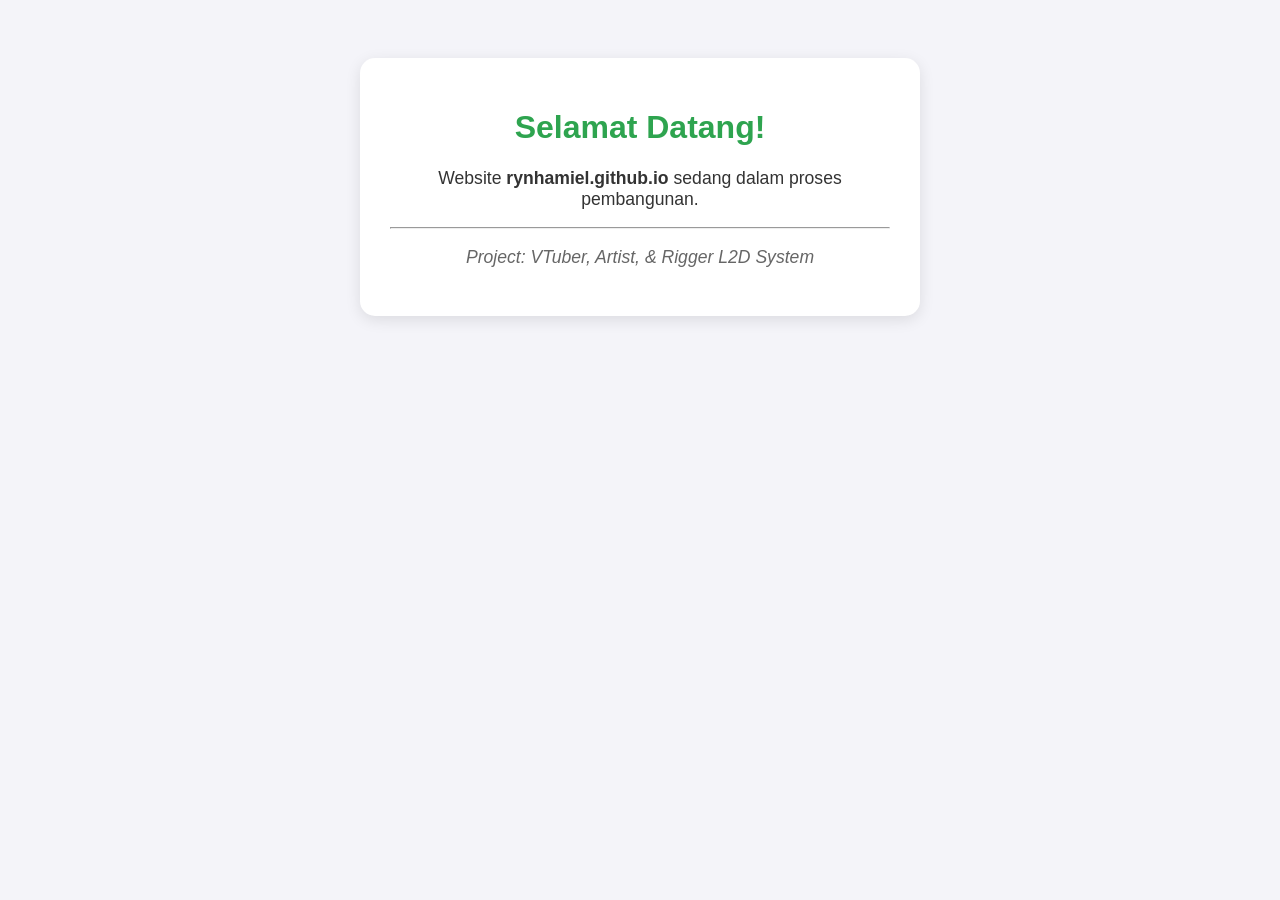
==== index.html @ 1bf8d1ae "Create index.html" ====
<!DOCTYPE html>
<html lang="id">
<head>
    <meta charset="UTF-8">
    <meta name="viewport" content="width=device-width, initial-scale=1.0">
    <title>rynhamiel | Home</title>
    <style>
        body { font-family: 'Segoe UI', Tahoma, Geneva, Verdana, sans-serif; background-color: #f4f4f9; color: #333; text-align: center; padding: 50px; }
        .container { background: white; padding: 30px; border-radius: 15px; box-shadow: 0 4px 15px rgba(0,0,0,0.1); display: inline-block; max-width: 500px; }
        h1 { color: #2ea44f; }
        p { font-size: 1.1em; }
        .status { color: #666; font-style: italic; }
    </style>
</head>
<body>
    <div class="container">
        <h1>Selamat Datang!</h1>
        <p>Website <strong>rynhamiel.github.io</strong> sedang dalam proses pembangunan.</p>
        <hr>
        <p class="status">Project: VTuber, Artist, & Rigger L2D System</p>
    </div>
</body>
</html>
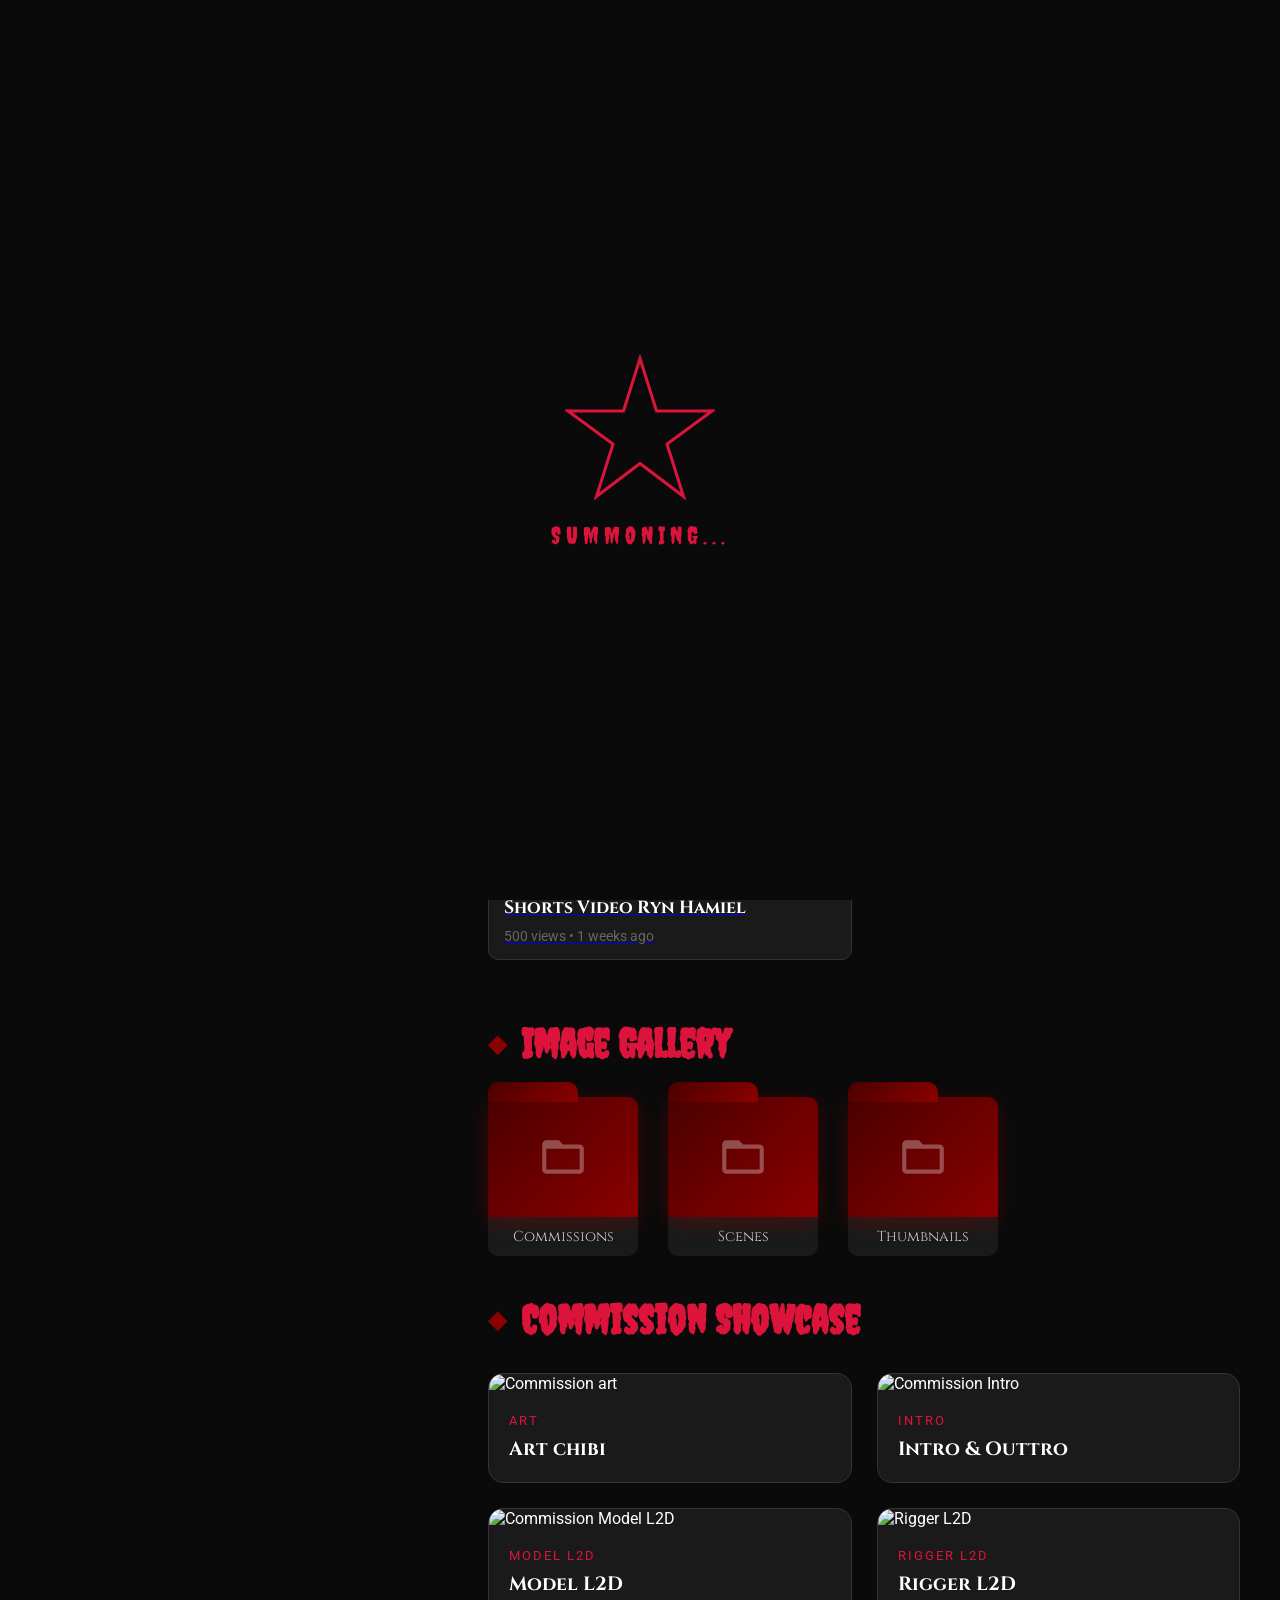
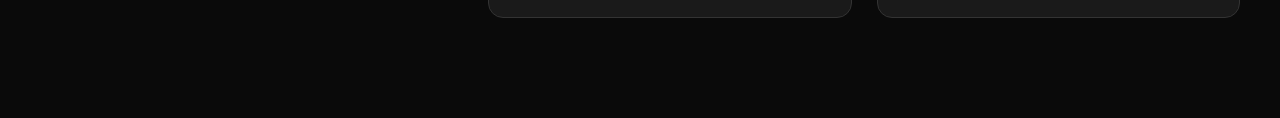
==== commit e9d33164: "Update index.html" ====
--- a/index.html
+++ b/index.html
@@ -1,23 +1,1249 @@
 <!DOCTYPE html>
-<html lang="id">
+<html lang="en">
 <head>
     <meta charset="UTF-8">
     <meta name="viewport" content="width=device-width, initial-scale=1.0">
-    <title>rynhamiel | Home</title>
+    <title>Crimson Exorcist | VTuber</title>
+    <link rel="preconnect" href="https://fonts.googleapis.com">
+    <link rel="preconnect" href="https://fonts.gstatic.com" crossorigin>
+    <link href="https://fonts.googleapis.com/css2?family=Cinzel:wght@400;600;800&family=Creepster&family=Roboto:wght@300;400;500;700&display=swap" rel="stylesheet">
     <style>
-        body { font-family: 'Segoe UI', Tahoma, Geneva, Verdana, sans-serif; background-color: #f4f4f9; color: #333; text-align: center; padding: 50px; }
-        .container { background: white; padding: 30px; border-radius: 15px; box-shadow: 0 4px 15px rgba(0,0,0,0.1); display: inline-block; max-width: 500px; }
-        h1 { color: #2ea44f; }
-        p { font-size: 1.1em; }
-        .status { color: #666; font-style: italic; }
+        * {
+            margin: 0;
+            padding: 0;
+            box-sizing: border-box;
+        }
+
+        :root {
+            --blood-red: #8B0000;
+            --crimson: #DC143C;
+            --dark-red: #4A0000;
+            --black: #0a0a0a;
+            --dark-gray: #1a1a1a;
+            --glow-red: 0 0 20px rgba(220, 20, 60, 0.6);
+        }
+
+        body {
+            font-family: 'Roboto', sans-serif;
+            background: var(--black);
+            color: #fff;
+            min-height: 100vh;
+            overflow-x: hidden;
+            cursor: url('images/cursor-voodoo.png') 16 16, auto;
+        }
+
+        /* Custom Scrollbar */
+        ::-webkit-scrollbar {
+            width: 8px;
+        }
+        ::-webkit-scrollbar-track {
+            background: var(--black);
+        }
+        ::-webkit-scrollbar-thumb {
+            background: var(--crimson);
+            border-radius: 4px;
+        }
+
+        /* Film Grain Overlay */
+        .grain-overlay {
+            position: fixed;
+            top: 0;
+            left: 0;
+            width: 100%;
+            height: 100%;
+            pointer-events: none;
+            z-index: 9999;
+            opacity: 0.04;
+            background-image: url("data:image/svg+xml,%3Csvg viewBox='0 0 200 200' xmlns='http://www.w3.org/2000/svg'%3E%3Cfilter id='noise'%3E%3CfeTurbulence type='fractalNoise' baseFrequency='0.9' numOctaves='4'/%3E%3C/filter%3E%3Crect width='100%25' height='100%25' filter='url(%23noise)'/%3E%3C/svg%3E");
+        }
+
+        /* Ember Particles */
+        .ember-container {
+            position: fixed;
+            top: 0;
+            left: 0;
+            width: 100%;
+            height: 100%;
+            pointer-events: none;
+            z-index: 1;
+            overflow: hidden;
+        }
+
+        .ember {
+            position: absolute;
+            width: 4px;
+            height: 4px;
+            background: radial-gradient(circle, var(--crimson) 0%, transparent 70%);
+            border-radius: 50%;
+            animation: float-up linear infinite;
+            box-shadow: 0 0 6px var(--crimson);
+        }
+
+        @keyframes float-up {
+            0% {
+                transform: translateY(100vh) scale(0);
+                opacity: 0;
+            }
+            10% { opacity: 1; }
+            90% { opacity: 0.6; }
+            100% {
+                transform: translateY(-100px) scale(1);
+                opacity: 0;
+            }
+        }
+
+        /* Main Layout */
+        .main-container {
+            display: flex;
+            min-height: 100vh;
+            position: relative;
+            z-index: 2;
+        }
+
+        /* Left Side - Character Display */
+        .character-sidebar {
+            width: 35%;
+            min-width: 300px;
+            max-width: 450px;
+            position: fixed;
+            left: 0;
+            top: 0;
+            height: 100vh;
+            background: linear-gradient(180deg, var(--dark-gray) 0%, var(--black) 100%);
+            border-right: 2px solid var(--blood-red);
+            display: flex;
+            flex-direction: column;
+            align-items: center;
+            padding: 20px;
+            z-index: 100;
+            overflow-y: auto;
+        }
+
+        .character-image-container {
+            position: relative;
+            width: 100%;
+            max-width: 350px;
+            margin-top: 20px;
+        }
+
+        .character-image {
+            width: 100%;
+            height: auto;
+            border-radius: 10px;
+            box-shadow: var(--glow-red);
+            animation: character-glow 3s ease-in-out infinite;
+        }
+
+        @keyframes character-glow {
+            0%, 100% { box-shadow: 0 0 20px rgba(220, 20, 60, 0.4); }
+            50% { box-shadow: 0 0 40px rgba(220, 20, 60, 0.8); }
+        }
+
+        .character-frame {
+            position: absolute;
+            top: -10px;
+            left: -10px;
+            right: -10px;
+            bottom: -10px;
+            border: 2px solid var(--crimson);
+            border-radius: 15px;
+            pointer-events: none;
+        }
+
+        .character-frame::before,
+        .character-frame::after {
+            content: '';
+            position: absolute;
+            width: 20px;
+            height: 20px;
+            border: 2px solid var(--crimson);
+        }
+
+        .character-frame::before {
+            top: -5px;
+            left: -5px;
+            border-right: none;
+            border-bottom: none;
+        }
+
+        .character-frame::after {
+            bottom: -5px;
+            right: -5px;
+            border-left: none;
+            border-top: none;
+        }
+
+        .vtuber-name {
+            font-family: 'Creepster', cursive;
+            font-size: 2.5rem;
+            color: var(--crimson);
+            text-align: center;
+            margin-top: 20px;
+            text-shadow: 0 0 20px rgba(220, 20, 60, 0.8);
+            letter-spacing: 3px;
+        }
+
+        .vtuber-title {
+            font-family: 'Cinzel', serif;
+            font-size: 1rem;
+            color: #888;
+            text-align: center;
+            margin-top: 5px;
+            letter-spacing: 5px;
+        }
+
+        .social-links {
+            display: flex;
+            gap: 15px;
+            margin-top: 30px;
+            flex-wrap: wrap;
+            justify-content: center;
+        }
+
+        .social-btn {
+            width: 45px;
+            height: 45px;
+            border: 2px solid var(--crimson);
+            background: transparent;
+            color: var(--crimson);
+            display: flex;
+            align-items: center;
+            justify-content: center;
+            transition: all 0.3s ease;
+            position: relative;
+            overflow: hidden;
+        }
+
+        .social-btn:hover {
+            background: var(--crimson);
+            color: var(--black);
+            box-shadow: var(--glow-red);
+            transform: scale(1.1);
+        }
+
+        .social-btn svg {
+            width: 20px;
+            height: 20px;
+            fill: currentColor;
+        }
+
+        /* Right Side - Content */
+        .content-area {
+            margin-left: 35%;
+            flex: 1;
+            padding: 40px;
+            min-height: 100vh;
+        }
+
+        /* Navigation */
+        .nav-menu {
+            display: flex;
+            gap: 30px;
+            margin-bottom: 40px;
+            flex-wrap: wrap;
+        }
+
+        .nav-item {
+            font-family: 'Cinzel', serif;
+            font-size: 1rem;
+            color: #888;
+            text-decoration: none;
+            position: relative;
+            padding: 5px 0;
+            transition: color 0.3s ease;
+            letter-spacing: 2px;
+        }
+
+        .nav-item:hover,
+        .nav-item.active {
+            color: var(--crimson);
+        }
+
+        .nav-item::after {
+            content: '';
+            position: absolute;
+            bottom: 0;
+            left: 0;
+            width: 0;
+            height: 2px;
+            background: var(--crimson);
+            transition: width 0.3s ease;
+        }
+
+        .nav-item:hover::after,
+        .nav-item.active::after {
+            width: 100%;
+        }
+
+        /* Section Styling */
+        .section {
+            margin-bottom: 60px;
+            opacity: 0;
+            transform: translateY(30px);
+            animation: fade-in-up 0.8s ease forwards;
+        }
+
+        @keyframes fade-in-up {
+            to {
+                opacity: 1;
+                transform: translateY(0);
+            }
+        }
+
+        .section-title {
+            font-family: 'Creepster', cursive;
+            font-size: 2.5rem;
+            color: var(--crimson);
+            margin-bottom: 30px;
+            display: flex;
+            align-items: center;
+            gap: 15px;
+        }
+
+        .section-title::before {
+            content: '◆';
+            color: var(--blood-red);
+            font-size: 1.5rem;
+        }
+
+        /* About Section */
+        .about-text {
+            font-size: 1.1rem;
+            line-height: 1.8;
+            color: #ccc;
+            max-width: 800px;
+        }
+
+        .about-text p {
+            margin-bottom: 20px;
+        }
+
+        .highlight {
+            color: var(--crimson);
+            font-weight: 500;
+        }
+
+        /* Stats */
+        .stats-container {
+            display: flex;
+            gap: 40px;
+            margin-top: 30px;
+            flex-wrap: wrap;
+        }
+
+        .stat-item {
+            text-align: center;
+        }
+
+        .stat-value {
+            font-family: 'Creepster', cursive;
+            font-size: 2.5rem;
+            color: var(--crimson);
+            text-shadow: var(--glow-red);
+        }
+
+        .stat-label {
+            font-size: 0.9rem;
+            color: #666;
+            text-transform: uppercase;
+            letter-spacing: 2px;
+        }
+
+        /* YouTube Section */
+        .youtube-grid {
+            display: grid;
+            grid-template-columns: repeat(auto-fit, minmax(300px, 1fr));
+            gap: 25px;
+        }
+
+        .youtube-card {
+            position: relative;
+            background: var(--dark-gray);
+            border: 1px solid #333;
+            border-radius: 10px;
+            overflow: hidden;
+            transition: all 0.3s ease;
+        }
+
+        .youtube-card:hover {
+            border-color: var(--crimson);
+            box-shadow: var(--glow-red);
+            transform: translateY(-5px);
+        }
+
+        .youtube-thumbnail {
+            width: 100%;
+            aspect-ratio: 16/9;
+            object-fit: cover;
+        }
+
+        .youtube-info {
+            padding: 15px;
+        }
+
+        .youtube-title {
+            font-family: 'Cinzel', serif;
+            font-size: 1.1rem;
+            color: #fff;
+            margin-bottom: 8px;
+        }
+
+        .youtube-meta {
+            font-size: 0.85rem;
+            color: #666;
+        }
+
+        .play-overlay {
+            position: absolute;
+            top: 0;
+            left: 0;
+            width: 100%;
+            height: 60%;
+            background: rgba(0,0,0,0.5);
+            display: flex;
+            align-items: center;
+            justify-content: center;
+            opacity: 0;
+            transition: opacity 0.3s ease;
+        }
+
+        .youtube-card:hover .play-overlay {
+            opacity: 1;
+        }
+
+        .play-btn {
+            width: 60px;
+            height: 60px;
+            background: var(--crimson);
+            border-radius: 50%;
+            display: flex;
+            align-items: center;
+            justify-content: center;
+            box-shadow: var(--glow-red);
+        }
+
+        .play-btn svg {
+            width: 25px;
+            height: 25px;
+            fill: white;
+            margin-left: 5px;
+        }
+
+        /* Folder Gallery System */
+        .folder-section {
+            margin-bottom: 40px;
+        }
+
+        .folder-container {
+            display: flex;
+            flex-wrap: wrap;
+            gap: 30px;
+            justify-content: flex-start;
+        }
+
+        .folder {
+            width: 150px;
+            cursor: pointer;
+            transition: all 0.3s ease;
+            position: relative;
+        }
+
+        .folder:hover {
+            transform: translateY(-10px) scale(1.05);
+        }
+
+        .folder-icon {
+            width: 100%;
+            height: 120px;
+            background: linear-gradient(135deg, var(--dark-red) 0%, var(--blood-red) 100%);
+            border-radius: 10px 10px 0 0;
+            position: relative;
+            display: flex;
+            align-items: center;
+            justify-content: center;
+            box-shadow: 0 5px 20px rgba(139, 0, 0, 0.4);
+        }
+
+        .folder-icon::before {
+            content: '';
+            position: absolute;
+            top: -15px;
+            left: 0;
+            width: 60%;
+            height: 20px;
+            background: linear-gradient(135deg, var(--dark-red) 0%, var(--blood-red) 100%);
+            border-radius: 10px 10px 0 0;
+        }
+
+        .folder-icon svg {
+            width: 50px;
+            height: 50px;
+            fill: rgba(255,255,255,0.3);
+        }
+
+        .folder-label {
+            text-align: center;
+            padding: 10px;
+            background: var(--dark-gray);
+            border-radius: 0 0 10px 10px;
+            font-family: 'Cinzel', serif;
+            font-size: 0.9rem;
+            color: #ccc;
+        }
+
+        .folder:hover .folder-icon {
+            box-shadow: 0 0 30px rgba(220, 20, 60, 0.6);
+        }
+
+        /* Folder Modal */
+        .folder-modal {
+            display: none;
+            position: fixed;
+            top: 0;
+            left: 0;
+            width: 100%;
+            height: 100%;
+            background: rgba(0,0,0,0.95);
+            z-index: 1000;
+            overflow-y: auto;
+            padding: 40px;
+        }
+
+        .folder-modal.active {
+            display: block;
+            animation: modal-appear 0.5s ease;
+        }
+
+        @keyframes modal-appear {
+            from {
+                opacity: 0;
+                transform: scale(0.9);
+            }
+            to {
+                opacity: 1;
+                transform: scale(1);
+            }
+        }
+
+        .modal-header {
+            display: flex;
+            justify-content: space-between;
+            align-items: center;
+            margin-bottom: 30px;
+            padding-bottom: 20px;
+            border-bottom: 2px solid var(--crimson);
+        }
+
+        .modal-title {
+            font-family: 'Creepster', cursive;
+            font-size: 2rem;
+            color: var(--crimson);
+        }
+
+        .modal-close {
+            width: 40px;
+            height: 40px;
+            background: transparent;
+            border: 2px solid var(--crimson);
+            color: var(--crimson);
+            font-size: 1.5rem;
+            cursor: pointer;
+            transition: all 0.3s ease;
+            display: flex;
+            align-items: center;
+            justify-content: center;
+        }
+
+        .modal-close:hover {
+            background: var(--crimson);
+            color: var(--black);
+        }
+
+        .gallery-grid {
+            display: grid;
+            grid-template-columns: repeat(auto-fill, minmax(250px, 1fr));
+            gap: 20px;
+        }
+
+        .gallery-item {
+            position: relative;
+            aspect-ratio: 1;
+            overflow: hidden;
+            border: 2px solid #333;
+            border-radius: 10px;
+            transition: all 0.3s ease;
+        }
+
+        .gallery-item:hover {
+            border-color: var(--crimson);
+            box-shadow: var(--glow-red);
+            transform: scale(1.03);
+        }
+
+        .gallery-item img {
+            width: 100%;
+            height: 100%;
+            object-fit: cover;
+            transition: transform 0.3s ease;
+        }
+
+        .gallery-item:hover img {
+            transform: scale(1.1);
+        }
+
+        .gallery-overlay {
+            position: absolute;
+            bottom: 0;
+            left: 0;
+            right: 0;
+            padding: 15px;
+            background: linear-gradient(transparent, rgba(0,0,0,0.9));
+            transform: translateY(100%);
+            transition: transform 0.3s ease;
+        }
+
+        .gallery-item:hover .gallery-overlay {
+            transform: translateY(0);
+        }
+
+        .gallery-title {
+            font-family: 'Cinzel', serif;
+            font-size: 1rem;
+            color: #fff;
+        }
+
+        /* Magic Circle Animation for Modal */
+        .magic-circle {
+            position: fixed;
+            top: 50%;
+            left: 50%;
+            transform: translate(-50%, -50%);
+            width: 500px;
+            height: 500px;
+            pointer-events: none;
+            opacity: 0;
+            z-index: 999;
+        }
+
+        .magic-circle.active {
+            animation: magic-appear 1s ease forwards;
+        }
+
+        @keyframes magic-appear {
+            0% {
+                opacity: 0;
+                transform: translate(-50%, -50%) scale(0) rotate(0deg);
+            }
+            50% {
+                opacity: 0.5;
+            }
+            100% {
+                opacity: 0;
+                transform: translate(-50%, -50%) scale(3) rotate(180deg);
+            }
+        }
+
+        .magic-circle svg {
+            width: 100%;
+            height: 100%;
+            fill: none;
+            stroke: var(--crimson);
+            stroke-width: 1;
+        }
+
+        /* Commission Section */
+        .commission-grid {
+            display: grid;
+            grid-template-columns: repeat(auto-fit, minmax(280px, 1fr));
+            gap: 25px;
+        }
+
+        .commission-card {
+            position: relative;
+            background: var(--dark-gray);
+            border-radius: 15px;
+            overflow: hidden;
+            border: 1px solid #333;
+            transition: all 0.4s ease;
+        }
+
+        .commission-card:hover {
+            border-color: var(--crimson);
+            box-shadow: 0 10px 40px rgba(220, 20, 60, 0.3);
+            transform: translateY(-10px);
+        }
+
+        .commission-image {
+            width: 100%;
+            aspect-ratio: 1;
+            object-fit: cover;
+        }
+
+        .commission-info {
+            padding: 20px;
+        }
+
+        .commission-type {
+            font-size: 0.8rem;
+            color: var(--crimson);
+            text-transform: uppercase;
+            letter-spacing: 2px;
+            margin-bottom: 8px;
+        }
+
+        .commission-title {
+            font-family: 'Cinzel', serif;
+            font-size: 1.2rem;
+            color: #fff;
+        }
+
+        /* Pentagram Decorations */
+        .pentagram {
+            position: absolute;
+            opacity: 0.1;
+            animation: spin 60s linear infinite;
+        }
+
+        @keyframes spin {
+            from { transform: rotate(0deg); }
+            to { transform: rotate(360deg); }
+        }
+
+        /* Audio Control */
+        .audio-control {
+            position: fixed;
+            bottom: 20px;
+            right: 20px;
+            width: 50px;
+            height: 50px;
+            background: var(--dark-gray);
+            border: 2px solid var(--crimson);
+            border-radius: 50%;
+            display: flex;
+            align-items: center;
+            justify-content: center;
+            cursor: pointer;
+            z-index: 1000;
+            transition: all 0.3s ease;
+        }
+
+        .audio-control:hover {
+            background: var(--crimson);
+            box-shadow: var(--glow-red);
+        }
+
+        .audio-control svg {
+            width: 24px;
+            height: 24px;
+            fill: var(--crimson);
+            transition: fill 0.3s ease;
+        }
+
+        .audio-control:hover svg {
+            fill: var(--black);
+        }
+
+        /* Responsive */
+        @media (max-width: 1024px) {
+            .character-sidebar {
+                width: 100%;
+                position: relative;
+                height: auto;
+                border-right: none;
+                border-bottom: 2px solid var(--blood-red);
+            }
+
+            .content-area {
+                margin-left: 0;
+            }
+
+            .main-container {
+                flex-direction: column;
+            }
+        }
+
+        @media (max-width: 768px) {
+            .vtuber-name {
+                font-size: 1.8rem;
+            }
+
+            .section-title {
+                font-size: 1.8rem;
+            }
+
+            .folder-container {
+                justify-content: center;
+            }
+
+            .nav-menu {
+                justify-content: center;
+            }
+        }
+
+        /* Loading Screen */
+        .loading-screen {
+            position: fixed;
+            top: 0;
+            left: 0;
+            width: 100%;
+            height: 100%;
+            background: var(--black);
+            display: flex;
+            flex-direction: column;
+            align-items: center;
+            justify-content: center;
+            z-index: 10000;
+            transition: opacity 0.5s ease, visibility 0.5s ease;
+        }
+
+        .loading-screen.hidden {
+            opacity: 0;
+            visibility: hidden;
+        }
+
+        .loading-pentagram {
+            width: 150px;
+            height: 150px;
+            animation: pulse 2s ease-in-out infinite;
+        }
+
+        @keyframes pulse {
+            0%, 100% { transform: scale(1); opacity: 0.5; }
+            50% { transform: scale(1.1); opacity: 1; }
+        }
+
+        .loading-text {
+            font-family: 'Creepster', cursive;
+            font-size: 1.5rem;
+            color: var(--crimson);
+            margin-top: 20px;
+            letter-spacing: 5px;
+        }
     </style>
 </head>
 <body>
-    <div class="container">
-        <h1>Selamat Datang!</h1>
-        <p>Website <strong>rynhamiel.github.io</strong> sedang dalam proses pembangunan.</p>
-        <hr>
-        <p class="status">Project: VTuber, Artist, & Rigger L2D System</p>
+    <!-- Loading Screen -->
+    <div class="loading-screen" id="loadingScreen">
+        <svg class="loading-pentagram" viewBox="0 0 100 100">
+            <polygon points="50,5 61,40 98,40 68,62 79,97 50,75 21,97 32,62 2,40 39,40" 
+                     fill="none" stroke="#DC143C" stroke-width="2"/>
+        </svg>
+        <div class="loading-text">SUMMONING...</div>
     </div>
+
+    <!-- Film Grain Overlay -->
+    <div class="grain-overlay"></div>
+
+    <!-- Ember Particles -->
+    <div class="ember-container" id="emberContainer"></div>
+
+    <!-- Magic Circle for Folder Effect -->
+    <div class="magic-circle" id="magicCircle">
+        <svg viewBox="0 0 200 200">
+            <circle cx="100" cy="100" r="95"/>
+            <circle cx="100" cy="100" r="75"/>
+            <circle cx="100" cy="100" r="55"/>
+            <polygon points="100,20 120,80 180,80 130,115 150,175 100,140 50,175 70,115 20,80 80,80"/>
+        </svg>
+    </div>
+
+    <!-- Entrance Audio -->
+    <audio id="entranceAudio" preload="auto">
+        <source src="audio/entrance.mp3" type="audio/mpeg">
+    </audio>
+
+    <!-- Folder Open Audio -->
+    <audio id="folderAudio" preload="auto">
+        <source src="audio/folder-open.mp3" type="audio/mpeg">
+    </audio>
+
+    <!-- Main Container -->
+    <div class="main-container">
+        <!-- Left Sidebar - Character Display -->
+        <aside class="character-sidebar">
+            <div class="character-image-container">
+                <div class="character-frame"></div>
+                <img src="images/card normal.jpg" alt="Crimson Exorcist" class="character-image">
+            </div>
+            
+            <h1 class="vtuber-name">Ryn Hamiel</h1>
+            <p class="vtuber-title">VTuber, Artists, & Riggers</p>
+            
+            <div class="social-links">
+                <a href="https://www.youtube.com/@RynHamiel" target="_blank" class="social-btn" title="YouTube">
+                    <svg viewBox="0 0 24 24"><path d="M23.498 6.186a3.016 3.016 0 0 0-2.122-2.136C19.505 3.545 12 3.545 12 3.545s-7.505 0-9.377.505A3.017 3.017 0 0 0 .502 6.186C0 8.07 0 12 0 12s0 3.93.502 5.814a3.016 3.016 0 0 0 2.122 2.136c1.871.505 9.376.505 9.376.505s7.505 0 9.377-.505a3.015 3.015 0 0 0 2.122-2.136C24 15.93 24 12 24 12s0-3.93-.502-5.814zM9.545 15.568V8.432L15.818 12l-6.273 3.568z"/></svg>
+                </a>
+                <a href="https://x.com/RynHamiel" target="_blank" class="social-btn" title="Twitter">
+                    <svg viewBox="0 0 24 24"><path d="M18.244 2.25h3.308l-7.227 8.26 8.502 11.24H16.17l-5.214-6.817L4.99 21.75H1.68l7.73-8.835L1.254 2.25H8.08l4.713 6.231zm-1.161 17.52h1.833L7.084 4.126H5.117z"/></svg>
+                </a>
+                <a href="https://twitch.tv" target="_blank" class="social-btn" title="Twitch">
+                    <svg viewBox="0 0 24 24"><path d="M11.571 4.714h1.715v5.143H11.57zm4.715 0H18v5.143h-1.714zM6 0L1.714 4.286v15.428h5.143V24l4.286-4.286h3.428L22.286 12V0zm14.571 11.143l-3.428 3.428h-3.429l-3 3v-3H6.857V1.714h13.714Z"/></svg>
+                </a>
+                <a href="https://instagram.com" target="_blank" class="social-btn" title="Instagram">
+                    <svg viewBox="0 0 24 24"><path d="M12 2.163c3.204 0 3.584.012 4.85.07 3.252.148 4.771 1.691 4.919 4.919.058 1.265.069 1.645.069 4.849 0 3.205-.012 3.584-.069 4.849-.149 3.225-1.664 4.771-4.919 4.919-1.266.058-1.644.07-4.85.07-3.204 0-3.584-.012-4.849-.07-3.26-.149-4.771-1.699-4.919-4.92-.058-1.265-.07-1.644-.07-4.849 0-3.204.013-3.583.07-4.849.149-3.227 1.664-4.771 4.919-4.919 1.266-.057 1.645-.069 4.849-.069zM12 0C8.741 0 8.333.014 7.053.072 2.695.272.273 2.69.073 7.052.014 8.333 0 8.741 0 12c0 3.259.014 3.668.072 4.948.2 4.358 2.618 6.78 6.98 6.98C8.333 23.986 8.741 24 12 24c3.259 0 3.668-.014 4.948-.072 4.354-.2 6.782-2.618 6.979-6.98.059-1.28.073-1.689.073-4.948 0-3.259-.014-3.667-.072-4.947-.196-4.354-2.617-6.78-6.979-6.98C15.668.014 15.259 0 12 0zm0 5.838a6.162 6.162 0 1 0 0 12.324 6.162 6.162 0 0 0 0-12.324zM12 16a4 4 0 1 1 0-8 4 4 0 0 1 0 8zm6.406-11.845a1.44 1.44 0 1 0 0 2.881 1.44 1.44 0 0 0 0-2.881z"/></svg>
+                </a>
+            </div>
+
+            <!-- Pentagram Decoration -->
+            <svg class="pentagram" style="bottom: 20px; right: 20px; width: 80px;" viewBox="0 0 100 100">
+                <polygon points="50,5 61,40 98,40 68,62 79,97 50,75 21,97 32,62 2,40 39,40" 
+                         fill="none" stroke="#DC143C" stroke-width="1"/>
+            </svg>
+        </aside>
+
+        <!-- Right Content Area -->
+        <main class="content-area">
+            <!-- Navigation -->
+            <nav class="nav-menu">
+                <a href="#about" class="nav-item active">About</a>
+                <a href="#youtube" class="nav-item">YouTube</a>
+                <a href="#gallery" class="nav-item">Gallery</a>
+                <a href="#commissions" class="nav-item">Commissions</a>
+            </nav>
+
+            <!-- About Section -->
+            <section class="section" id="about" style="animation-delay: 0.2s;">
+                <h2 class="section-title">About Me</h2>
+                <div class="about-text">
+                    <p>
+                        Welcome to the <span class="highlight">the world of exorcism</span>. I'm <span class="highlight">Ryn Hamiel</span>, 
+                        a fallen angel who has now entered the world of VTuber and will explore the darkest corners of the gaming 
+                        and supernatural worlds. Get ready, lost souls, I'm here to catch you.
+                    </p>
+                    <p>
+                        My streams feature <span class="highlight">horror games</span>, dark fantasy RPGs, and 
+                        occult-themed content. Whether I'm battling demons in-game or sharing spooky stories, 
+                        every stream is an adventure into the unknown.
+                    </p>
+                    <p>
+                        Join my covenant of followers and become part of something extraordinary. 
+                        Together, we'll explore the mysteries that lurk in the darkness.
+                    </p>
+                </div>
+                
+                <div class="stats-container">
+                    <div class="stat-item">
+                        <div class="stat-value">1K+</div>
+                        <div class="stat-label">Subscribers</div>
+                    </div>
+                    <div class="stat-item">
+                        <div class="stat-value">200+</div>
+                        <div class="stat-label">Videos</div>
+                    </div>
+                    <div class="stat-item">
+                        <div class="stat-value">2k+</div>
+                        <div class="stat-label">Views</div>
+                    </div>
+                </div>
+            </section>
+
+            <!-- YouTube Section -->
+            <section class="section" id="youtube" style="animation-delay: 0.4s;">
+                <h2 class="section-title">Latest Videos</h2>
+                <div class="youtube-grid">
+                    <a href="https://www.youtube.com/watch?v=mo8cuSk85H4" target="_blank" class="youtube-card">
+                        <img src="images/youtube-1.jpg" alt="Video 1" class="youtube-thumbnail">
+                        <div class="play-overlay">
+                            <div class="play-btn">
+                                <svg viewBox="0 0 24 24"><path d="M8 5v14l11-7z"/></svg>
+                            </div>
+                        </div>
+                        <div class="youtube-info">
+                            <h3 class="youtube-title">Ryn Hamiel 2.0 Vtuber Debut Trailer!</h3>
+                            <p class="youtube-meta">100 views • 3 weeks ago</p>
+                        </div>
+                    </a>
+                    
+                    <a href="https://www.youtube.com/live/VcL5Ked0Wj8?si=hwD5vqOYyKxBG2f0" target="_blank" class="youtube-card">
+                        <img src="images/youtube-2.jpg" alt="Video 2" class="youtube-thumbnail">
+                        <div class="play-overlay">
+                            <div class="play-btn">
+                                <svg viewBox="0 0 24 24"><path d="M8 5v14l11-7z"/></svg>
+                            </div>
+                        </div>
+                        <div class="youtube-info">
+                            <h3 class="youtube-title">🔴[Arknights: Endfield] Sini sini biarkan malaikat ini memasak!</h3>
+                            <p class="youtube-meta">150 views • 3 weeks ago</p>
+                        </div>
+                    </a>
+                    
+                    <a href="https://youtube.com/shorts/CqdsHw9TbxM?si=WkQMebujChsFwlTq" target="_blank" class="youtube-card">
+                        <img src="images/youtube-3.jpg" alt="Video 3" class="youtube-thumbnail">
+                        <div class="play-overlay">
+                            <div class="play-btn">
+                                <svg viewBox="0 0 24 24"><path d="M8 5v14l11-7z"/></svg>
+                            </div>
+                        </div>
+                        <div class="youtube-info">
+                            <h3 class="youtube-title">Shorts Video Ryn Hamiel</h3>
+                            <p class="youtube-meta">500 views • 1 weeks ago</p>
+                        </div>
+                    </a>
+                </div>
+            </section>
+
+            <!-- Gallery Folder Section -->
+            <section class="section folder-section" id="gallery" style="animation-delay: 0.6s;">
+                <h2 class="section-title">Image Gallery</h2>
+                <div class="folder-container">
+                    <div class="folder" onclick="openFolder('commissions', 'Commission Artworks')">
+                        <div class="folder-icon">
+                            <svg viewBox="0 0 24 24"><path d="M20 6h-8l-2-2H4c-1.1 0-1.99.9-1.99 2L2 18c0 1.1.9 2 2 2h16c1.1 0 2-.9 2-2V8c0-1.1-.9-2-2-2zm0 12H4V8h16v10z"/></svg>
+                        </div>
+                        <div class="folder-label">Commissions</div>
+                    </div>
+                    
+                    <div class="folder" onclick="openFolder('scenes', 'Scene Artworks')">
+                        <div class="folder-icon">
+                            <svg viewBox="0 0 24 24"><path d="M20 6h-8l-2-2H4c-1.1 0-1.99.9-1.99 2L2 18c0 1.1.9 2 2 2h16c1.1 0 2-.9 2-2V8c0-1.1-.9-2-2-2zm0 12H4V8h16v10z"/></svg>
+                        </div>
+                        <div class="folder-label">Scenes</div>
+                    </div>
+                    
+                    <div class="folder" onclick="openFolder('thumbnails', 'YouTube Thumbnails')">
+                        <div class="folder-icon">
+                            <svg viewBox="0 0 24 24"><path d="M20 6h-8l-2-2H4c-1.1 0-1.99.9-1.99 2L2 18c0 1.1.9 2 2 2h16c1.1 0 2-.9 2-2V8c0-1.1-.9-2-2-2zm0 12H4V8h16v10z"/></svg>
+                        </div>
+                        <div class="folder-label">Thumbnails</div>
+                    </div>
+                </div>
+            </section>
+
+            <!-- Commissions Section -->
+            <section class="section" id="commissions" style="animation-delay: 0.8s;">
+                <h2 class="section-title">Commission Showcase</h2>
+                <div class="commission-grid">
+                    <div class="commission-card">
+                        <img src="images/comm-1.jpg" alt="Commission art" class="commission-image">
+                        <div class="commission-info">
+                            <div class="commission-type">Art</div>
+                            <h3 class="commission-title">Art chibi</h3>
+                        </div>
+                    </div>
+                    
+                    <div class="commission-card">
+                        <img src="images/comm-3.jpg" alt="Commission Intro" class="commission-image">
+                        <div class="commission-info">
+                            <div class="commission-type">Intro</div>
+                            <h3 class="commission-title">Intro & Outtro</h3>
+                        </div>
+                    </div>
+                    
+                    <div class="commission-card">
+                        <img src="images/comm-3.jpg" alt="Commission Model L2D" class="commission-image">
+                        <div class="commission-info">
+                            <div class="commission-type">Model L2D</div>
+                            <h3 class="commission-title">Model L2D</h3>
+                        </div>
+                    </div>
+                    
+                    <div class="commission-card">
+                        <img src="images/comm-4.jpg" alt="Rigger L2D" class="commission-image">
+                        <div class="commission-info">
+                            <div class="commission-type">Rigger L2D</div>
+                            <h3 class="commission-title">Rigger L2D</h3>
+                        </div>
+                    </div>
+                </div>
+            </section>
+        </main>
+    </div>
+
+    <!-- Folder Modal -->
+    <div class="folder-modal" id="folderModal">
+        <div class="modal-header">
+            <h2 class="modal-title" id="modalTitle">Folder</h2>
+            <button class="modal-close" onclick="closeFolder()">✕</button>
+        </div>
+        <div class="gallery-grid" id="galleryGrid">
+            <!-- Images will be loaded here -->
+        </div>
+    </div>
+
+    <!-- Audio Control -->
+    <div class="audio-control" id="audioControl" onclick="toggleAudio()">
+        <svg viewBox="0 0 24 24" id="audioIcon">
+            <path d="M3 9v6h4l5 5V4L7 9H3zm13.5 3c0-1.77-1.02-3.29-2.5-4.03v8.05c1.48-.73 2.5-2.25 2.5-4.02zM14 3.23v2.06c2.89.86 5 3.54 5 6.71s-2.11 5.85-5 6.71v2.06c4.01-.91 7-4.49 7-8.77s-2.99-7.86-7-8.77z"/>
+        </svg>
+    </div>
+
+    <script>
+        // Generate Ember Particles
+        function createEmbers() {
+            const container = document.getElementById('emberContainer');
+            const particleCount = 25;
+            
+            for (let i = 0; i < particleCount; i++) {
+                const ember = document.createElement('div');
+                ember.className = 'ember';
+                ember.style.left = Math.random() * 100 + '%';
+                ember.style.animationDelay = Math.random() * 8 + 's';
+                ember.style.animationDuration = (6 + Math.random() * 6) + 's';
+                ember.style.width = (2 + Math.random() * 4) + 'px';
+                ember.style.height = ember.style.width;
+                container.appendChild(ember);
+            }
+        }
+
+        // Loading Screen & Entrance Sound
+        window.addEventListener('load', function() {
+            createEmbers();
+            
+            // Play entrance sound
+            const entranceAudio = document.getElementById('entranceAudio');
+            entranceAudio.volume = 0.5;
+            
+            // Try to play (may be blocked by browser autoplay policy)
+            const playPromise = entranceAudio.play();
+            if (playPromise !== undefined) {
+                playPromise.catch(() => {
+                    console.log('Autoplay blocked - user interaction needed');
+                });
+            }
+            
+            // Hide loading screen
+            setTimeout(() => {
+                document.getElementById('loadingScreen').classList.add('hidden');
+            }, 2000);
+        });
+
+        // Audio Control
+        let isMuted = false;
+        function toggleAudio() {
+            const entranceAudio = document.getElementById('entranceAudio');
+            const folderAudio = document.getElementById('folderAudio');
+            const audioIcon = document.getElementById('audioIcon');
+            
+            isMuted = !isMuted;
+            entranceAudio.muted = isMuted;
+            folderAudio.muted = isMuted;
+            
+            if (isMuted) {
+                audioIcon.innerHTML = '<path d="M16.5 12c0-1.77-1.02-3.29-2.5-4.03v2.21l2.45 2.45c.03-.2.05-.41.05-.63zm2.5 0c0 .94-.2 1.82-.54 2.64l1.51 1.51C20.63 14.91 21 13.5 21 12c0-4.28-2.99-7.86-7-8.77v2.06c2.89.86 5 3.54 5 6.71zM4.27 3L3 4.27 7.73 9H3v6h4l5 5v-6.73l4.25 4.25c-.67.52-1.42.93-2.25 1.18v2.06c1.38-.31 2.63-.95 3.69-1.81L19.73 21 21 19.73 4.27 3zM12 4L9.91 6.09 12 8.18V4z"/>';
+            } else {
+                audioIcon.innerHTML = '<path d="M3 9v6h4l5 5V4L7 9H3zm13.5 3c0-1.77-1.02-3.29-2.5-4.03v8.05c1.48-.73 2.5-2.25 2.5-4.02zM14 3.23v2.06c2.89.86 5 3.54 5 6.71s-2.11 5.85-5 6.71v2.06c4.01-.91 7-4.49 7-8.77s-2.99-7.86-7-8.77z"/>';
+            }
+        }
+
+        // Folder Gallery System
+        const folderData = {
+            commissions: [
+                { src: 'images/comm-1.jpg', title: 'Dark Ritual' },
+                { src: 'images/comm-2.jpg', title: 'Demon Battle' },
+                { src: 'images/comm-3.jpg', title: 'Throne of Roses' },
+                { src: 'images/comm-4.jpg', title: 'Gaming Setup' },
+                { src: 'images/comm-5.jpg', title: 'Masquerade' },
+                { src: 'images/comm-6.jpg', title: 'Library Study' }
+            ],
+            scenes: [
+                { src: 'images/character-main.png', title: 'Character Design' },
+                { src: 'images/character-portrait.jpg', title: 'Portrait' },
+                { src: 'images/comm-1.jpg', title: 'Temple Ritual' },
+                { src: 'images/comm-3.jpg', title: 'Dark Throne' }
+            ],
+            thumbnails: [
+                { src: 'images/youtube-1.jpg', title: 'Nightmare Stream' },
+                { src: 'images/youtube-2.jpg', title: 'Boss Fight' },
+                { src: 'images/youtube-3.jpg', title: 'Dark Ritual' }
+            ]
+        };
+
+        function openFolder(folderName, title) {
+            // Play folder open sound
+            const folderAudio = document.getElementById('folderAudio');
+            folderAudio.volume = 0.4;
+            folderAudio.currentTime = 0;
+            folderAudio.play().catch(() => {});
+            
+            // Show magic circle animation
+            const magicCircle = document.getElementById('magicCircle');
+            magicCircle.classList.add('active');
+            setTimeout(() => magicCircle.classList.remove('active'), 1000);
+            
+            // Load images
+            const modal = document.getElementById('folderModal');
+            const modalTitle = document.getElementById('modalTitle');
+            const galleryGrid = document.getElementById('galleryGrid');
+            
+            modalTitle.textContent = title;
+            galleryGrid.innerHTML = '';
+            
+            const images = folderData[folderName] || [];
+            images.forEach((img, index) => {
+                const item = document.createElement('div');
+                item.className = 'gallery-item';
+                item.style.animationDelay = (index * 0.1) + 's';
+                item.innerHTML = `
+                    <img src="${img.src}" alt="${img.title}" loading="lazy">
+                    <div class="gallery-overlay">
+                        <div class="gallery-title">${img.title}</div>
+                    </div>
+                `;
+                galleryGrid.appendChild(item);
+            });
+            
+            // Show modal
+            setTimeout(() => {
+                modal.classList.add('active');
+            }, 300);
+        }
+
+        function closeFolder() {
+            document.getElementById('folderModal').classList.remove('active');
+        }
+
+        // Close modal on escape key
+        document.addEventListener('keydown', (e) => {
+            if (e.key === 'Escape') {
+                closeFolder();
+            }
+        });
+
+        // Close modal on background click
+        document.getElementById('folderModal').addEventListener('click', (e) => {
+            if (e.target === e.currentTarget) {
+                closeFolder();
+            }
+        });
+
+        // Smooth Scroll Navigation
+        document.querySelectorAll('.nav-item').forEach(link => {
+            link.addEventListener('click', function(e) {
+                e.preventDefault();
+                const targetId = this.getAttribute('href');
+                const targetSection = document.querySelector(targetId);
+                
+                // Update active state
+                document.querySelectorAll('.nav-item').forEach(item => item.classList.remove('active'));
+                this.classList.add('active');
+                
+                // Scroll to section
+                if (targetSection) {
+                    targetSection.scrollIntoView({ behavior: 'smooth', block: 'start' });
+                }
+            });
+        });
+
+        // Update active nav on scroll
+        window.addEventListener('scroll', () => {
+            const sections = document.querySelectorAll('.section');
+            const navItems = document.querySelectorAll('.nav-item');
+            
+            let current = '';
+            sections.forEach(section => {
+                const sectionTop = section.offsetTop;
+                if (scrollY >= sectionTop - 200) {
+                    current = section.getAttribute('id');
+                }
+            });
+            
+            navItems.forEach(item => {
+                item.classList.remove('active');
+                if (item.getAttribute('href') === '#' + current) {
+                    item.classList.add('active');
+                }
+            });
+        });
+    </script>
 </body>
 </html>
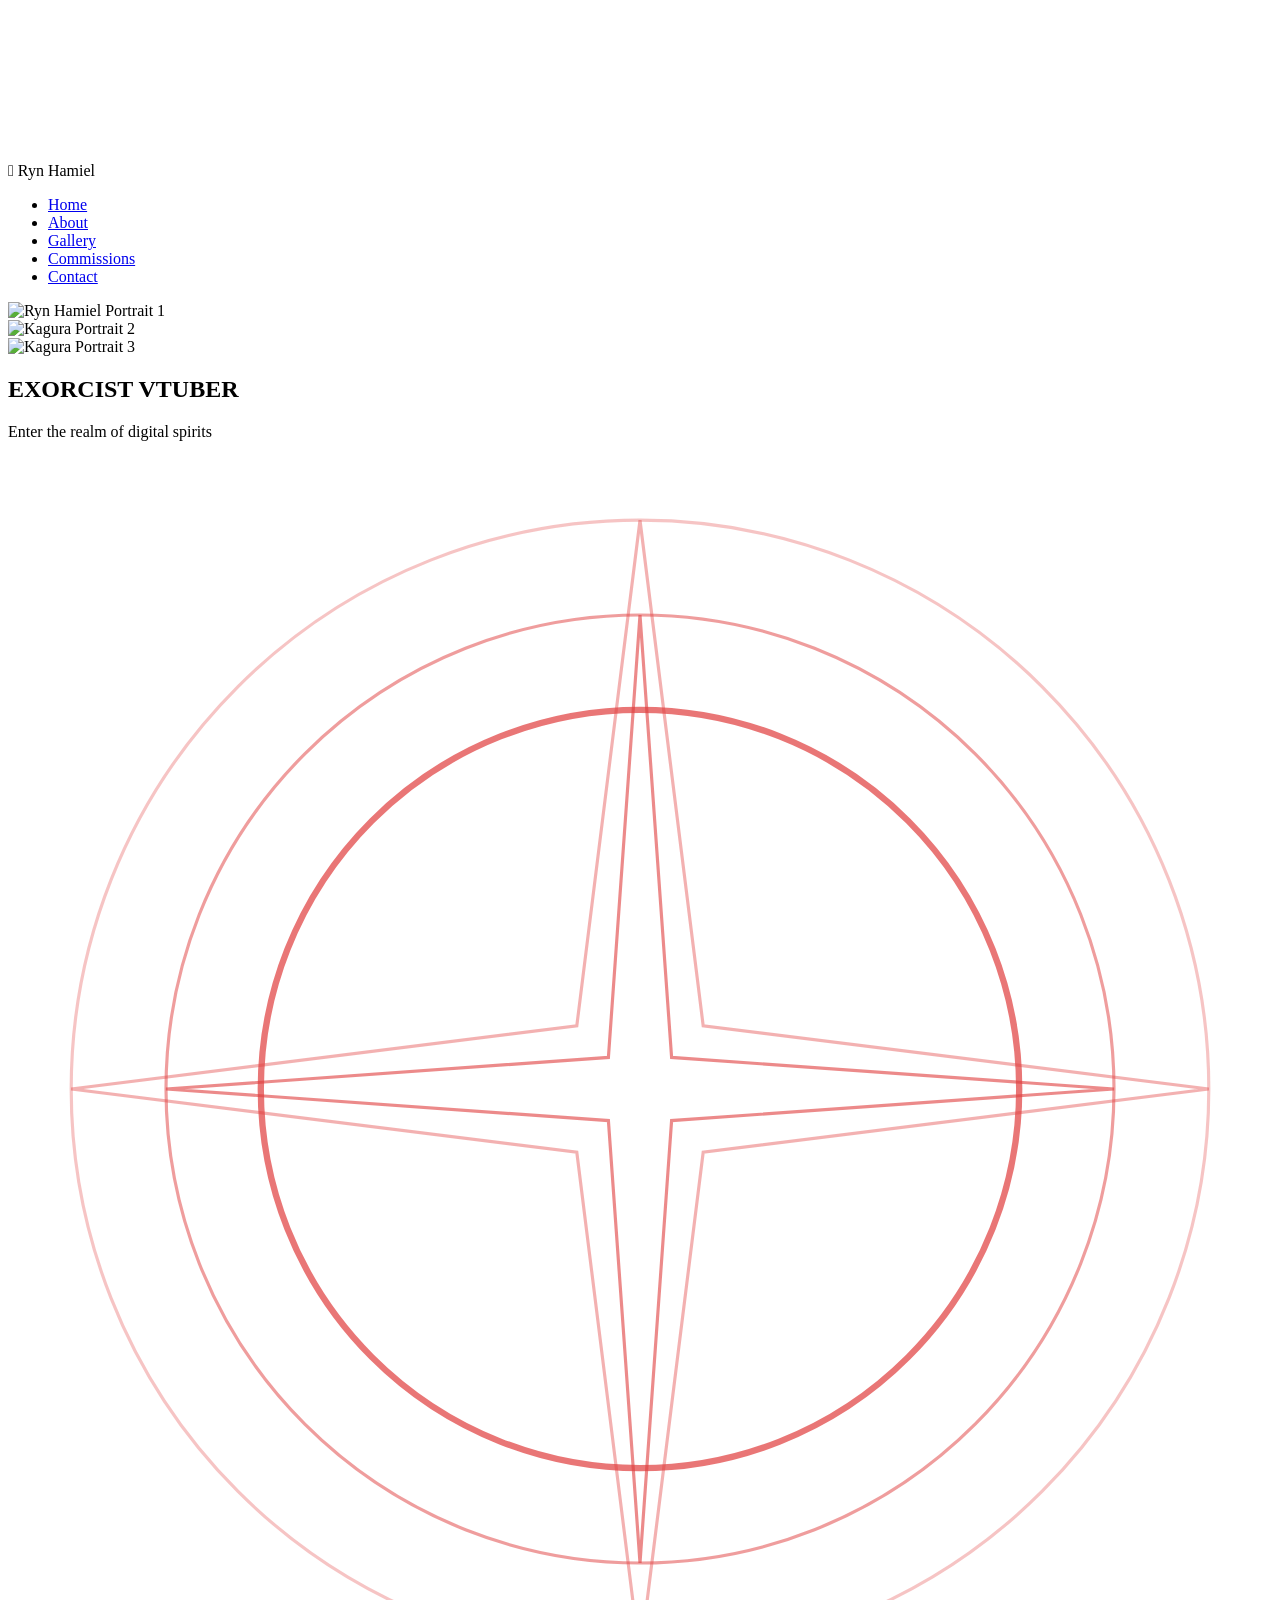
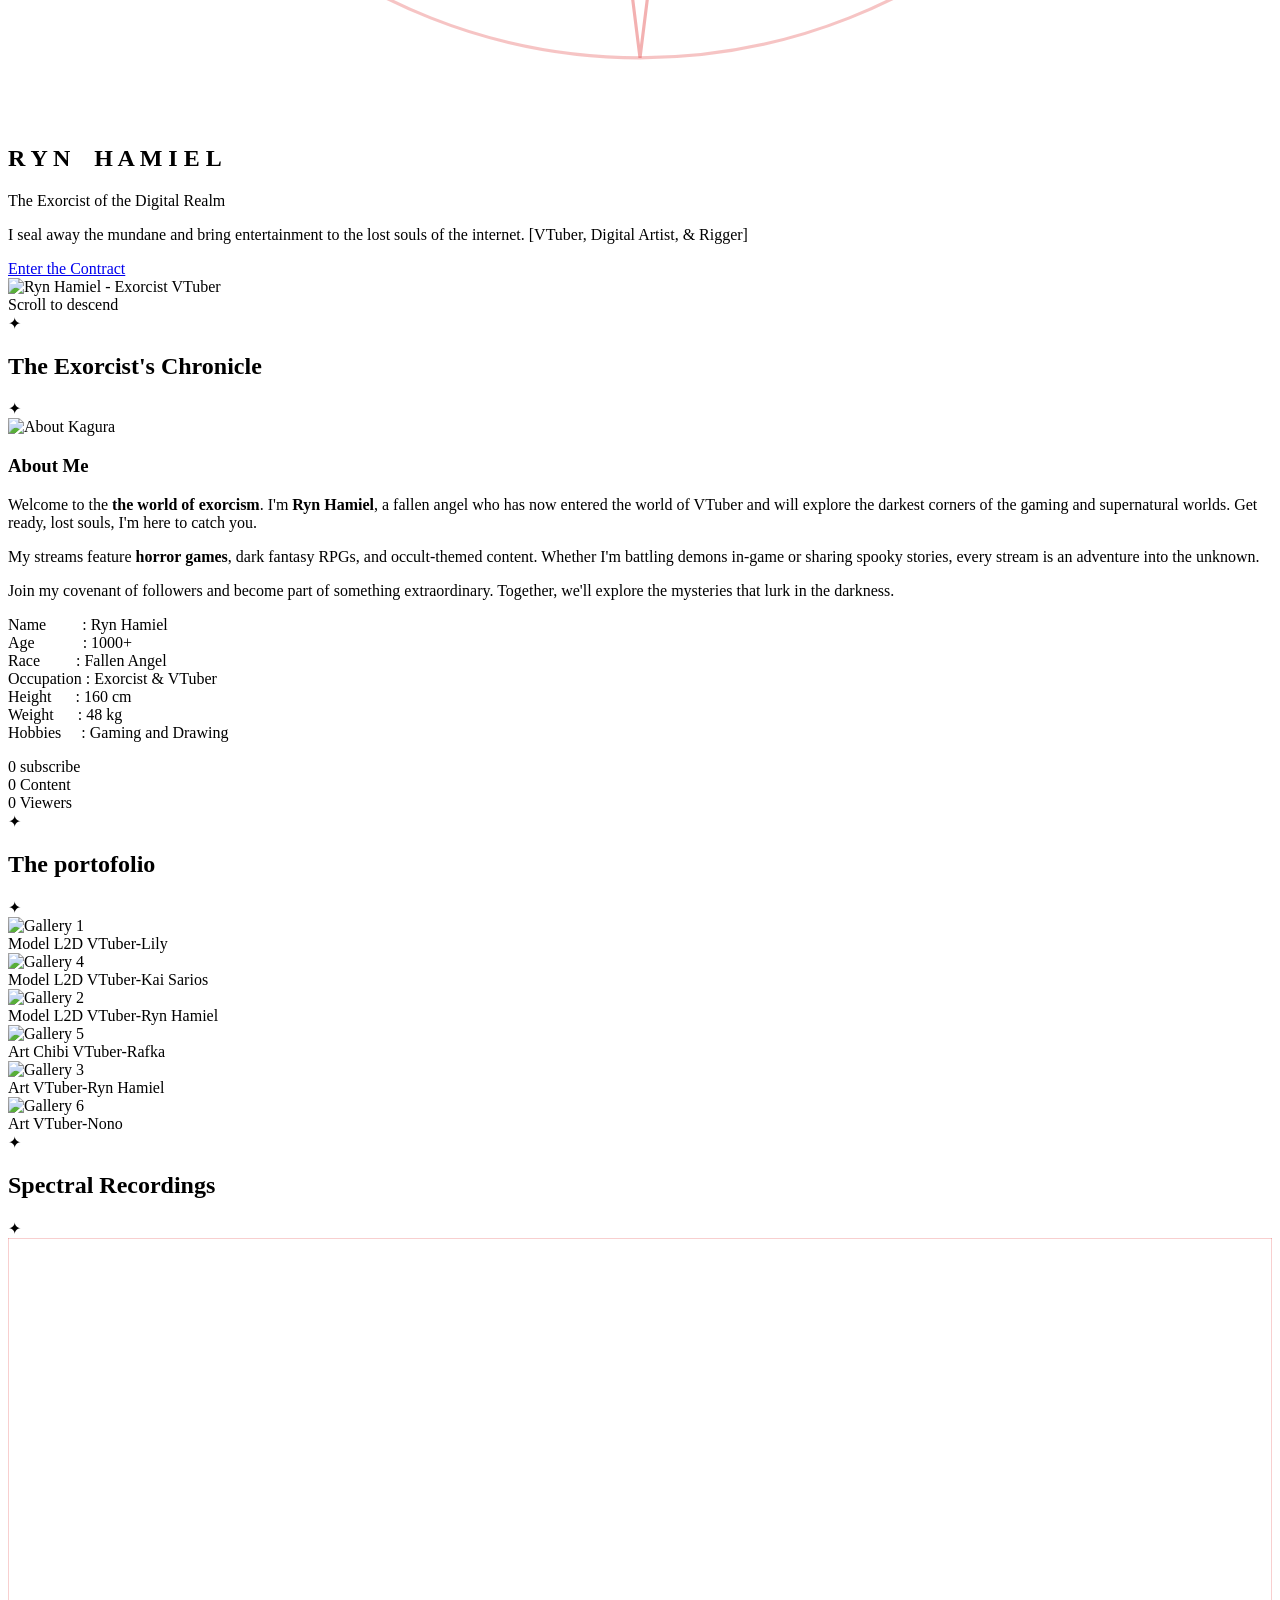
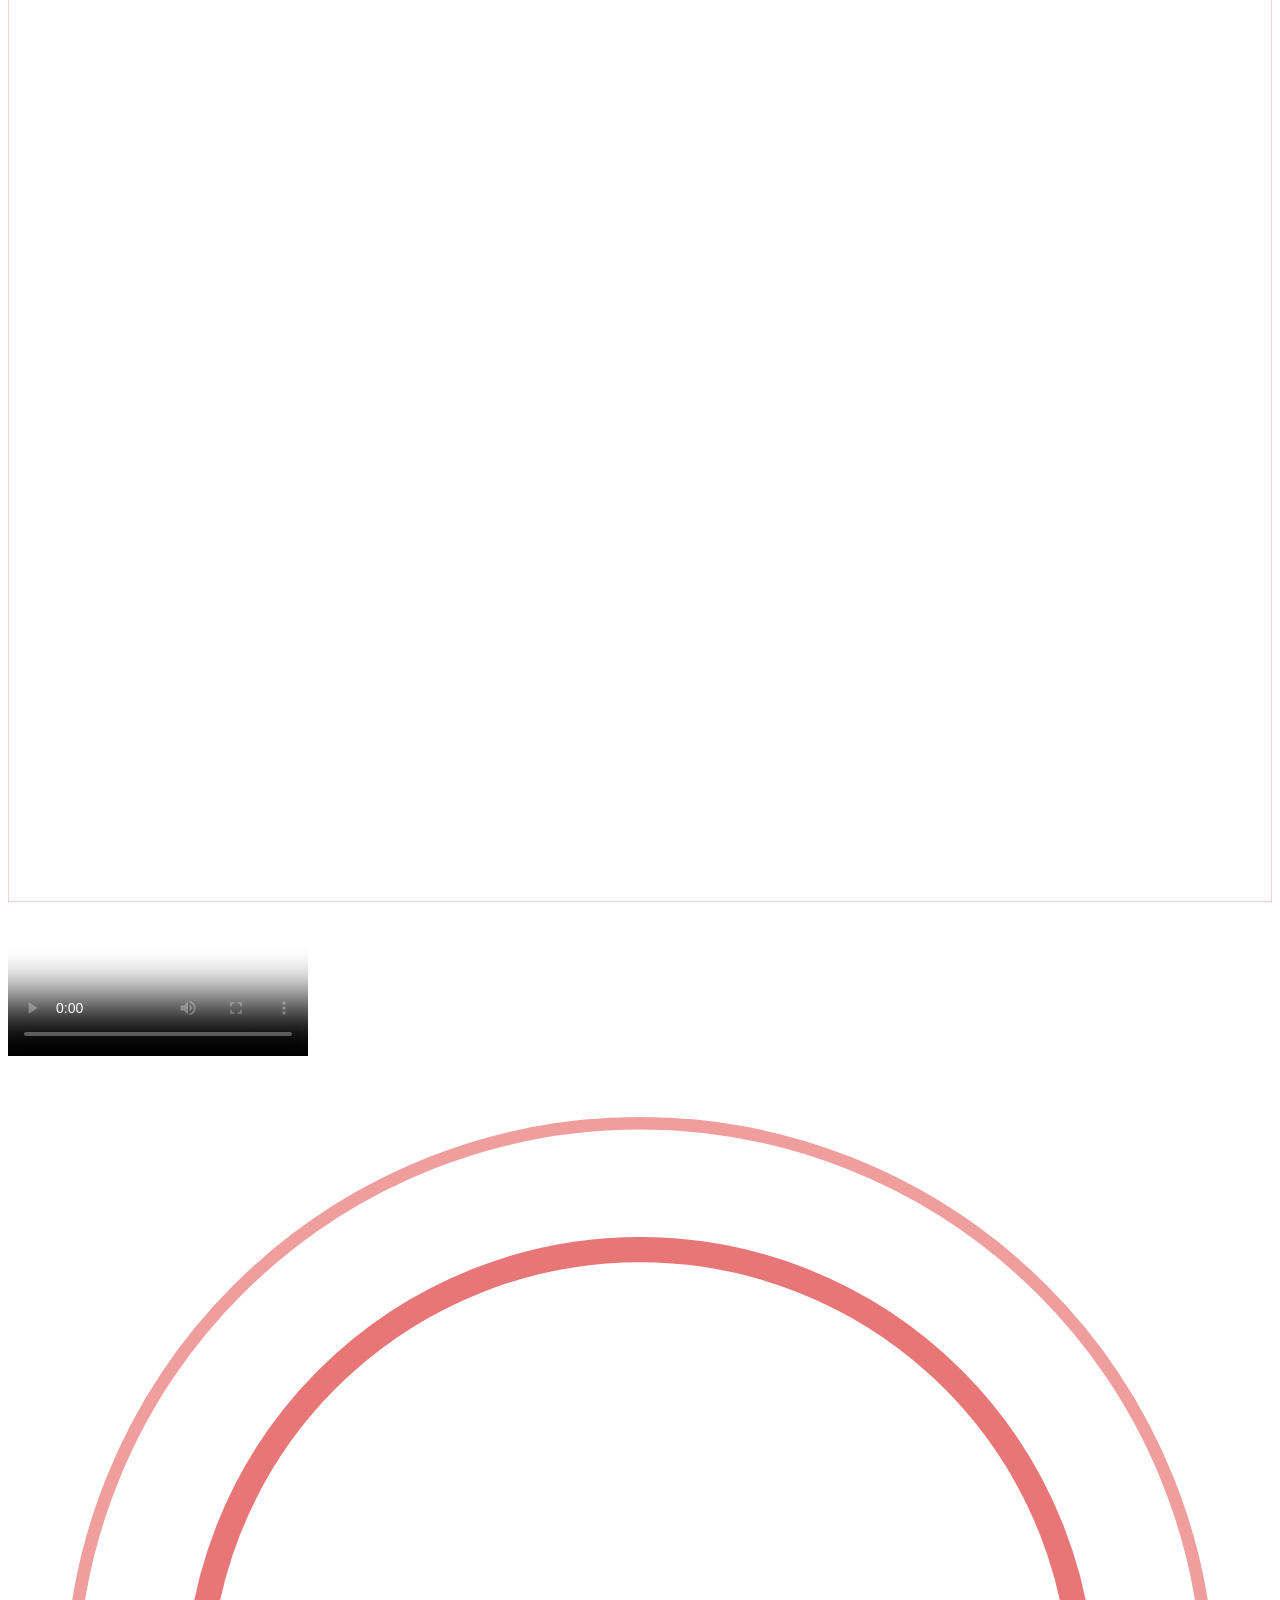
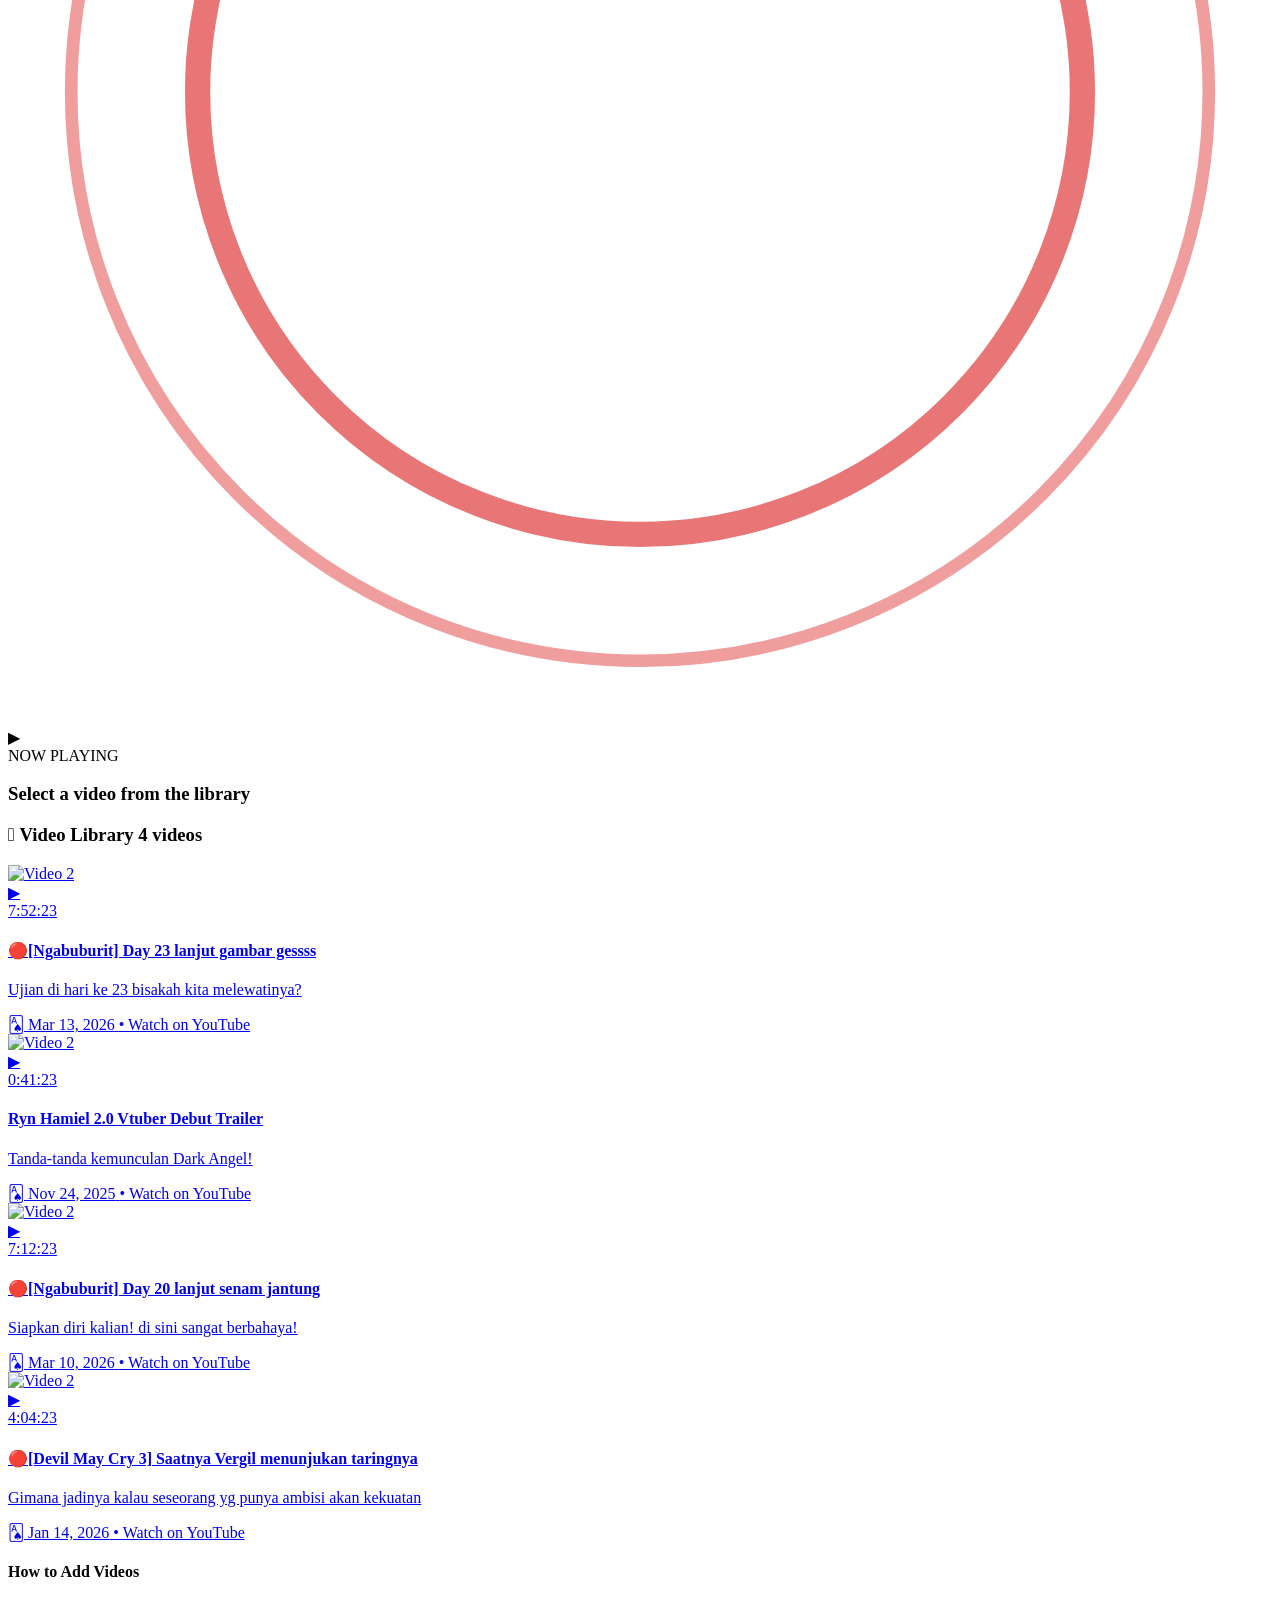
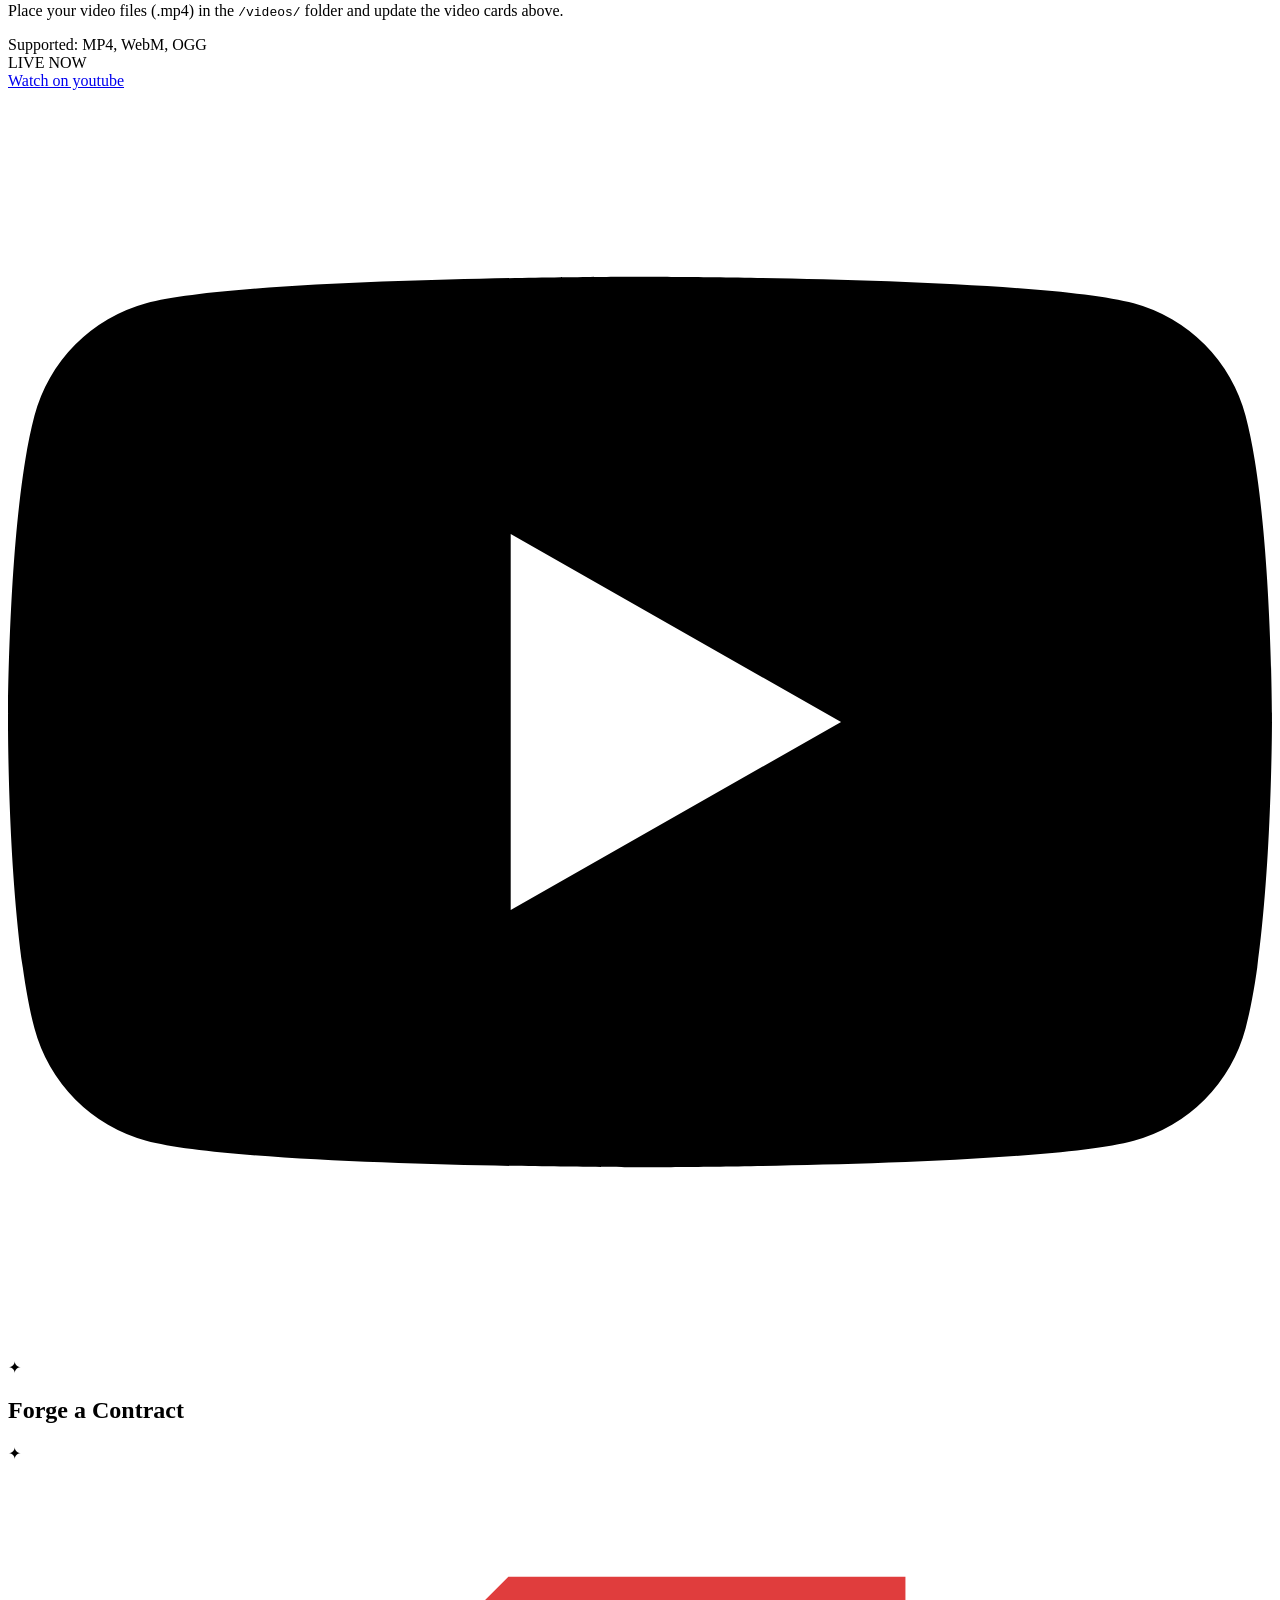
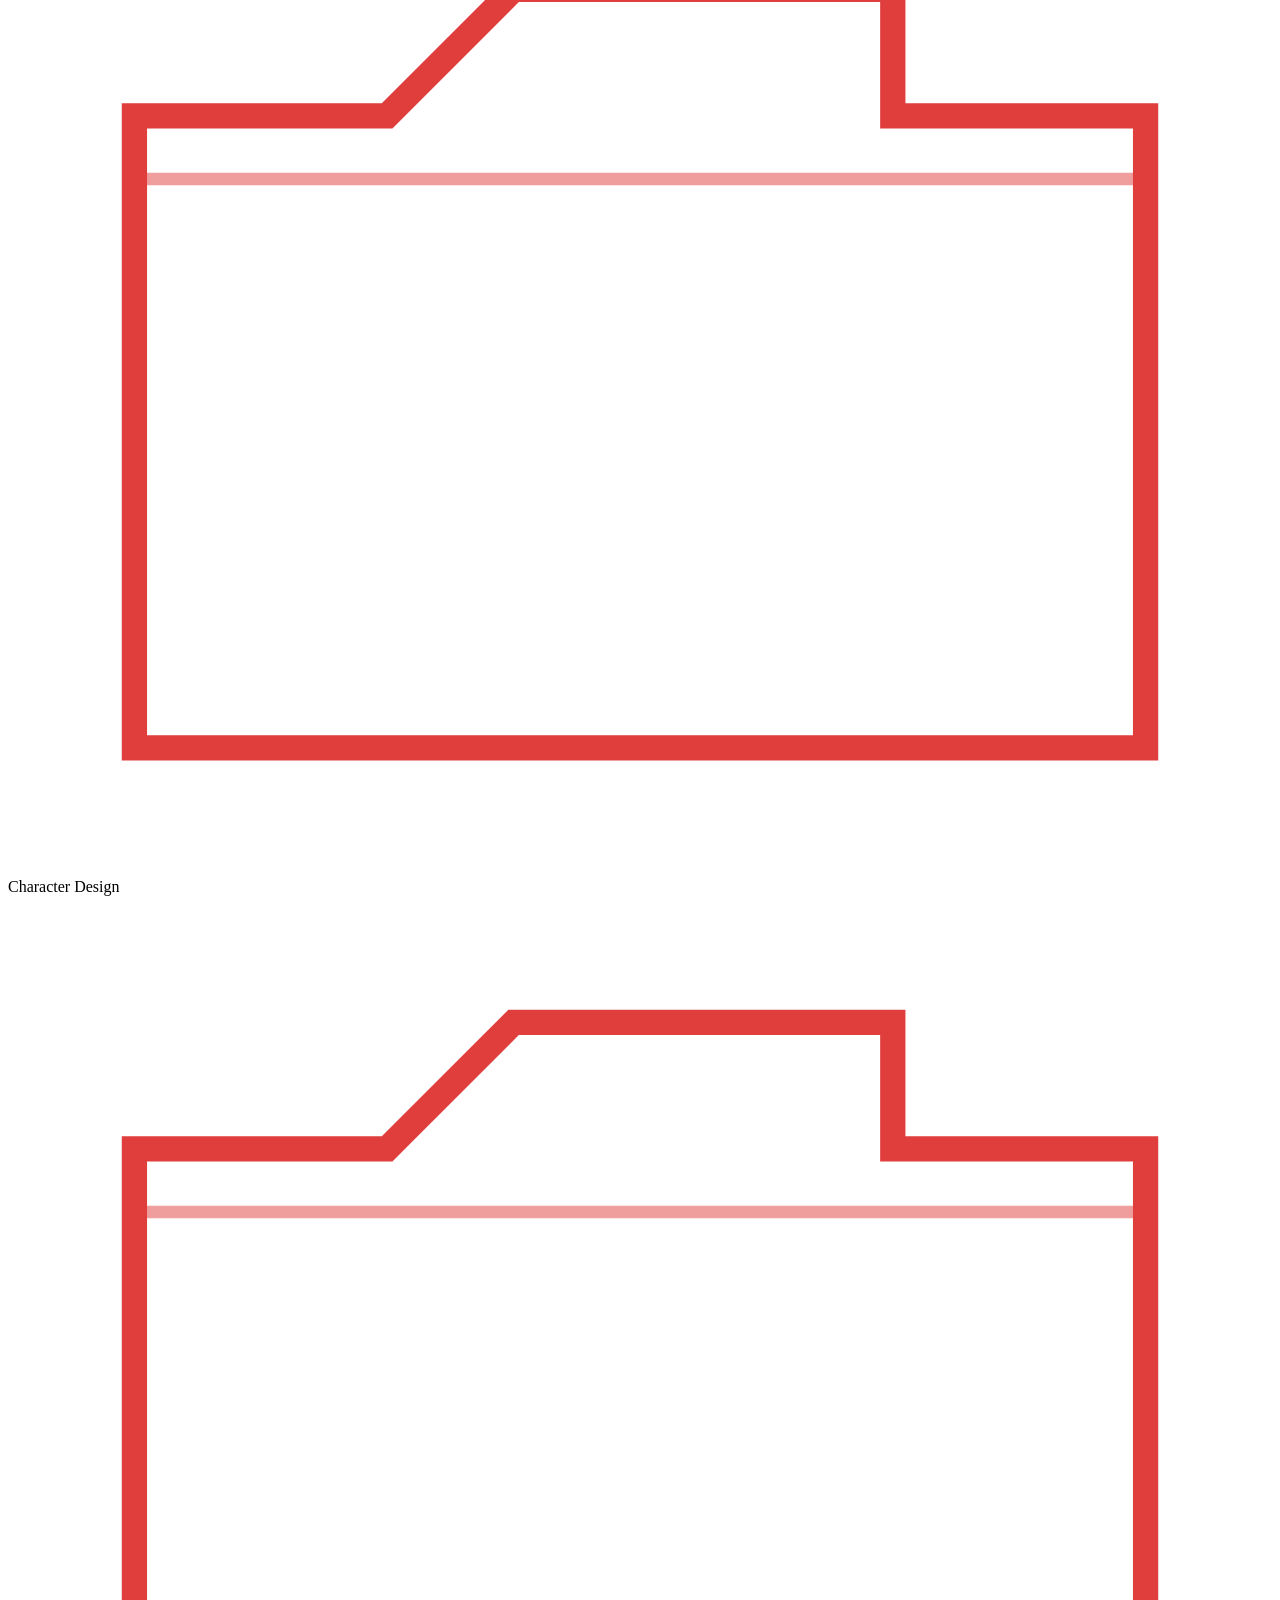
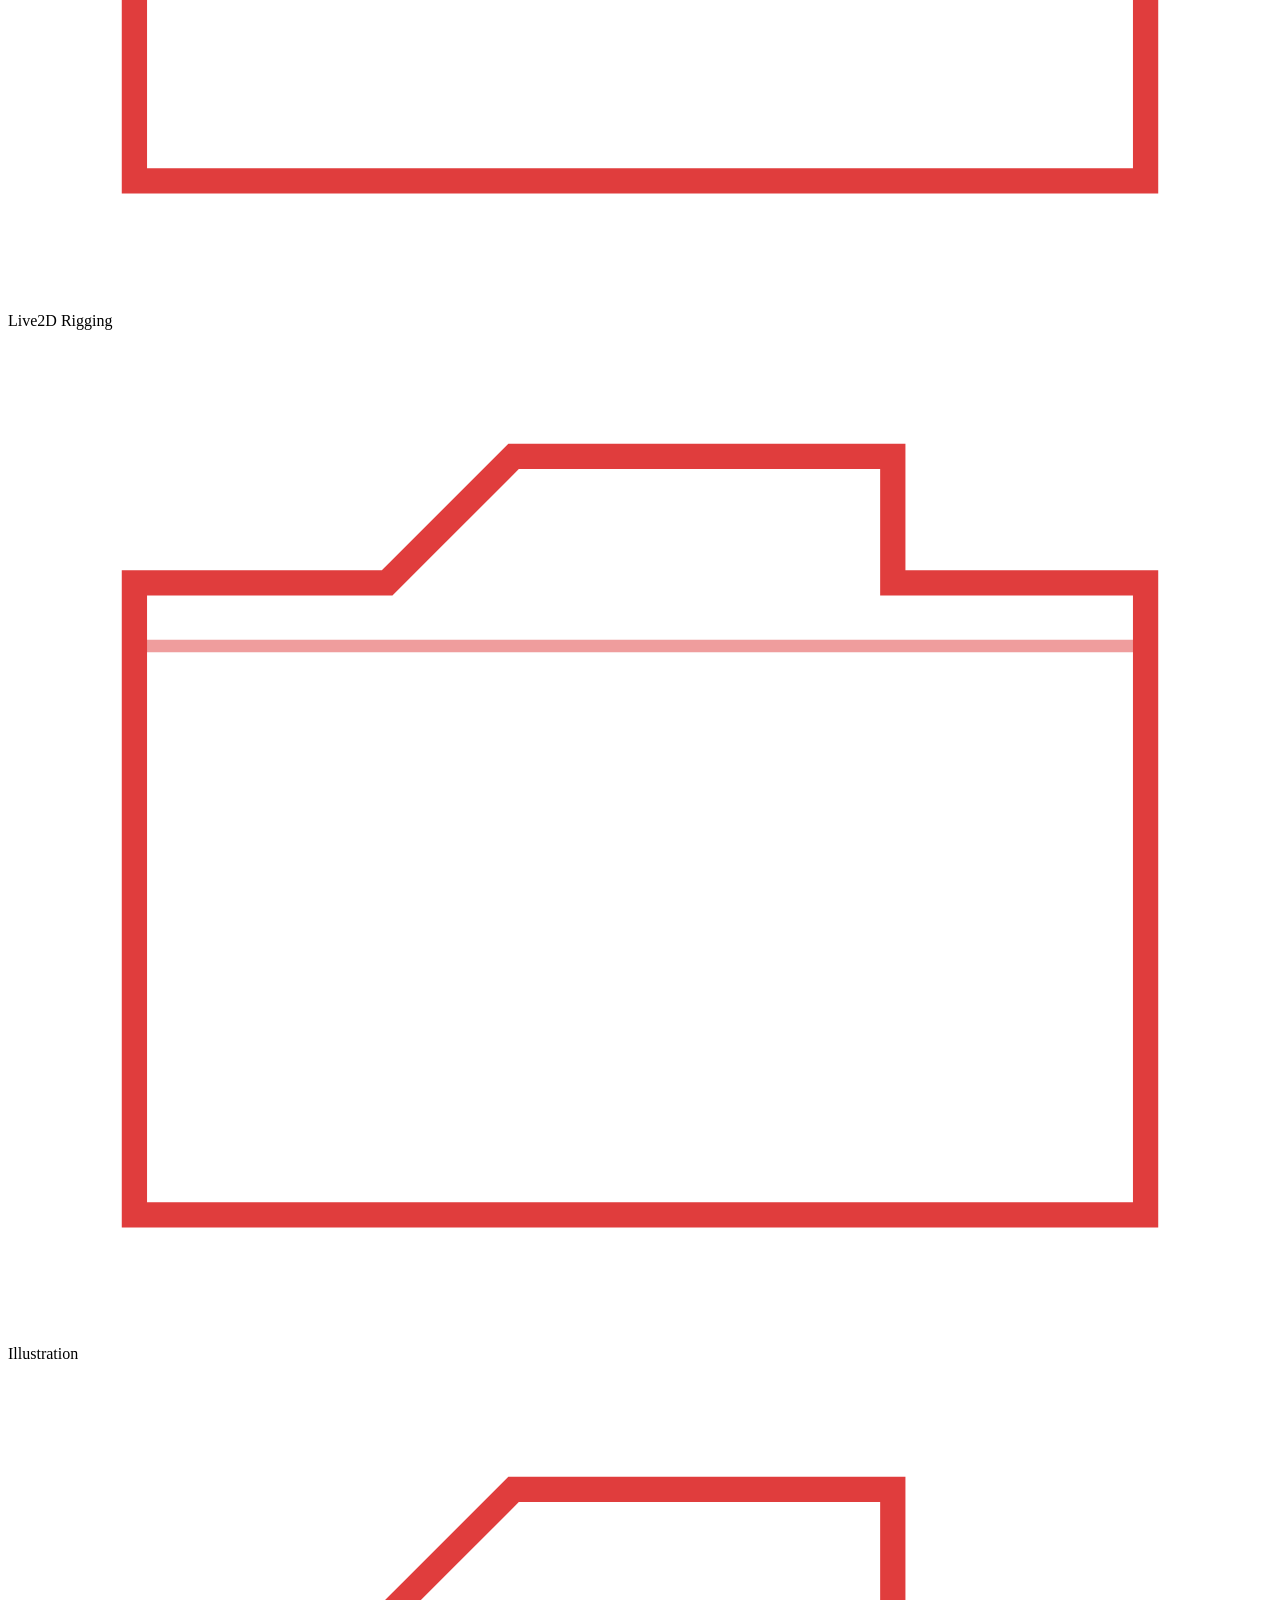
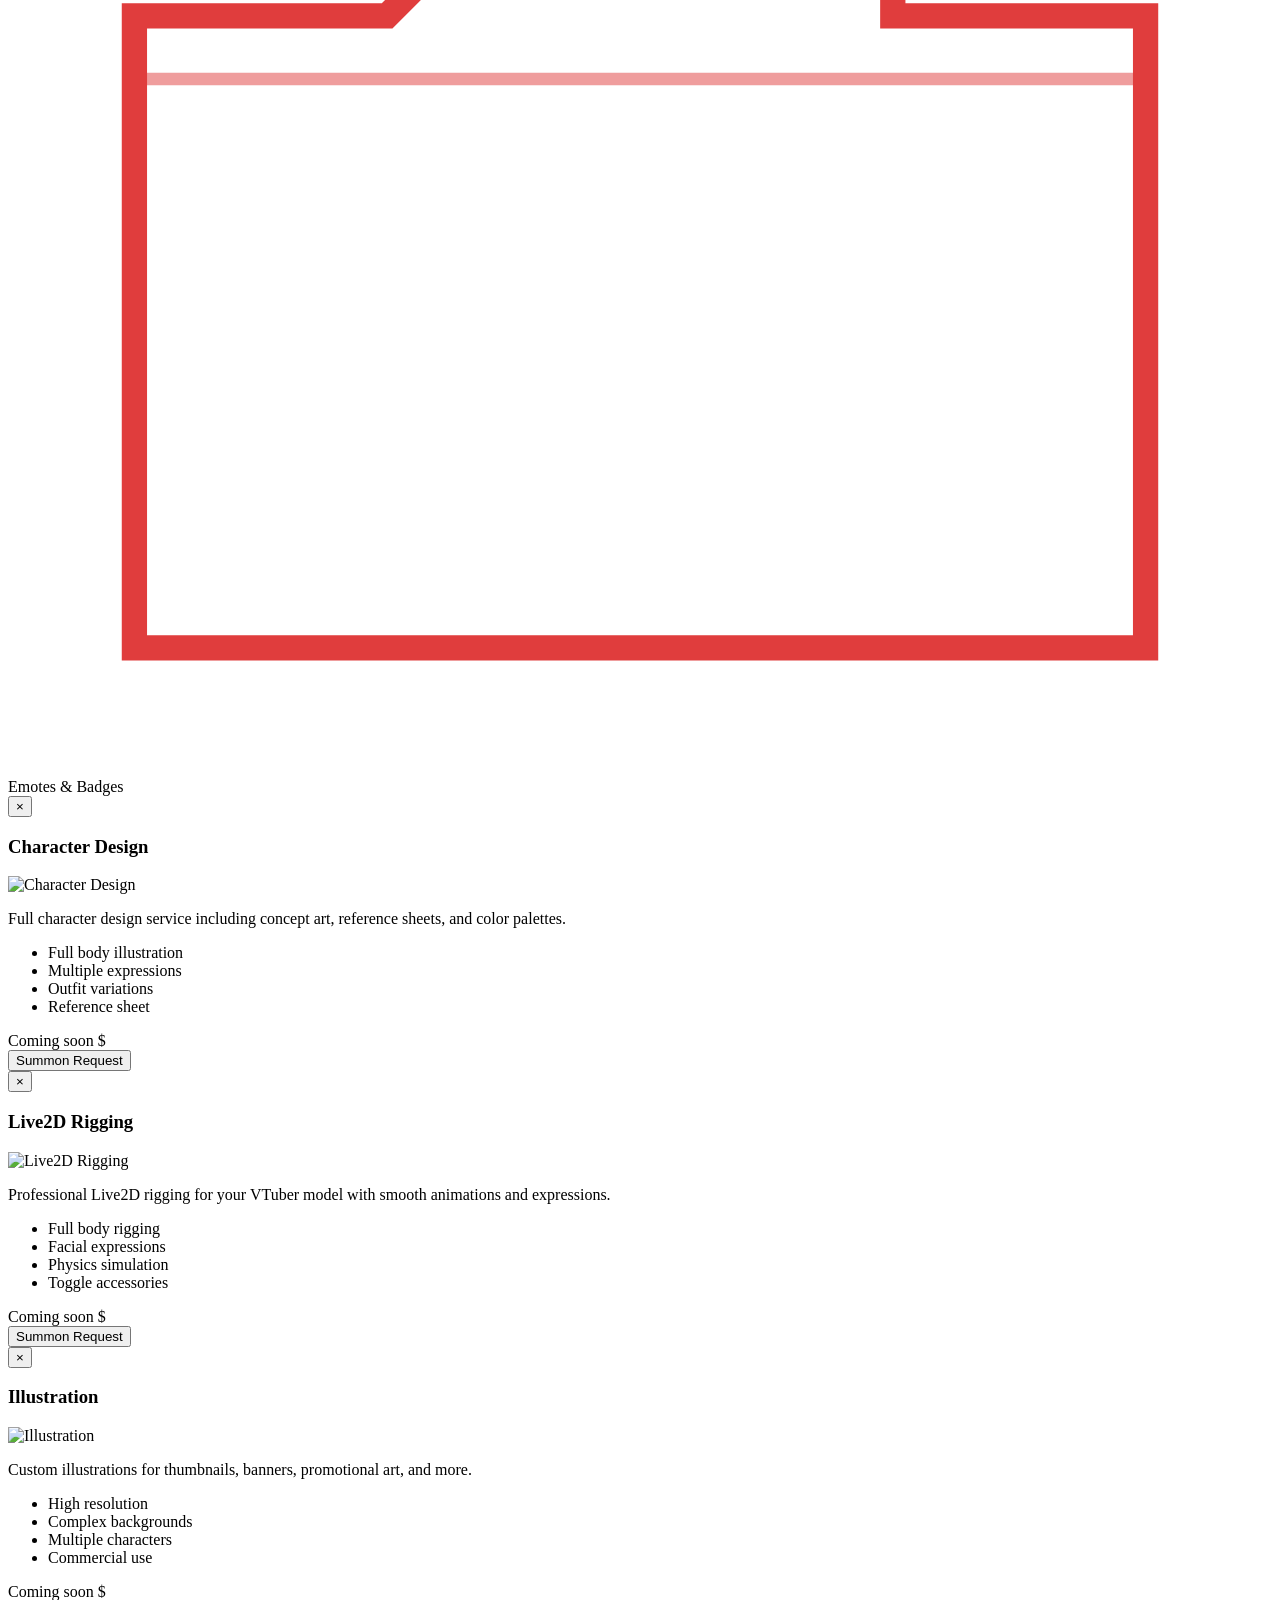
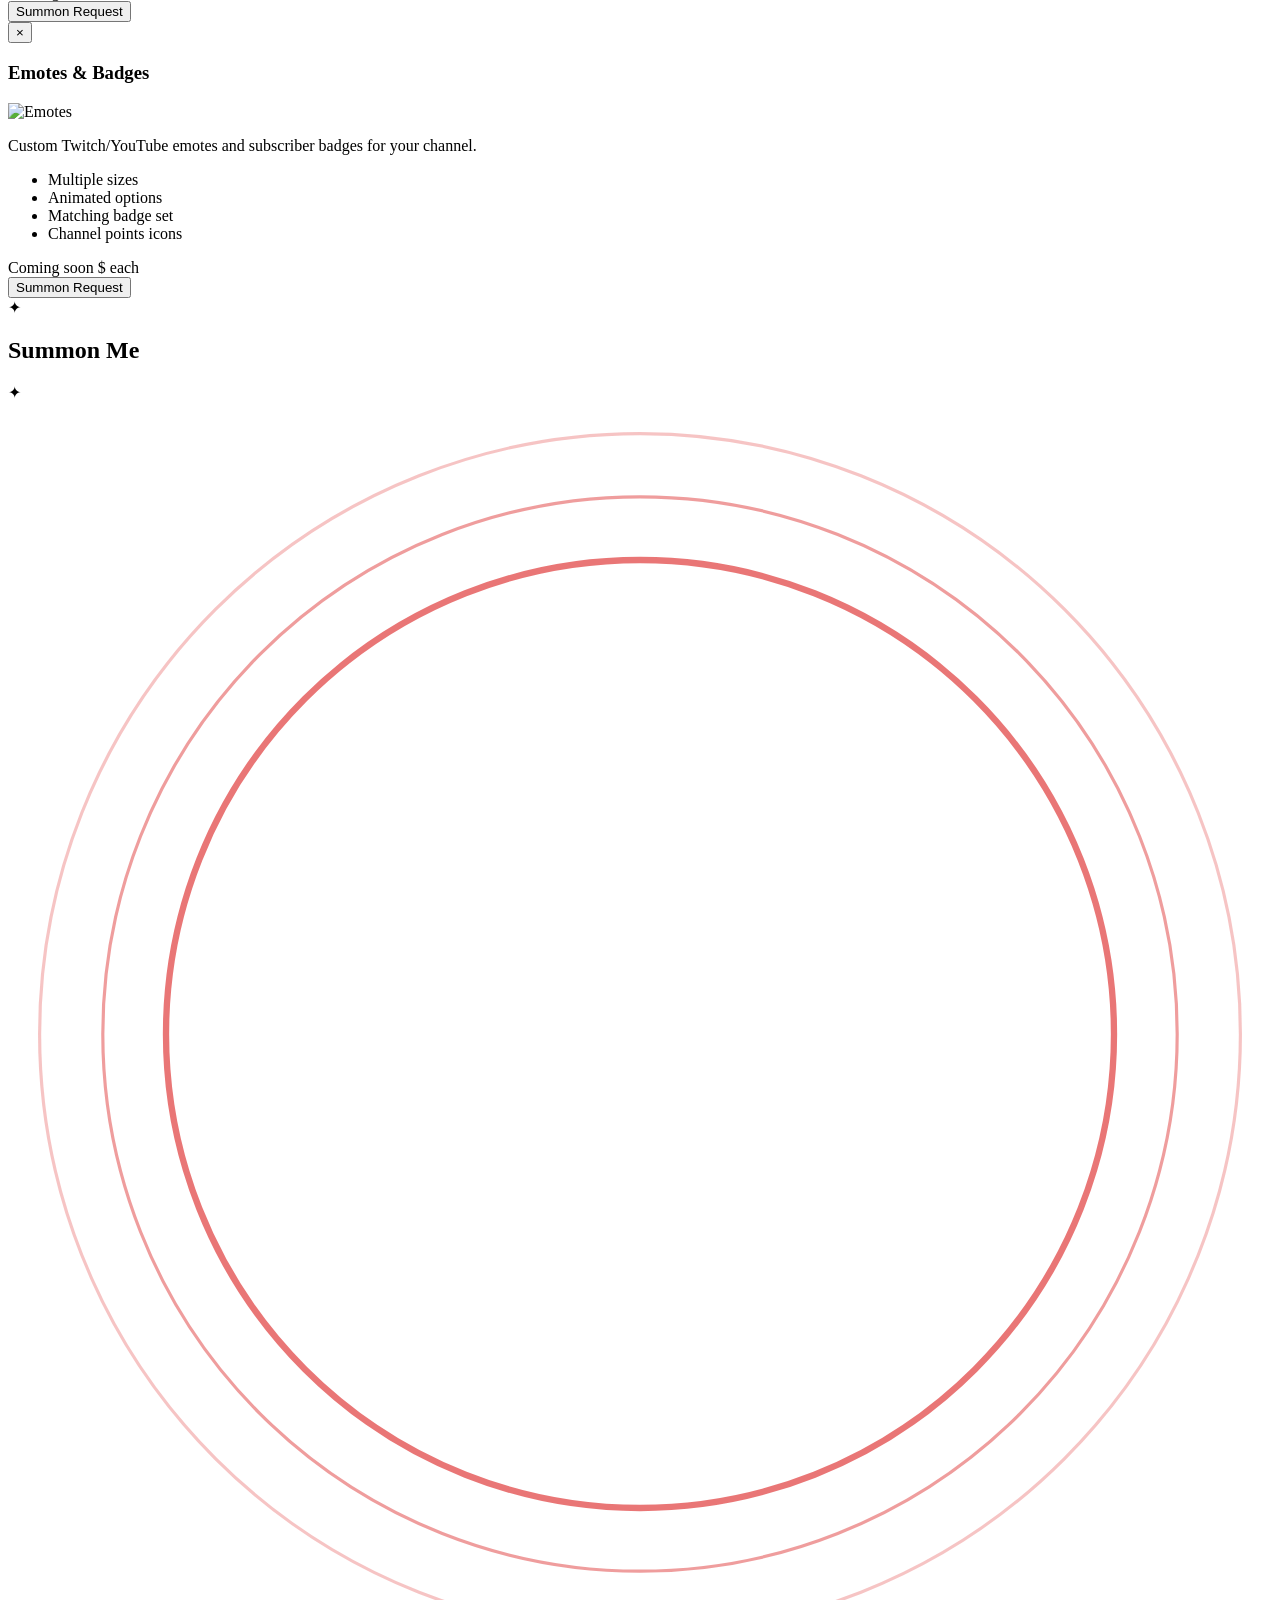
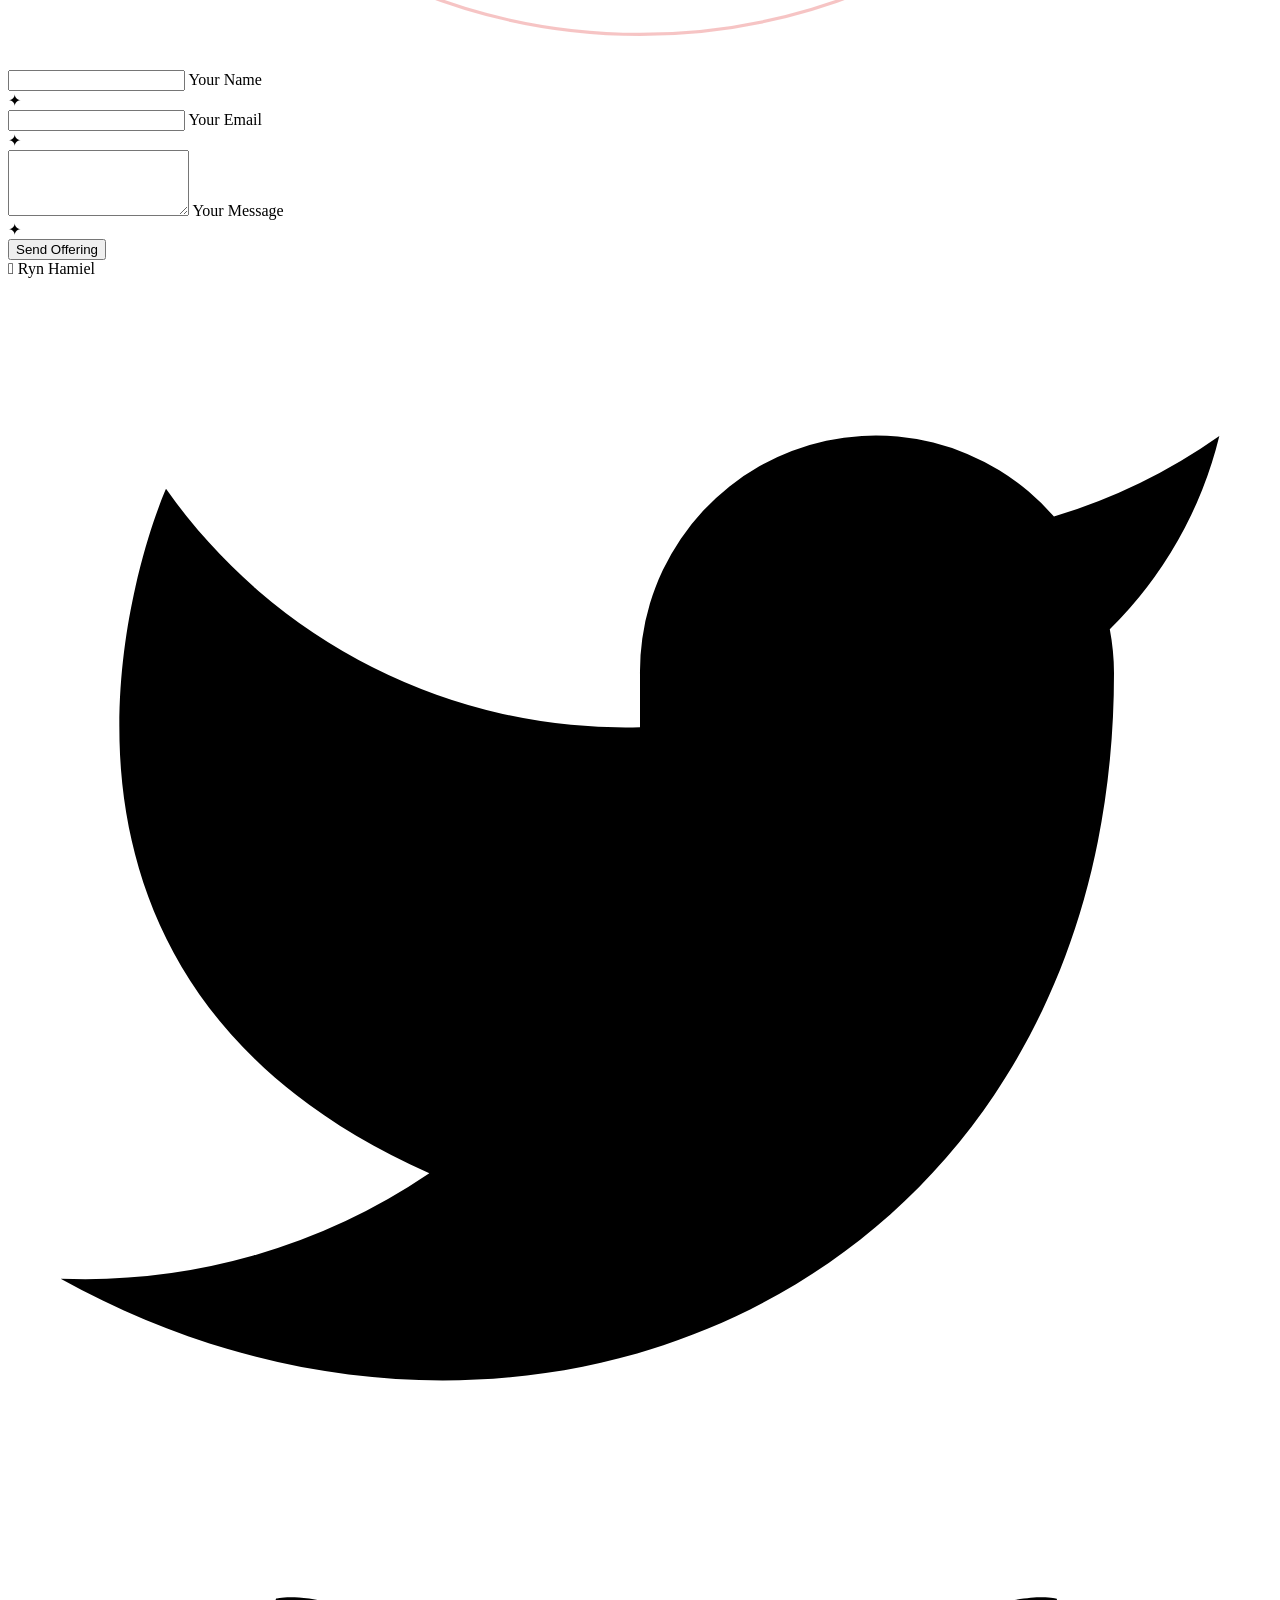
==== commit be171f52: "Add files via upload" ====
--- a/index.html
+++ b/index.html
@@ -3,915 +3,129 @@
 <head>
     <meta charset="UTF-8">
     <meta name="viewport" content="width=device-width, initial-scale=1.0">
-    <title>Crimson Exorcist | VTuber</title>
+    <title>Ryn Hamiel | Exorcist VTuber</title>
     <link rel="preconnect" href="https://fonts.googleapis.com">
     <link rel="preconnect" href="https://fonts.gstatic.com" crossorigin>
-    <link href="https://fonts.googleapis.com/css2?family=Cinzel:wght@400;600;800&family=Creepster&family=Roboto:wght@300;400;500;700&display=swap" rel="stylesheet">
-    <style>
-        * {
-            margin: 0;
-            padding: 0;
-            box-sizing: border-box;
-        }
-
-        :root {
-            --blood-red: #8B0000;
-            --crimson: #DC143C;
-            --dark-red: #4A0000;
-            --black: #0a0a0a;
-            --dark-gray: #1a1a1a;
-            --glow-red: 0 0 20px rgba(220, 20, 60, 0.6);
-        }
-
-        body {
-            font-family: 'Roboto', sans-serif;
-            background: var(--black);
-            color: #fff;
-            min-height: 100vh;
-            overflow-x: hidden;
-            cursor: url('images/cursor-voodoo.png') 16 16, auto;
-        }
-
-        /* Custom Scrollbar */
-        ::-webkit-scrollbar {
-            width: 8px;
-        }
-        ::-webkit-scrollbar-track {
-            background: var(--black);
-        }
-        ::-webkit-scrollbar-thumb {
-            background: var(--crimson);
-            border-radius: 4px;
-        }
-
-        /* Film Grain Overlay */
-        .grain-overlay {
-            position: fixed;
-            top: 0;
-            left: 0;
-            width: 100%;
-            height: 100%;
-            pointer-events: none;
-            z-index: 9999;
-            opacity: 0.04;
-            background-image: url("data:image/svg+xml,%3Csvg viewBox='0 0 200 200' xmlns='http://www.w3.org/2000/svg'%3E%3Cfilter id='noise'%3E%3CfeTurbulence type='fractalNoise' baseFrequency='0.9' numOctaves='4'/%3E%3C/filter%3E%3Crect width='100%25' height='100%25' filter='url(%23noise)'/%3E%3C/svg%3E");
-        }
-
-        /* Ember Particles */
-        .ember-container {
-            position: fixed;
-            top: 0;
-            left: 0;
-            width: 100%;
-            height: 100%;
-            pointer-events: none;
-            z-index: 1;
-            overflow: hidden;
-        }
-
-        .ember {
-            position: absolute;
-            width: 4px;
-            height: 4px;
-            background: radial-gradient(circle, var(--crimson) 0%, transparent 70%);
-            border-radius: 50%;
-            animation: float-up linear infinite;
-            box-shadow: 0 0 6px var(--crimson);
-        }
-
-        @keyframes float-up {
-            0% {
-                transform: translateY(100vh) scale(0);
-                opacity: 0;
-            }
-            10% { opacity: 1; }
-            90% { opacity: 0.6; }
-            100% {
-                transform: translateY(-100px) scale(1);
-                opacity: 0;
-            }
-        }
-
-        /* Main Layout */
-        .main-container {
-            display: flex;
-            min-height: 100vh;
-            position: relative;
-            z-index: 2;
-        }
-
-        /* Left Side - Character Display */
-        .character-sidebar {
-            width: 35%;
-            min-width: 300px;
-            max-width: 450px;
-            position: fixed;
-            left: 0;
-            top: 0;
-            height: 100vh;
-            background: linear-gradient(180deg, var(--dark-gray) 0%, var(--black) 100%);
-            border-right: 2px solid var(--blood-red);
-            display: flex;
-            flex-direction: column;
-            align-items: center;
-            padding: 20px;
-            z-index: 100;
-            overflow-y: auto;
-        }
-
-        .character-image-container {
-            position: relative;
-            width: 100%;
-            max-width: 350px;
-            margin-top: 20px;
-        }
-
-        .character-image {
-            width: 100%;
-            height: auto;
-            border-radius: 10px;
-            box-shadow: var(--glow-red);
-            animation: character-glow 3s ease-in-out infinite;
-        }
-
-        @keyframes character-glow {
-            0%, 100% { box-shadow: 0 0 20px rgba(220, 20, 60, 0.4); }
-            50% { box-shadow: 0 0 40px rgba(220, 20, 60, 0.8); }
-        }
-
-        .character-frame {
-            position: absolute;
-            top: -10px;
-            left: -10px;
-            right: -10px;
-            bottom: -10px;
-            border: 2px solid var(--crimson);
-            border-radius: 15px;
-            pointer-events: none;
-        }
-
-        .character-frame::before,
-        .character-frame::after {
-            content: '';
-            position: absolute;
-            width: 20px;
-            height: 20px;
-            border: 2px solid var(--crimson);
-        }
-
-        .character-frame::before {
-            top: -5px;
-            left: -5px;
-            border-right: none;
-            border-bottom: none;
-        }
-
-        .character-frame::after {
-            bottom: -5px;
-            right: -5px;
-            border-left: none;
-            border-top: none;
-        }
-
-        .vtuber-name {
-            font-family: 'Creepster', cursive;
-            font-size: 2.5rem;
-            color: var(--crimson);
-            text-align: center;
-            margin-top: 20px;
-            text-shadow: 0 0 20px rgba(220, 20, 60, 0.8);
-            letter-spacing: 3px;
-        }
-
-        .vtuber-title {
-            font-family: 'Cinzel', serif;
-            font-size: 1rem;
-            color: #888;
-            text-align: center;
-            margin-top: 5px;
-            letter-spacing: 5px;
-        }
-
-        .social-links {
-            display: flex;
-            gap: 15px;
-            margin-top: 30px;
-            flex-wrap: wrap;
-            justify-content: center;
-        }
-
-        .social-btn {
-            width: 45px;
-            height: 45px;
-            border: 2px solid var(--crimson);
-            background: transparent;
-            color: var(--crimson);
-            display: flex;
-            align-items: center;
-            justify-content: center;
-            transition: all 0.3s ease;
-            position: relative;
-            overflow: hidden;
-        }
-
-        .social-btn:hover {
-            background: var(--crimson);
-            color: var(--black);
-            box-shadow: var(--glow-red);
-            transform: scale(1.1);
-        }
-
-        .social-btn svg {
-            width: 20px;
-            height: 20px;
-            fill: currentColor;
-        }
-
-        /* Right Side - Content */
-        .content-area {
-            margin-left: 35%;
-            flex: 1;
-            padding: 40px;
-            min-height: 100vh;
-        }
-
-        /* Navigation */
-        .nav-menu {
-            display: flex;
-            gap: 30px;
-            margin-bottom: 40px;
-            flex-wrap: wrap;
-        }
-
-        .nav-item {
-            font-family: 'Cinzel', serif;
-            font-size: 1rem;
-            color: #888;
-            text-decoration: none;
-            position: relative;
-            padding: 5px 0;
-            transition: color 0.3s ease;
-            letter-spacing: 2px;
-        }
-
-        .nav-item:hover,
-        .nav-item.active {
-            color: var(--crimson);
-        }
-
-        .nav-item::after {
-            content: '';
-            position: absolute;
-            bottom: 0;
-            left: 0;
-            width: 0;
-            height: 2px;
-            background: var(--crimson);
-            transition: width 0.3s ease;
-        }
-
-        .nav-item:hover::after,
-        .nav-item.active::after {
-            width: 100%;
-        }
-
-        /* Section Styling */
-        .section {
-            margin-bottom: 60px;
-            opacity: 0;
-            transform: translateY(30px);
-            animation: fade-in-up 0.8s ease forwards;
-        }
-
-        @keyframes fade-in-up {
-            to {
-                opacity: 1;
-                transform: translateY(0);
-            }
-        }
-
-        .section-title {
-            font-family: 'Creepster', cursive;
-            font-size: 2.5rem;
-            color: var(--crimson);
-            margin-bottom: 30px;
-            display: flex;
-            align-items: center;
-            gap: 15px;
-        }
-
-        .section-title::before {
-            content: '◆';
-            color: var(--blood-red);
-            font-size: 1.5rem;
-        }
-
-        /* About Section */
-        .about-text {
-            font-size: 1.1rem;
-            line-height: 1.8;
-            color: #ccc;
-            max-width: 800px;
-        }
-
-        .about-text p {
-            margin-bottom: 20px;
-        }
-
-        .highlight {
-            color: var(--crimson);
-            font-weight: 500;
-        }
-
-        /* Stats */
-        .stats-container {
-            display: flex;
-            gap: 40px;
-            margin-top: 30px;
-            flex-wrap: wrap;
-        }
-
-        .stat-item {
-            text-align: center;
-        }
-
-        .stat-value {
-            font-family: 'Creepster', cursive;
-            font-size: 2.5rem;
-            color: var(--crimson);
-            text-shadow: var(--glow-red);
-        }
-
-        .stat-label {
-            font-size: 0.9rem;
-            color: #666;
-            text-transform: uppercase;
-            letter-spacing: 2px;
-        }
-
-        /* YouTube Section */
-        .youtube-grid {
-            display: grid;
-            grid-template-columns: repeat(auto-fit, minmax(300px, 1fr));
-            gap: 25px;
-        }
-
-        .youtube-card {
-            position: relative;
-            background: var(--dark-gray);
-            border: 1px solid #333;
-            border-radius: 10px;
-            overflow: hidden;
-            transition: all 0.3s ease;
-        }
-
-        .youtube-card:hover {
-            border-color: var(--crimson);
-            box-shadow: var(--glow-red);
-            transform: translateY(-5px);
-        }
-
-        .youtube-thumbnail {
-            width: 100%;
-            aspect-ratio: 16/9;
-            object-fit: cover;
-        }
-
-        .youtube-info {
-            padding: 15px;
-        }
-
-        .youtube-title {
-            font-family: 'Cinzel', serif;
-            font-size: 1.1rem;
-            color: #fff;
-            margin-bottom: 8px;
-        }
-
-        .youtube-meta {
-            font-size: 0.85rem;
-            color: #666;
-        }
-
-        .play-overlay {
-            position: absolute;
-            top: 0;
-            left: 0;
-            width: 100%;
-            height: 60%;
-            background: rgba(0,0,0,0.5);
-            display: flex;
-            align-items: center;
-            justify-content: center;
-            opacity: 0;
-            transition: opacity 0.3s ease;
-        }
-
-        .youtube-card:hover .play-overlay {
-            opacity: 1;
-        }
-
-        .play-btn {
-            width: 60px;
-            height: 60px;
-            background: var(--crimson);
-            border-radius: 50%;
-            display: flex;
-            align-items: center;
-            justify-content: center;
-            box-shadow: var(--glow-red);
-        }
-
-        .play-btn svg {
-            width: 25px;
-            height: 25px;
-            fill: white;
-            margin-left: 5px;
-        }
-
-        /* Folder Gallery System */
-        .folder-section {
-            margin-bottom: 40px;
-        }
-
-        .folder-container {
-            display: flex;
-            flex-wrap: wrap;
-            gap: 30px;
-            justify-content: flex-start;
-        }
-
-        .folder {
-            width: 150px;
-            cursor: pointer;
-            transition: all 0.3s ease;
-            position: relative;
-        }
-
-        .folder:hover {
-            transform: translateY(-10px) scale(1.05);
-        }
-
-        .folder-icon {
-            width: 100%;
-            height: 120px;
-            background: linear-gradient(135deg, var(--dark-red) 0%, var(--blood-red) 100%);
-            border-radius: 10px 10px 0 0;
-            position: relative;
-            display: flex;
-            align-items: center;
-            justify-content: center;
-            box-shadow: 0 5px 20px rgba(139, 0, 0, 0.4);
-        }
-
-        .folder-icon::before {
-            content: '';
-            position: absolute;
-            top: -15px;
-            left: 0;
-            width: 60%;
-            height: 20px;
-            background: linear-gradient(135deg, var(--dark-red) 0%, var(--blood-red) 100%);
-            border-radius: 10px 10px 0 0;
-        }
-
-        .folder-icon svg {
-            width: 50px;
-            height: 50px;
-            fill: rgba(255,255,255,0.3);
-        }
-
-        .folder-label {
-            text-align: center;
-            padding: 10px;
-            background: var(--dark-gray);
-            border-radius: 0 0 10px 10px;
-            font-family: 'Cinzel', serif;
-            font-size: 0.9rem;
-            color: #ccc;
-        }
-
-        .folder:hover .folder-icon {
-            box-shadow: 0 0 30px rgba(220, 20, 60, 0.6);
-        }
-
-        /* Folder Modal */
-        .folder-modal {
-            display: none;
-            position: fixed;
-            top: 0;
-            left: 0;
-            width: 100%;
-            height: 100%;
-            background: rgba(0,0,0,0.95);
-            z-index: 1000;
-            overflow-y: auto;
-            padding: 40px;
-        }
-
-        .folder-modal.active {
-            display: block;
-            animation: modal-appear 0.5s ease;
-        }
-
-        @keyframes modal-appear {
-            from {
-                opacity: 0;
-                transform: scale(0.9);
-            }
-            to {
-                opacity: 1;
-                transform: scale(1);
-            }
-        }
-
-        .modal-header {
-            display: flex;
-            justify-content: space-between;
-            align-items: center;
-            margin-bottom: 30px;
-            padding-bottom: 20px;
-            border-bottom: 2px solid var(--crimson);
-        }
-
-        .modal-title {
-            font-family: 'Creepster', cursive;
-            font-size: 2rem;
-            color: var(--crimson);
-        }
-
-        .modal-close {
-            width: 40px;
-            height: 40px;
-            background: transparent;
-            border: 2px solid var(--crimson);
-            color: var(--crimson);
-            font-size: 1.5rem;
-            cursor: pointer;
-            transition: all 0.3s ease;
-            display: flex;
-            align-items: center;
-            justify-content: center;
-        }
-
-        .modal-close:hover {
-            background: var(--crimson);
-            color: var(--black);
-        }
-
-        .gallery-grid {
-            display: grid;
-            grid-template-columns: repeat(auto-fill, minmax(250px, 1fr));
-            gap: 20px;
-        }
-
-        .gallery-item {
-            position: relative;
-            aspect-ratio: 1;
-            overflow: hidden;
-            border: 2px solid #333;
-            border-radius: 10px;
-            transition: all 0.3s ease;
-        }
-
-        .gallery-item:hover {
-            border-color: var(--crimson);
-            box-shadow: var(--glow-red);
-            transform: scale(1.03);
-        }
-
-        .gallery-item img {
-            width: 100%;
-            height: 100%;
-            object-fit: cover;
-            transition: transform 0.3s ease;
-        }
-
-        .gallery-item:hover img {
-            transform: scale(1.1);
-        }
-
-        .gallery-overlay {
-            position: absolute;
-            bottom: 0;
-            left: 0;
-            right: 0;
-            padding: 15px;
-            background: linear-gradient(transparent, rgba(0,0,0,0.9));
-            transform: translateY(100%);
-            transition: transform 0.3s ease;
-        }
-
-        .gallery-item:hover .gallery-overlay {
-            transform: translateY(0);
-        }
-
-        .gallery-title {
-            font-family: 'Cinzel', serif;
-            font-size: 1rem;
-            color: #fff;
-        }
-
-        /* Magic Circle Animation for Modal */
-        .magic-circle {
-            position: fixed;
-            top: 50%;
-            left: 50%;
-            transform: translate(-50%, -50%);
-            width: 500px;
-            height: 500px;
-            pointer-events: none;
-            opacity: 0;
-            z-index: 999;
-        }
-
-        .magic-circle.active {
-            animation: magic-appear 1s ease forwards;
-        }
-
-        @keyframes magic-appear {
-            0% {
-                opacity: 0;
-                transform: translate(-50%, -50%) scale(0) rotate(0deg);
-            }
-            50% {
-                opacity: 0.5;
-            }
-            100% {
-                opacity: 0;
-                transform: translate(-50%, -50%) scale(3) rotate(180deg);
-            }
-        }
-
-        .magic-circle svg {
-            width: 100%;
-            height: 100%;
-            fill: none;
-            stroke: var(--crimson);
-            stroke-width: 1;
-        }
-
-        /* Commission Section */
-        .commission-grid {
-            display: grid;
-            grid-template-columns: repeat(auto-fit, minmax(280px, 1fr));
-            gap: 25px;
-        }
-
-        .commission-card {
-            position: relative;
-            background: var(--dark-gray);
-            border-radius: 15px;
-            overflow: hidden;
-            border: 1px solid #333;
-            transition: all 0.4s ease;
-        }
-
-        .commission-card:hover {
-            border-color: var(--crimson);
-            box-shadow: 0 10px 40px rgba(220, 20, 60, 0.3);
-            transform: translateY(-10px);
-        }
-
-        .commission-image {
-            width: 100%;
-            aspect-ratio: 1;
-            object-fit: cover;
-        }
-
-        .commission-info {
-            padding: 20px;
-        }
-
-        .commission-type {
-            font-size: 0.8rem;
-            color: var(--crimson);
-            text-transform: uppercase;
-            letter-spacing: 2px;
-            margin-bottom: 8px;
-        }
-
-        .commission-title {
-            font-family: 'Cinzel', serif;
-            font-size: 1.2rem;
-            color: #fff;
-        }
-
-        /* Pentagram Decorations */
-        .pentagram {
-            position: absolute;
-            opacity: 0.1;
-            animation: spin 60s linear infinite;
-        }
-
-        @keyframes spin {
-            from { transform: rotate(0deg); }
-            to { transform: rotate(360deg); }
-        }
-
-        /* Audio Control */
-        .audio-control {
-            position: fixed;
-            bottom: 20px;
-            right: 20px;
-            width: 50px;
-            height: 50px;
-            background: var(--dark-gray);
-            border: 2px solid var(--crimson);
-            border-radius: 50%;
-            display: flex;
-            align-items: center;
-            justify-content: center;
-            cursor: pointer;
-            z-index: 1000;
-            transition: all 0.3s ease;
-        }
-
-        .audio-control:hover {
-            background: var(--crimson);
-            box-shadow: var(--glow-red);
-        }
-
-        .audio-control svg {
-            width: 24px;
-            height: 24px;
-            fill: var(--crimson);
-            transition: fill 0.3s ease;
-        }
-
-        .audio-control:hover svg {
-            fill: var(--black);
-        }
-
-        /* Responsive */
-        @media (max-width: 1024px) {
-            .character-sidebar {
-                width: 100%;
-                position: relative;
-                height: auto;
-                border-right: none;
-                border-bottom: 2px solid var(--blood-red);
-            }
-
-            .content-area {
-                margin-left: 0;
-            }
-
-            .main-container {
-                flex-direction: column;
-            }
-        }
-
-        @media (max-width: 768px) {
-            .vtuber-name {
-                font-size: 1.8rem;
-            }
-
-            .section-title {
-                font-size: 1.8rem;
-            }
-
-            .folder-container {
-                justify-content: center;
-            }
-
-            .nav-menu {
-                justify-content: center;
-            }
-        }
-
-        /* Loading Screen */
-        .loading-screen {
-            position: fixed;
-            top: 0;
-            left: 0;
-            width: 100%;
-            height: 100%;
-            background: var(--black);
-            display: flex;
-            flex-direction: column;
-            align-items: center;
-            justify-content: center;
-            z-index: 10000;
-            transition: opacity 0.5s ease, visibility 0.5s ease;
-        }
-
-        .loading-screen.hidden {
-            opacity: 0;
-            visibility: hidden;
-        }
-
-        .loading-pentagram {
-            width: 150px;
-            height: 150px;
-            animation: pulse 2s ease-in-out infinite;
-        }
-
-        @keyframes pulse {
-            0%, 100% { transform: scale(1); opacity: 0.5; }
-            50% { transform: scale(1.1); opacity: 1; }
-        }
-
-        .loading-text {
-            font-family: 'Creepster', cursive;
-            font-size: 1.5rem;
-            color: var(--crimson);
-            margin-top: 20px;
-            letter-spacing: 5px;
-        }
-    </style>
+    <link href="https://fonts.googleapis.com/css2?family=Cinzel+Decorative:wght@400;700;900&family=Quicksand:wght@300;400;500;600;700&display=swap" rel="stylesheet">
+    <link rel="stylesheet" href="css/style.css">
 </head>
 <body>
-    <!-- Loading Screen -->
-    <div class="loading-screen" id="loadingScreen">
-        <svg class="loading-pentagram" viewBox="0 0 100 100">
-            <polygon points="50,5 61,40 98,40 68,62 79,97 50,75 21,97 32,62 2,40 39,40" 
-                     fill="none" stroke="#DC143C" stroke-width="2"/>
-        </svg>
-        <div class="loading-text">SUMMONING...</div>
-    </div>
-
-    <!-- Film Grain Overlay -->
-    <div class="grain-overlay"></div>
-
-    <!-- Ember Particles -->
-    <div class="ember-container" id="emberContainer"></div>
-
-    <!-- Magic Circle for Folder Effect -->
-    <div class="magic-circle" id="magicCircle">
-        <svg viewBox="0 0 200 200">
-            <circle cx="100" cy="100" r="95"/>
-            <circle cx="100" cy="100" r="75"/>
-            <circle cx="100" cy="100" r="55"/>
-            <polygon points="100,20 120,80 180,80 130,115 150,175 100,140 50,175 70,115 20,80 80,80"/>
-        </svg>
-    </div>
-
-    <!-- Entrance Audio -->
-    <audio id="entranceAudio" preload="auto">
-        <source src="audio/entrance.mp3" type="audio/mpeg">
-    </audio>
-
-    <!-- Folder Open Audio -->
-    <audio id="folderAudio" preload="auto">
-        <source src="audio/folder-open.mp3" type="audio/mpeg">
-    </audio>
-
-    <!-- Main Container -->
-    <div class="main-container">
-        <!-- Left Sidebar - Character Display -->
-        <aside class="character-sidebar">
-            <div class="character-image-container">
-                <div class="character-frame"></div>
-                <img src="images/card normal.jpg" alt="Crimson Exorcist" class="character-image">
-            </div>
-            
-            <h1 class="vtuber-name">Ryn Hamiel</h1>
-            <p class="vtuber-title">VTuber, Artists, & Riggers</p>
-            
-            <div class="social-links">
-                <a href="https://www.youtube.com/@RynHamiel" target="_blank" class="social-btn" title="YouTube">
-                    <svg viewBox="0 0 24 24"><path d="M23.498 6.186a3.016 3.016 0 0 0-2.122-2.136C19.505 3.545 12 3.545 12 3.545s-7.505 0-9.377.505A3.017 3.017 0 0 0 .502 6.186C0 8.07 0 12 0 12s0 3.93.502 5.814a3.016 3.016 0 0 0 2.122 2.136c1.871.505 9.376.505 9.376.505s7.505 0 9.377-.505a3.015 3.015 0 0 0 2.122-2.136C24 15.93 24 12 24 12s0-3.93-.502-5.814zM9.545 15.568V8.432L15.818 12l-6.273 3.568z"/></svg>
+    <!-- Custom Cursor -->
+    <div class="cursor-cross">
+        <div class="cross-hair"></div>
+        <div class="cross-center"></div>
+    </div>
+
+    <!-- Particle Canvas -->
+    <canvas id="particle-canvas"></canvas>
+
+    <!-- Navigation -->
+    <nav class="nav">
+        <div class="nav-logo">
+            <span class="rune">𖤐</span>
+            <span class="logo-text">Ryn Hamiel</span>
+        </div>
+        <ul class="nav-links">
+            <li><a href="#home" data-text="Home">Home</a></li>
+            <li><a href="#about" data-text="About">About</a></li>
+            <li><a href="#gallery" data-text="Gallery">Gallery</a></li>
+            <li><a href="#commissions" data-text="Commissions">Commissions</a></li>
+            <li><a href="#contact" data-text="Contact">Contact</a></li>
+        </ul>
+        <div class="nav-toggle">
+            <span></span>
+            <span></span>
+            <span></span>
+        </div>
+    </nav>
+
+    <!-- Character Banner (Top Display) -->
+    <div class="character-banner">
+        <div class="banner-char char-1">
+            <img src="images/char-portrait-1.png" alt="Ryn Hamiel Portrait 1">
+            <div class="char-glow"></div>
+        </div>
+        <div class="banner-char char-2">
+            <img src="images/char-portrait-2.png" alt="Kagura Portrait 2">
+            <div class="char-glow"></div>
+        </div>
+        <div class="banner-char char-3">
+            <img src="images/char-portrait-3.png" alt="Kagura Portrait 3">
+            <div class="char-glow"></div>
+        </div>
+        <div class="banner-text">
+            <h2 class="glitch-text" data-text="EXORCIST VTUBER">EXORCIST VTUBER</h2>
+            <p>Enter the realm of digital spirits</p>
+        </div>
+    </div>
+
+    <!-- Hero Section -->
+    <section id="home" class="hero">
+        <div class="hero-bg">
+            <div class="magical-circle">
+                <svg viewBox="0 0 400 400">
+                    <circle cx="200" cy="200" r="180" fill="none" stroke="#e03d3d" stroke-width="1" opacity="0.3"/>
+                    <circle cx="200" cy="200" r="150" fill="none" stroke="#e03d3d" stroke-width="1" opacity="0.5"/>
+                    <circle cx="200" cy="200" r="120" fill="none" stroke="#e03d3d" stroke-width="2" opacity="0.7"/>
+                    <path d="M200 20 L220 180 L380 200 L220 220 L200 380 L180 220 L20 200 L180 180 Z" fill="none" stroke="#e03d3d" stroke-width="1" opacity="0.4"/>
+                    <path d="M200 50 L210 190 L350 200 L210 210 L200 350 L190 210 L50 200 L190 190 Z" fill="none" stroke="#e03d3d" stroke-width="1" opacity="0.6"/>
+                </svg>
+            </div>
+        </div>
+        <div class="hero-content">
+            <div class="hero-text">
+                <h1 class="hero-title">
+                    <span class="title-char">R</span>
+                    <span class="title-char">Y</span>
+                    <span class="title-char">N</span>
+                    <span class="title-char">&ensp;</span>
+                    <span class="title-char">H</span>
+                    <span class="title-char">A</span>
+                    <span class="title-char">M</span>
+                    <span class="title-char">I</span>
+                    <span class="title-char">E</span>
+                    <span class="title-char">L</span>
+                </h1>
+                <p class="hero-subtitle">The Exorcist of the Digital Realm</p>
+                <p class="hero-desc">I seal away the mundane and bring entertainment to the lost souls of the internet. [VTuber, Digital Artist, & Rigger]</p>
+                <a href="#commissions" class="cta-button">
+                    <span class="cta-text">Enter the Contract</span>
+                    <span class="cta-glow"></span>
                 </a>
-                <a href="https://x.com/RynHamiel" target="_blank" class="social-btn" title="Twitter">
-                    <svg viewBox="0 0 24 24"><path d="M18.244 2.25h3.308l-7.227 8.26 8.502 11.24H16.17l-5.214-6.817L4.99 21.75H1.68l7.73-8.835L1.254 2.25H8.08l4.713 6.231zm-1.161 17.52h1.833L7.084 4.126H5.117z"/></svg>
-                </a>
-                <a href="https://twitch.tv" target="_blank" class="social-btn" title="Twitch">
-                    <svg viewBox="0 0 24 24"><path d="M11.571 4.714h1.715v5.143H11.57zm4.715 0H18v5.143h-1.714zM6 0L1.714 4.286v15.428h5.143V24l4.286-4.286h3.428L22.286 12V0zm14.571 11.143l-3.428 3.428h-3.429l-3 3v-3H6.857V1.714h13.714Z"/></svg>
-                </a>
-                <a href="https://instagram.com" target="_blank" class="social-btn" title="Instagram">
-                    <svg viewBox="0 0 24 24"><path d="M12 2.163c3.204 0 3.584.012 4.85.07 3.252.148 4.771 1.691 4.919 4.919.058 1.265.069 1.645.069 4.849 0 3.205-.012 3.584-.069 4.849-.149 3.225-1.664 4.771-4.919 4.919-1.266.058-1.644.07-4.85.07-3.204 0-3.584-.012-4.849-.07-3.26-.149-4.771-1.699-4.919-4.92-.058-1.265-.07-1.644-.07-4.849 0-3.204.013-3.583.07-4.849.149-3.227 1.664-4.771 4.919-4.919 1.266-.057 1.645-.069 4.849-.069zM12 0C8.741 0 8.333.014 7.053.072 2.695.272.273 2.69.073 7.052.014 8.333 0 8.741 0 12c0 3.259.014 3.668.072 4.948.2 4.358 2.618 6.78 6.98 6.98C8.333 23.986 8.741 24 12 24c3.259 0 3.668-.014 4.948-.072 4.354-.2 6.782-2.618 6.979-6.98.059-1.28.073-1.689.073-4.948 0-3.259-.014-3.667-.072-4.947-.196-4.354-2.617-6.78-6.979-6.98C15.668.014 15.259 0 12 0zm0 5.838a6.162 6.162 0 1 0 0 12.324 6.162 6.162 0 0 0 0-12.324zM12 16a4 4 0 1 1 0-8 4 4 0 0 1 0 8zm6.406-11.845a1.44 1.44 0 1 0 0 2.881 1.44 1.44 0 0 0 0-2.881z"/></svg>
-                </a>
-            </div>
-
-            <!-- Pentagram Decoration -->
-            <svg class="pentagram" style="bottom: 20px; right: 20px; width: 80px;" viewBox="0 0 100 100">
-                <polygon points="50,5 61,40 98,40 68,62 79,97 50,75 21,97 32,62 2,40 39,40" 
-                         fill="none" stroke="#DC143C" stroke-width="1"/>
-            </svg>
-        </aside>
-
-        <!-- Right Content Area -->
-        <main class="content-area">
-            <!-- Navigation -->
-            <nav class="nav-menu">
-                <a href="#about" class="nav-item active">About</a>
-                <a href="#youtube" class="nav-item">YouTube</a>
-                <a href="#gallery" class="nav-item">Gallery</a>
-                <a href="#commissions" class="nav-item">Commissions</a>
-            </nav>
-
-            <!-- About Section -->
-            <section class="section" id="about" style="animation-delay: 0.2s;">
-                <h2 class="section-title">About Me</h2>
-                <div class="about-text">
+            </div>
+            <div class="hero-image">
+                <img src="images/hero-character.png" alt="Ryn Hamiel - Exorcist VTuber">
+                <div class="image-aura"></div>
+            </div>
+        </div>
+        <div class="hero-scroll">
+            <span>Scroll to descend</span>
+            <div class="scroll-line"></div>
+        </div>
+    </section>
+
+    <!-- About Section -->
+    <section id="about" class="about">
+        <div class="section-header">
+            <span class="section-rune">✦</span>
+            <h2 class="section-title">The Exorcist's Chronicle</h2>
+            <span class="section-rune">✦</span>
+        </div>
+        <div class="about-content">
+            <div class="about-image">
+                <img src="images/gallery-3.jpg" alt="About Kagura">
+                <div class="image-frame"></div>
+            </div>
+            <div class="about-text">
+                <div class="text-card">
+                    <h3>About Me</h3>
                     <p>
-                        Welcome to the <span class="highlight">the world of exorcism</span>. I'm <span class="highlight">Ryn Hamiel</span>, 
+                        Welcome to the <strong>the world of exorcism</strong>. I'm <strong>Ryn Hamiel</strong>, 
                         a fallen angel who has now entered the world of VTuber and will explore the darkest corners of the gaming 
                         and supernatural worlds. Get ready, lost souls, I'm here to catch you.
                     </p>
                     <p>
-                        My streams feature <span class="highlight">horror games</span>, dark fantasy RPGs, and 
+                        My streams feature <strong>horror games</strong>, dark fantasy RPGs, and 
                         occult-themed content. Whether I'm battling demons in-game or sharing spooky stories, 
                         every stream is an adventure into the unknown.
                     </p>
@@ -919,331 +133,513 @@
                         Join my covenant of followers and become part of something extraordinary. 
                         Together, we'll explore the mysteries that lurk in the darkness.
                     </p>
-                </div>
+                    <p>
+                        Name&emsp;&emsp;&nbsp;: Ryn Hamiel<br>
+                        Age&emsp;&emsp;&ensp;&ensp;: 1000+<br>
+                        Race&emsp;&emsp;&nbsp;: Fallen Angel<br>
+                        Occupation&nbsp;: Exorcist & VTuber<br>
+                        Height&emsp;&ensp;: 160 cm<br>
+                        Weight&emsp;&ensp;: 48 kg<br>
+                        Hobbies&emsp;&nbsp;: Gaming and Drawing<br>
+                    </p>
+                </div>
+                <div class="stats">
+                    <div class="stat-item">
+                        <span class="stat-number" data-count="1184">0</span>
+                        <span class="stat-label">subscribe</span>
+                    </div>
+                    <div class="stat-item">
+                        <span class="stat-number" data-count="225">0</span>
+                        <span class="stat-label">Content</span>
+                    </div>
+                    <div class="stat-item">
+                        <span class="stat-number" data-count="1984">0</span>
+                        <span class="stat-label">Viewers</span>
+                    </div>
+                </div>
+            </div>
+        </div>
+    </section>
+
+    <!-- Gallery Section -->
+    <section id="gallery" class="gallery">
+        <div class="section-header">
+            <span class="section-rune">✦</span>
+            <h2 class="section-title">The  portofolio</h2>
+            <span class="section-rune">✦</span>
+        </div>
+        <div class="gallery-grid">
+            <div class="gallery-column column-1">
+                <div class="gallery-item">
+                    <img src="images/gallery-1.jpg" alt="Gallery 1">
+                    <div class="item-overlay">
+                        <span class="item-title">Model L2D VTuber-Lily</span>
+                    </div>
+                </div>
+                <div class="gallery-item">
+                    <img src="images/gallery-4.jpg" alt="Gallery 4">
+                    <div class="item-overlay">
+                        <span class="item-title">Model L2D VTuber-Kai Sarios</span>
+                    </div>
+                </div>
+            </div>
+            <div class="gallery-column column-2">
+                <div class="gallery-item">
+                    <img src="images/gallery-2.jpg" alt="Gallery 2">
+                    <div class="item-overlay">
+                        <span class="item-title">Model L2D VTuber-Ryn Hamiel</span>
+                    </div>
+                </div>
+                <div class="gallery-item">
+                    <img src="images/gallery-5.jpg" alt="Gallery 5">
+                    <div class="item-overlay">
+                        <span class="item-title">Art Chibi VTuber-Rafka</span>
+                    </div>
+                </div>
+            </div>
+            <div class="gallery-column column-3">
+                <div class="gallery-item">
+                    <img src="images/gallery-3.jpg" alt="Gallery 3">
+                    <div class="item-overlay">
+                        <span class="item-title">Art VTuber-Ryn Hamiel</span>
+                    </div>
+                </div>
+                <div class="gallery-item">
+                    <img src="images/gallery-6.jpg" alt="Gallery 6">
+                    <div class="item-overlay">
+                        <span class="item-title">Art VTuber-Nono</span>
+                    </div>
+                </div>
+            </div>
+        </div>
+    </section>
+
+    <!-- Videos Section -->
+    <section id="videos" class="videos">
+        <div class="section-header">
+            <span class="section-rune">✦</span>
+            <h2 class="section-title">Spectral Recordings</h2>
+            <span class="section-rune">✦</span>
+        </div>
+        
+        <!-- Local Video Player -->
+        <div class="video-player-container">
+            <div class="player-frame">
+                <div class="ritual-border">
+                    <svg viewBox="0 0 100 100" preserveAspectRatio="none">
+                        <path d="M0 0 L100 0 L100 100 L0 100 Z" fill="none" stroke="#e03d3d" stroke-width="0.5" vector-effect="non-scaling-stroke"/>
+                    </svg>
+                </div>
+                <video id="mo8cuSk85H4" controls poster="images/loading.jpg">
+                    <source src="videos/placeholder.mp4" type="video/mp4">
+                    Your browser does not support the video tag.
+                </video>
+                <div class="video-controls-overlay">
+                    <div class="ritual-play-btn" id="ritual-play">
+                        <div class="ritual-circle-small">
+                            <svg viewBox="0 0 100 100">
+                                <circle cx="50" cy="50" r="45" fill="none" stroke="#e03d3d" stroke-width="1" opacity="0.5"/>
+                                <circle cx="50" cy="50" r="35" fill="none" stroke="#e03d3d" stroke-width="2" opacity="0.7"/>
+                            </svg>
+                        </div>
+                        <span class="play-symbol">▶</span>
+                    </div>
+                </div>
+            </div>
+            <div class="now-playing">
+                <div class="playing-indicator">
+                    <span class="equalizer">
+                        <span></span>
+                        <span></span>
+                        <span></span>
+                        <span></span>
+                    </span>
+                    <span class="playing-text">NOW PLAYING</span>
+                </div>
+                <h3 id="current-video-title">Select a video from the library</h3>
+            </div>
+        </div>
+        
+        <!-- Video Library -->
+        <div class="video-library">
+            <h3 class="library-title">
+                <span class="rune">𖤐</span>
+                Video Library
+                <span class="video-count">4 videos</span>
+            </h3>
+            
+            <div class="video-grid">
+                <a href="https://www.youtube.com/watch?v=Ts69y8SfU4w" target="_blank" class="video-card">
+    <div class="video-thumbnail">
+        <img src="https://img.youtube.com/vi/Ts69y8SfU4w/maxresdefault.jpg" alt="Video 2">
+        <div class="play-overlay">
+            <div class="play-button">
+                <span>▶</span>
+            </div>
+            <div class="duration">7:52:23</div>
+        </div>
+        <div class="video-glow"></div>
+    </div>
+    <div class="video-details">
+        <h4>🔴[Ngabuburit] Day 23 lanjut gambar gessss</h4>
+        <p>Ujian di hari ke 23 bisakah kita melewatinya?</p>
+        <div class="video-meta">
+            <span>🂡 Mar 13, 2026</span>
+            <span>• Watch on YouTube</span>
+        </div>
+    </div>
+</a>
                 
-                <div class="stats-container">
-                    <div class="stat-item">
-                        <div class="stat-value">1K+</div>
-                        <div class="stat-label">Subscribers</div>
-                    </div>
-                    <div class="stat-item">
-                        <div class="stat-value">200+</div>
-                        <div class="stat-label">Videos</div>
-                    </div>
-                    <div class="stat-item">
-                        <div class="stat-value">2k+</div>
-                        <div class="stat-label">Views</div>
-                    </div>
-                </div>
-            </section>
-
-            <!-- YouTube Section -->
-            <section class="section" id="youtube" style="animation-delay: 0.4s;">
-                <h2 class="section-title">Latest Videos</h2>
-                <div class="youtube-grid">
-                    <a href="https://www.youtube.com/watch?v=mo8cuSk85H4" target="_blank" class="youtube-card">
-                        <img src="images/youtube-1.jpg" alt="Video 1" class="youtube-thumbnail">
-                        <div class="play-overlay">
-                            <div class="play-btn">
-                                <svg viewBox="0 0 24 24"><path d="M8 5v14l11-7z"/></svg>
-                            </div>
-                        </div>
-                        <div class="youtube-info">
-                            <h3 class="youtube-title">Ryn Hamiel 2.0 Vtuber Debut Trailer!</h3>
-                            <p class="youtube-meta">100 views • 3 weeks ago</p>
-                        </div>
-                    </a>
-                    
-                    <a href="https://www.youtube.com/live/VcL5Ked0Wj8?si=hwD5vqOYyKxBG2f0" target="_blank" class="youtube-card">
-                        <img src="images/youtube-2.jpg" alt="Video 2" class="youtube-thumbnail">
-                        <div class="play-overlay">
-                            <div class="play-btn">
-                                <svg viewBox="0 0 24 24"><path d="M8 5v14l11-7z"/></svg>
-                            </div>
-                        </div>
-                        <div class="youtube-info">
-                            <h3 class="youtube-title">🔴[Arknights: Endfield] Sini sini biarkan malaikat ini memasak!</h3>
-                            <p class="youtube-meta">150 views • 3 weeks ago</p>
-                        </div>
-                    </a>
-                    
-                    <a href="https://youtube.com/shorts/CqdsHw9TbxM?si=WkQMebujChsFwlTq" target="_blank" class="youtube-card">
-                        <img src="images/youtube-3.jpg" alt="Video 3" class="youtube-thumbnail">
-                        <div class="play-overlay">
-                            <div class="play-btn">
-                                <svg viewBox="0 0 24 24"><path d="M8 5v14l11-7z"/></svg>
-                            </div>
-                        </div>
-                        <div class="youtube-info">
-                            <h3 class="youtube-title">Shorts Video Ryn Hamiel</h3>
-                            <p class="youtube-meta">500 views • 1 weeks ago</p>
-                        </div>
-                    </a>
-                </div>
-            </section>
-
-            <!-- Gallery Folder Section -->
-            <section class="section folder-section" id="gallery" style="animation-delay: 0.6s;">
-                <h2 class="section-title">Image Gallery</h2>
-                <div class="folder-container">
-                    <div class="folder" onclick="openFolder('commissions', 'Commission Artworks')">
-                        <div class="folder-icon">
-                            <svg viewBox="0 0 24 24"><path d="M20 6h-8l-2-2H4c-1.1 0-1.99.9-1.99 2L2 18c0 1.1.9 2 2 2h16c1.1 0 2-.9 2-2V8c0-1.1-.9-2-2-2zm0 12H4V8h16v10z"/></svg>
-                        </div>
-                        <div class="folder-label">Commissions</div>
-                    </div>
-                    
-                    <div class="folder" onclick="openFolder('scenes', 'Scene Artworks')">
-                        <div class="folder-icon">
-                            <svg viewBox="0 0 24 24"><path d="M20 6h-8l-2-2H4c-1.1 0-1.99.9-1.99 2L2 18c0 1.1.9 2 2 2h16c1.1 0 2-.9 2-2V8c0-1.1-.9-2-2-2zm0 12H4V8h16v10z"/></svg>
-                        </div>
-                        <div class="folder-label">Scenes</div>
-                    </div>
-                    
-                    <div class="folder" onclick="openFolder('thumbnails', 'YouTube Thumbnails')">
-                        <div class="folder-icon">
-                            <svg viewBox="0 0 24 24"><path d="M20 6h-8l-2-2H4c-1.1 0-1.99.9-1.99 2L2 18c0 1.1.9 2 2 2h16c1.1 0 2-.9 2-2V8c0-1.1-.9-2-2-2zm0 12H4V8h16v10z"/></svg>
-                        </div>
-                        <div class="folder-label">Thumbnails</div>
-                    </div>
-                </div>
-            </section>
-
-            <!-- Commissions Section -->
-            <section class="section" id="commissions" style="animation-delay: 0.8s;">
-                <h2 class="section-title">Commission Showcase</h2>
-                <div class="commission-grid">
-                    <div class="commission-card">
-                        <img src="images/comm-1.jpg" alt="Commission art" class="commission-image">
-                        <div class="commission-info">
-                            <div class="commission-type">Art</div>
-                            <h3 class="commission-title">Art chibi</h3>
-                        </div>
-                    </div>
-                    
-                    <div class="commission-card">
-                        <img src="images/comm-3.jpg" alt="Commission Intro" class="commission-image">
-                        <div class="commission-info">
-                            <div class="commission-type">Intro</div>
-                            <h3 class="commission-title">Intro & Outtro</h3>
-                        </div>
-                    </div>
-                    
-                    <div class="commission-card">
-                        <img src="images/comm-3.jpg" alt="Commission Model L2D" class="commission-image">
-                        <div class="commission-info">
-                            <div class="commission-type">Model L2D</div>
-                            <h3 class="commission-title">Model L2D</h3>
-                        </div>
-                    </div>
-                    
-                    <div class="commission-card">
-                        <img src="images/comm-4.jpg" alt="Rigger L2D" class="commission-image">
-                        <div class="commission-info">
-                            <div class="commission-type">Rigger L2D</div>
-                            <h3 class="commission-title">Rigger L2D</h3>
-                        </div>
-                    </div>
-                </div>
-            </section>
-        </main>
-    </div>
-
-    <!-- Folder Modal -->
-    <div class="folder-modal" id="folderModal">
-        <div class="modal-header">
-            <h2 class="modal-title" id="modalTitle">Folder</h2>
-            <button class="modal-close" onclick="closeFolder()">✕</button>
-        </div>
-        <div class="gallery-grid" id="galleryGrid">
-            <!-- Images will be loaded here -->
-        </div>
-    </div>
-
-    <!-- Audio Control -->
-    <div class="audio-control" id="audioControl" onclick="toggleAudio()">
-        <svg viewBox="0 0 24 24" id="audioIcon">
-            <path d="M3 9v6h4l5 5V4L7 9H3zm13.5 3c0-1.77-1.02-3.29-2.5-4.03v8.05c1.48-.73 2.5-2.25 2.5-4.02zM14 3.23v2.06c2.89.86 5 3.54 5 6.71s-2.11 5.85-5 6.71v2.06c4.01-.91 7-4.49 7-8.77s-2.99-7.86-7-8.77z"/>
-        </svg>
-    </div>
-
-    <script>
-        // Generate Ember Particles
-        function createEmbers() {
-            const container = document.getElementById('emberContainer');
-            const particleCount = 25;
+                <a href="https://www.youtube.com/watch?v=mo8cuSk85H4" target="_blank" class="video-card">
+    <div class="video-thumbnail">
+        <img src="https://img.youtube.com/vi/mo8cuSk85H4/maxresdefault.jpg" alt="Video 2">
+        <div class="play-overlay">
+            <div class="play-button">
+                <span>▶</span>
+            </div>
+            <div class="duration">0:41:23</div>
+        </div>
+        <div class="video-glow"></div>
+    </div>
+    <div class="video-details">
+        <h4>Ryn Hamiel 2.0 Vtuber Debut Trailer</h4>
+        <p>Tanda-tanda kemunculan Dark Angel!</p>
+        <div class="video-meta">
+            <span>🂡 Nov 24, 2025</span>
+            <span>• Watch on YouTube</span>
+        </div>
+    </div>
+</a>
+
+
+                
+                <a href="https://www.youtube.com/watch?v=CsOocPy4hTM" target="_blank" class="video-card">
+    <div class="video-thumbnail">
+        <img src="https://img.youtube.com/vi/CsOocPy4hTM/maxresdefault.jpg" alt="Video 2">
+        <div class="play-overlay">
+            <div class="play-button">
+                <span>▶</span>
+            </div>
+            <div class="duration">7:12:23</div>
+        </div>
+        <div class="video-glow"></div>
+    </div>
+    <div class="video-details">
+        <h4>🔴[Ngabuburit] Day 20 lanjut senam jantung</h4>
+        <p>Siapkan diri kalian! di sini sangat berbahaya!</p>
+        <div class="video-meta">
+            <span>🂡 Mar 10, 2026</span>
+            <span>• Watch on YouTube</span>
+        </div>
+    </div>
+</a>
+                
+                <a href="https://www.youtube.com/watch?v=j1xvmyWXFV4" target="_blank" class="video-card">
+    <div class="video-thumbnail">
+        <img src="https://img.youtube.com/vi/j1xvmyWXFV4/maxresdefault.jpg" alt="Video 2">
+        <div class="play-overlay">
+            <div class="play-button">
+                <span>▶</span>
+            </div>
+            <div class="duration">4:04:23</div>
+        </div>
+        <div class="video-glow"></div>
+    </div>
+    <div class="video-details">
+        <h4>🔴[Devil May Cry 3] Saatnya Vergil menunjukan taringnya</h4>
+        <p>Gimana jadinya kalau seseorang yg punya ambisi akan kekuatan</p>
+        <div class="video-meta">
+            <span>🂡 Jan 14, 2026</span>
+            <span>• Watch on YouTube</span>
+        </div>
+    </div>
+</a>
+        
+        <!-- Video Upload Info -->
+        <div class="video-upload-info">
+            <div class="upload-card">
+                <div class="upload-icon"></div>
+                <h4>How to Add Videos</h4>
+                <p>Place your video files (.mp4) in the <code>/videos/</code> folder and update the video cards above.</p>
+                <div class="supported-formats">
+                    <span>Supported: MP4, WebM, OGG</span>
+                </div>
+            </div>
+        </div>
+        
+        <!-- Live Status -->
+        <div class="live-status">
+            <div class="status-indicator">
+                <div class="pulse-ring"></div>
+                <div class="live-dot"></div>
+                <span class="status-text">LIVE NOW</span>
+            </div>
+            <a href="https://www.youtube.com/@RynHamiel" target="_blank" class="youtube-link">
+                <span>Watch on youtube</span>
+                <svg viewBox="0 0 24 24" class="youtube-icon">
+                    <path d="M23.498 6.186a3.016 3.016 0 0 0-2.122-2.136C19.505 3.545 12 3.545 12 3.545s-7.505 0-9.377.505A3.017 3.017 0 0 0 .502 6.186C0 8.07 0 12 0 12s0 3.93.502 5.814a3.016 3.016 0 0 0 2.122 2.136c1.871.505 9.376.505 9.376.505s7.505 0 9.377-.505a3.015 3.015 0 0 0 2.122-2.136C24 15.93 24 12 24 12s0-3.93-.502-5.814zM9.545 15.568V8.432L15.818 12l-6.273 3.568z"/>
+                </svg>
+            </a>
+        </div>
+    </section>
+
+    <!-- Commissions Section -->
+    <section id="commissions" class="commissions">
+        <div class="section-header">
+            <span class="section-rune">✦</span>
+            <h2 class="section-title">Forge a Contract</h2>
+            <span class="section-rune">✦</span>
+        </div>
+        
+        <!-- Commission Folders -->
+        <div class="folders-container">
+            <div class="folder" data-folder="1">
+                <div class="folder-glass">
+                    <div class="glass-shards">
+                        <div class="shard shard-1"></div>
+                        <div class="shard shard-2"></div>
+                        <div class="shard shard-3"></div>
+                        <div class="shard shard-4"></div>
+                        <div class="shard shard-5"></div>
+                    </div>
+                </div>
+                <div class="folder-icon">
+                    <svg viewBox="0 0 100 80">
+                        <path d="M10 20 L30 20 L40 10 L70 10 L70 20 L90 20 L90 70 L10 70 Z" fill="none" stroke="#e03d3d" stroke-width="2"/>
+                        <path d="M10 25 L90 25" stroke="#e03d3d" stroke-width="1" opacity="0.5"/>
+                    </svg>
+                </div>
+                <div class="folder-label">Character Design</div>
+                <div class="folder-glow"></div>
+            </div>
             
-            for (let i = 0; i < particleCount; i++) {
-                const ember = document.createElement('div');
-                ember.className = 'ember';
-                ember.style.left = Math.random() * 100 + '%';
-                ember.style.animationDelay = Math.random() * 8 + 's';
-                ember.style.animationDuration = (6 + Math.random() * 6) + 's';
-                ember.style.width = (2 + Math.random() * 4) + 'px';
-                ember.style.height = ember.style.width;
-                container.appendChild(ember);
-            }
-        }
-
-        // Loading Screen & Entrance Sound
-        window.addEventListener('load', function() {
-            createEmbers();
+            <div class="folder" data-folder="2">
+                <div class="folder-glass">
+                    <div class="glass-shards">
+                        <div class="shard shard-1"></div>
+                        <div class="shard shard-2"></div>
+                        <div class="shard shard-3"></div>
+                        <div class="shard shard-4"></div>
+                        <div class="shard shard-5"></div>
+                    </div>
+                </div>
+                <div class="folder-icon">
+                    <svg viewBox="0 0 100 80">
+                        <path d="M10 20 L30 20 L40 10 L70 10 L70 20 L90 20 L90 70 L10 70 Z" fill="none" stroke="#e03d3d" stroke-width="2"/>
+                        <path d="M10 25 L90 25" stroke="#e03d3d" stroke-width="1" opacity="0.5"/>
+                    </svg>
+                </div>
+                <div class="folder-label">Live2D Rigging</div>
+                <div class="folder-glow"></div>
+            </div>
             
-            // Play entrance sound
-            const entranceAudio = document.getElementById('entranceAudio');
-            entranceAudio.volume = 0.5;
+            <div class="folder" data-folder="3">
+                <div class="folder-glass">
+                    <div class="glass-shards">
+                        <div class="shard shard-1"></div>
+                        <div class="shard shard-2"></div>
+                        <div class="shard shard-3"></div>
+                        <div class="shard shard-4"></div>
+                        <div class="shard shard-5"></div>
+                    </div>
+                </div>
+                <div class="folder-icon">
+                    <svg viewBox="0 0 100 80">
+                        <path d="M10 20 L30 20 L40 10 L70 10 L70 20 L90 20 L90 70 L10 70 Z" fill="none" stroke="#e03d3d" stroke-width="2"/>
+                        <path d="M10 25 L90 25" stroke="#e03d3d" stroke-width="1" opacity="0.5"/>
+                    </svg>
+                </div>
+                <div class="folder-label">Illustration</div>
+                <div class="folder-glow"></div>
+            </div>
             
-            // Try to play (may be blocked by browser autoplay policy)
-            const playPromise = entranceAudio.play();
-            if (playPromise !== undefined) {
-                playPromise.catch(() => {
-                    console.log('Autoplay blocked - user interaction needed');
-                });
-            }
-            
-            // Hide loading screen
-            setTimeout(() => {
-                document.getElementById('loadingScreen').classList.add('hidden');
-            }, 2000);
-        });
-
-        // Audio Control
-        let isMuted = false;
-        function toggleAudio() {
-            const entranceAudio = document.getElementById('entranceAudio');
-            const folderAudio = document.getElementById('folderAudio');
-            const audioIcon = document.getElementById('audioIcon');
-            
-            isMuted = !isMuted;
-            entranceAudio.muted = isMuted;
-            folderAudio.muted = isMuted;
-            
-            if (isMuted) {
-                audioIcon.innerHTML = '<path d="M16.5 12c0-1.77-1.02-3.29-2.5-4.03v2.21l2.45 2.45c.03-.2.05-.41.05-.63zm2.5 0c0 .94-.2 1.82-.54 2.64l1.51 1.51C20.63 14.91 21 13.5 21 12c0-4.28-2.99-7.86-7-8.77v2.06c2.89.86 5 3.54 5 6.71zM4.27 3L3 4.27 7.73 9H3v6h4l5 5v-6.73l4.25 4.25c-.67.52-1.42.93-2.25 1.18v2.06c1.38-.31 2.63-.95 3.69-1.81L19.73 21 21 19.73 4.27 3zM12 4L9.91 6.09 12 8.18V4z"/>';
-            } else {
-                audioIcon.innerHTML = '<path d="M3 9v6h4l5 5V4L7 9H3zm13.5 3c0-1.77-1.02-3.29-2.5-4.03v8.05c1.48-.73 2.5-2.25 2.5-4.02zM14 3.23v2.06c2.89.86 5 3.54 5 6.71s-2.11 5.85-5 6.71v2.06c4.01-.91 7-4.49 7-8.77s-2.99-7.86-7-8.77z"/>';
-            }
-        }
-
-        // Folder Gallery System
-        const folderData = {
-            commissions: [
-                { src: 'images/comm-1.jpg', title: 'Dark Ritual' },
-                { src: 'images/comm-2.jpg', title: 'Demon Battle' },
-                { src: 'images/comm-3.jpg', title: 'Throne of Roses' },
-                { src: 'images/comm-4.jpg', title: 'Gaming Setup' },
-                { src: 'images/comm-5.jpg', title: 'Masquerade' },
-                { src: 'images/comm-6.jpg', title: 'Library Study' }
-            ],
-            scenes: [
-                { src: 'images/character-main.png', title: 'Character Design' },
-                { src: 'images/character-portrait.jpg', title: 'Portrait' },
-                { src: 'images/comm-1.jpg', title: 'Temple Ritual' },
-                { src: 'images/comm-3.jpg', title: 'Dark Throne' }
-            ],
-            thumbnails: [
-                { src: 'images/youtube-1.jpg', title: 'Nightmare Stream' },
-                { src: 'images/youtube-2.jpg', title: 'Boss Fight' },
-                { src: 'images/youtube-3.jpg', title: 'Dark Ritual' }
-            ]
-        };
-
-        function openFolder(folderName, title) {
-            // Play folder open sound
-            const folderAudio = document.getElementById('folderAudio');
-            folderAudio.volume = 0.4;
-            folderAudio.currentTime = 0;
-            folderAudio.play().catch(() => {});
-            
-            // Show magic circle animation
-            const magicCircle = document.getElementById('magicCircle');
-            magicCircle.classList.add('active');
-            setTimeout(() => magicCircle.classList.remove('active'), 1000);
-            
-            // Load images
-            const modal = document.getElementById('folderModal');
-            const modalTitle = document.getElementById('modalTitle');
-            const galleryGrid = document.getElementById('galleryGrid');
-            
-            modalTitle.textContent = title;
-            galleryGrid.innerHTML = '';
-            
-            const images = folderData[folderName] || [];
-            images.forEach((img, index) => {
-                const item = document.createElement('div');
-                item.className = 'gallery-item';
-                item.style.animationDelay = (index * 0.1) + 's';
-                item.innerHTML = `
-                    <img src="${img.src}" alt="${img.title}" loading="lazy">
-                    <div class="gallery-overlay">
-                        <div class="gallery-title">${img.title}</div>
-                    </div>
-                `;
-                galleryGrid.appendChild(item);
-            });
-            
-            // Show modal
-            setTimeout(() => {
-                modal.classList.add('active');
-            }, 300);
-        }
-
-        function closeFolder() {
-            document.getElementById('folderModal').classList.remove('active');
-        }
-
-        // Close modal on escape key
-        document.addEventListener('keydown', (e) => {
-            if (e.key === 'Escape') {
-                closeFolder();
-            }
-        });
-
-        // Close modal on background click
-        document.getElementById('folderModal').addEventListener('click', (e) => {
-            if (e.target === e.currentTarget) {
-                closeFolder();
-            }
-        });
-
-        // Smooth Scroll Navigation
-        document.querySelectorAll('.nav-item').forEach(link => {
-            link.addEventListener('click', function(e) {
-                e.preventDefault();
-                const targetId = this.getAttribute('href');
-                const targetSection = document.querySelector(targetId);
-                
-                // Update active state
-                document.querySelectorAll('.nav-item').forEach(item => item.classList.remove('active'));
-                this.classList.add('active');
-                
-                // Scroll to section
-                if (targetSection) {
-                    targetSection.scrollIntoView({ behavior: 'smooth', block: 'start' });
-                }
-            });
-        });
-
-        // Update active nav on scroll
-        window.addEventListener('scroll', () => {
-            const sections = document.querySelectorAll('.section');
-            const navItems = document.querySelectorAll('.nav-item');
-            
-            let current = '';
-            sections.forEach(section => {
-                const sectionTop = section.offsetTop;
-                if (scrollY >= sectionTop - 200) {
-                    current = section.getAttribute('id');
-                }
-            });
-            
-            navItems.forEach(item => {
-                item.classList.remove('active');
-                if (item.getAttribute('href') === '#' + current) {
-                    item.classList.add('active');
-                }
-            });
-        });
-    </script>
+            <div class="folder" data-folder="4">
+                <div class="folder-glass">
+                    <div class="glass-shards">
+                        <div class="shard shard-1"></div>
+                        <div class="shard shard-2"></div>
+                        <div class="shard shard-3"></div>
+                        <div class="shard shard-4"></div>
+                        <div class="shard shard-5"></div>
+                    </div>
+                </div>
+                <div class="folder-icon">
+                    <svg viewBox="0 0 100 80">
+                        <path d="M10 20 L30 20 L40 10 L70 10 L70 20 L90 20 L90 70 L10 70 Z" fill="none" stroke="#e03d3d" stroke-width="2"/>
+                        <path d="M10 25 L90 25" stroke="#e03d3d" stroke-width="1" opacity="0.5"/>
+                    </svg>
+                </div>
+                <div class="folder-label">Emotes & Badges</div>
+                <div class="folder-glow"></div>
+            </div>
+        </div>
+
+        <!-- Commission Details (Hidden by default) -->
+        <div class="commission-details" id="detail-1">
+            <div class="detail-content">
+                <button class="close-detail">×</button>
+                <h3>Character Design</h3>
+                <div class="detail-image">
+                    <img src="images/gallery-1.jpg" alt="Character Design">
+                </div>
+                <div class="detail-info">
+                    <p>Full character design service including concept art, reference sheets, and color palettes.</p>
+                    <ul>
+                        <li>Full body illustration</li>
+                        <li>Multiple expressions</li>
+                        <li>Outfit variations</li>
+                        <li>Reference sheet</li>
+                    </ul>
+                    <div class="price">Coming soon <span>$</span></div>
+                    <button class="order-btn">Summon Request</button>
+                </div>
+            </div>
+        </div>
+        
+        <div class="commission-details" id="detail-2">
+            <div class="detail-content">
+                <button class="close-detail">×</button>
+                <h3>Live2D Rigging</h3>
+                <div class="detail-image">
+                    <img src="images/gallery-2.jpg" alt="Live2D Rigging">
+                </div>
+                <div class="detail-info">
+                    <p>Professional Live2D rigging for your VTuber model with smooth animations and expressions.</p>
+                    <ul>
+                        <li>Full body rigging</li>
+                        <li>Facial expressions</li>
+                        <li>Physics simulation</li>
+                        <li>Toggle accessories</li>
+                    </ul>
+                    <div class="price">Coming soon <span>$</span></div>
+                    <button class="order-btn">Summon Request</button>
+                </div>
+            </div>
+        </div>
+        
+        <div class="commission-details" id="detail-3">
+            <div class="detail-content">
+                <button class="close-detail">×</button>
+                <h3>Illustration</h3>
+                <div class="detail-image">
+                    <img src="images/gallery-5.jpg" alt="Illustration">
+                </div>
+                <div class="detail-info">
+                    <p>Custom illustrations for thumbnails, banners, promotional art, and more.</p>
+                    <ul>
+                        <li>High resolution</li>
+                        <li>Complex backgrounds</li>
+                        <li>Multiple characters</li>
+                        <li>Commercial use</li>
+                    </ul>
+                    <div class="price">Coming soon <span>$</span></div>
+                    <button class="order-btn">Summon Request</button>
+                </div>
+            </div>
+        </div>
+        
+        <div class="commission-details" id="detail-4">
+            <div class="detail-content">
+                <button class="close-detail">×</button>
+                <h3>Emotes & Badges</h3>
+                <div class="detail-image">
+                    <img src="images/gallery-3.jpg" alt="Emotes">
+                </div>
+                <div class="detail-info">
+                    <p>Custom Twitch/YouTube emotes and subscriber badges for your channel.</p>
+                    <ul>
+                        <li>Multiple sizes</li>
+                        <li>Animated options</li>
+                        <li>Matching badge set</li>
+                        <li>Channel points icons</li>
+                    </ul>
+                    <div class="price">Coming soon <span>$</span> each</div>
+                    <button class="order-btn">Summon Request</button>
+                </div>
+            </div>
+        </div>
+    </section>
+
+    <!-- Contact Section -->
+    <section id="contact" class="contact">
+    <div class="section-header">
+        <span class="section-rune">✦</span>
+        <h2 class="section-title">Summon Me</h2>
+        <span class="section-rune">✦</span>
+    </div>
+    
+    <div class="contact-container">
+        <div class="contact-circle">
+            <svg viewBox="0 0 400 400" class="circle-svg">
+                <circle cx="200" cy="200" r="190" fill="none" stroke="#e03d3d" stroke-width="1" opacity="0.3" class="circle-rotate"/>
+                <circle cx="200" cy="200" r="170" fill="none" stroke="#e03d3d" stroke-width="1" opacity="0.5" class="circle-rotate-reverse"/>
+                <circle cx="200" cy="200" r="150" fill="none" stroke="#e03d3d" stroke-width="2" opacity="0.7"/>
+            </svg>
+        </div>
+
+       <form
+            action="https://formspree.io/f/xvzwdkda"
+            method="POST"
+>
+    <div class="form-group">
+        <input type="text" name="name" id="name" required>
+        <label for="name">Your Name</label>
+        <div class="input-rune">✦</div>
+    </div>
+
+    <div class="form-group">
+        <input type="email" name="email" id="email" required>
+        <label for="email">Your Email</label>
+        <div class="input-rune">✦</div>
+    </div>
+
+    <div class="form-group">
+        <textarea name="message" id="message" rows="4" required></textarea>
+        <label for="message">Your Message</label>
+        <div class="input-rune">✦</div>
+    </div>
+
+    <button type="submit" class="submit-btn">
+        <span>Send Offering</span>
+        <div class="btn-rune"></div>
+    </button>
+</form>
+
+    <!-- Footer -->
+    <footer class="footer">
+        <div class="footer-content">
+            <div class="footer-logo">
+                <span class="rune">𖤐</span>
+                <span>Ryn Hamiel</span>
+            </div>
+            <div class="footer-links">
+                <a href="https://x.com/RynHamiel" class="social-link">
+                    <svg viewBox="0 0 24 24"><path d="M23 3a10.9 10.9 0 0 1-3.14 1.53 4.48 4.48 0 0 0-7.86 3v1A10.66 10.66 0 0 1 3 4s-4 9 5 13a11.64 11.64 0 0 1-7 2c9 5 20 0 20-11.5a4.5 4.5 0 0 0-.08-.83A7.72 7.72 0 0 0 23 3z"/></svg>
+                </a>
+                <a href="https://rynhamiel.github.io" class="social-link">
+                    <svg viewBox="0 0 24 24"><path d="M9 19c-5 1.5-5-2.5-7-3m14 6v-3.87a3.37 3.37 0 0 0-.94-2.61c3.14-.35 6.44-1.54 6.44-7A5.44 5.44 0 0 0 20 4.77 5.07 5.07 0 0 0 19.91 1S18.73.65 16 2.48a13.38 13.38 0 0 0-7 0C6.27.65 5.09 1 5.09 1A5.07 5.07 0 0 0 5 4.77a5.44 5.44 0 0 0-1.5 3.78c0 5.42 3.3 6.61 6.44 7A3.37 3.37 0 0 0 9 18.13V22"/></svg>
+                </a>
+                <a href="https://www.youtube.com/@RynHamiel" class="social-link">
+                    <svg viewBox="0 0 24 24"><path d="M22.54 6.42a2.78 2.78 0 0 0-1.94-2C18.88 4 12 4 12 4s-6.88 0-8.6.46a2.78 2.78 0 0 0-1.94 2A29 29 0 0 0 1 11.75a29 29 0 0 0 .46 5.33A2.78 2.78 0 0 0 3.4 19c1.72.46 8.6.46 8.6.46s6.88 0 8.6-.46a2.78 2.78 0 0 0 1.94-2 29 29 0 0 0 .46-5.25 29 29 0 0 0-.46-5.33z"/><polygon points="9.75 15.02 15.5 11.75 9.75 8.48 9.75 15.02"/></svg>
+                </a>
+            </div>
+            <p class="footer-text">© 2026 Ryn Hamiel . All souls reserved.</p>
+        </div>
+    </footer>
+
+    <!-- Ritual Overlay -->
+    <div class="ritual-overlay">
+        <div class="ritual-circle">
+            <svg viewBox="0 0 400 400">
+                <circle cx="200" cy="200" r="180" fill="none" stroke="#e03d3d" stroke-width="2"/>
+                <circle cx="200" cy="200" r="150" fill="none" stroke="#e03d3d" stroke-width="1"/>
+                <circle cx="200" cy="200" r="120" fill="none" stroke="#e03d3d" stroke-width="3"/>
+                <path d="M200 20 L220 180 L380 200 L220 220 L200 380 L180 220 L20 200 L180 180 Z" fill="none" stroke="#e03d3d" stroke-width="2"/>
+            </svg>
+        </div>
+        <div class="ritual-particles"></div>
+    </div>
+
+    <script src="js/main.js"></script>
 </body>
 </html>
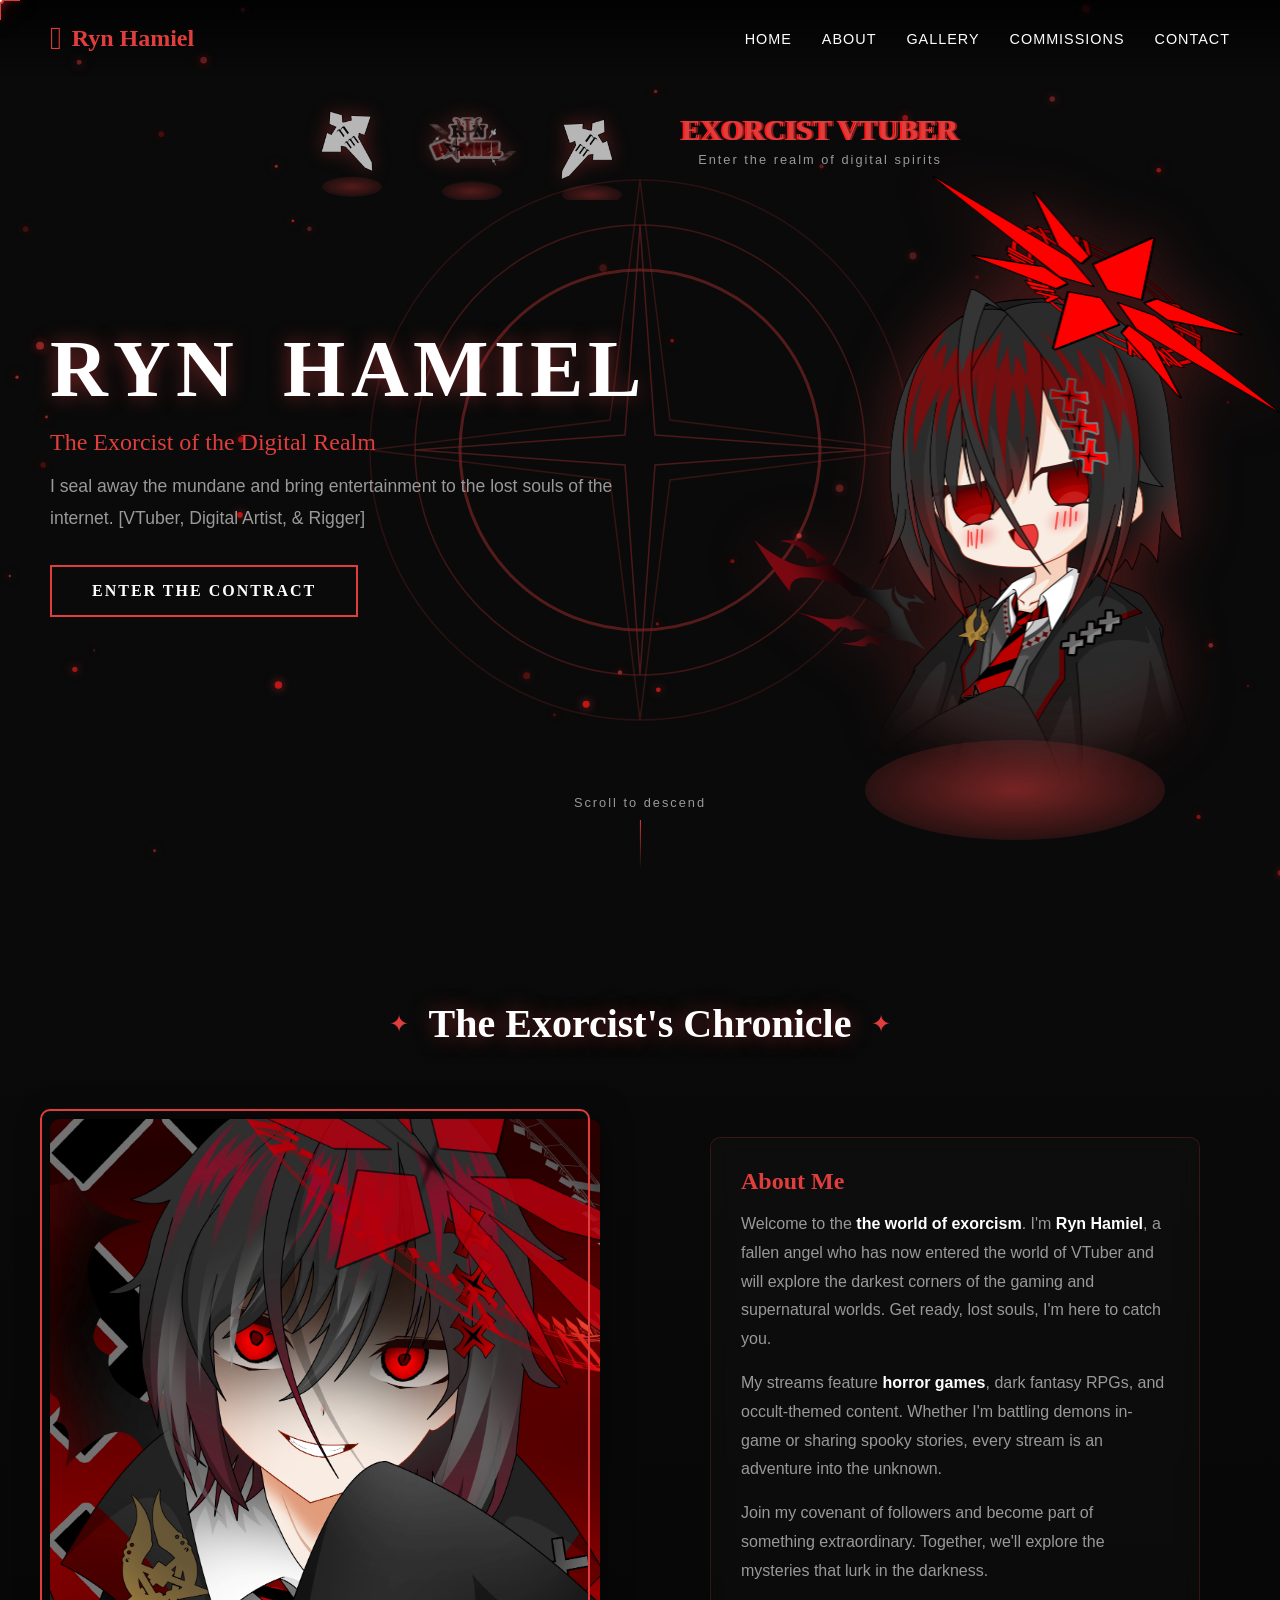
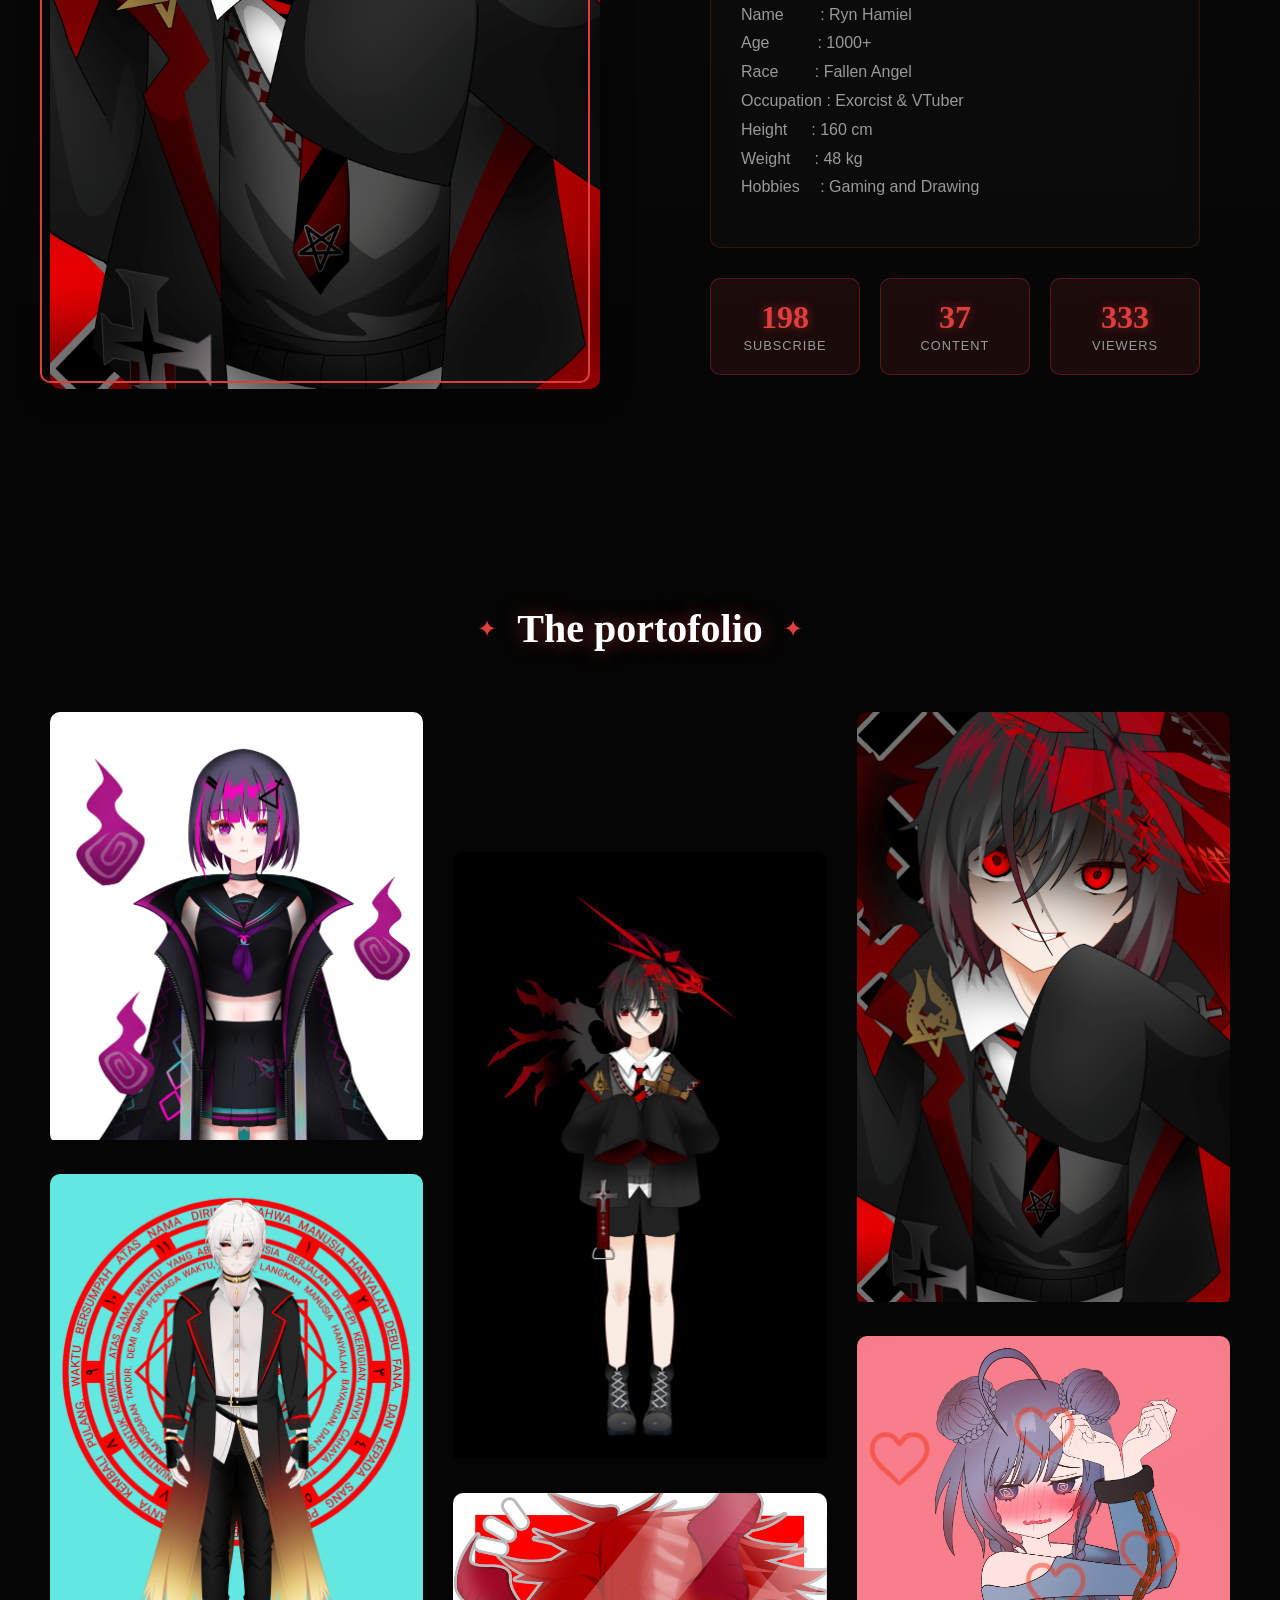
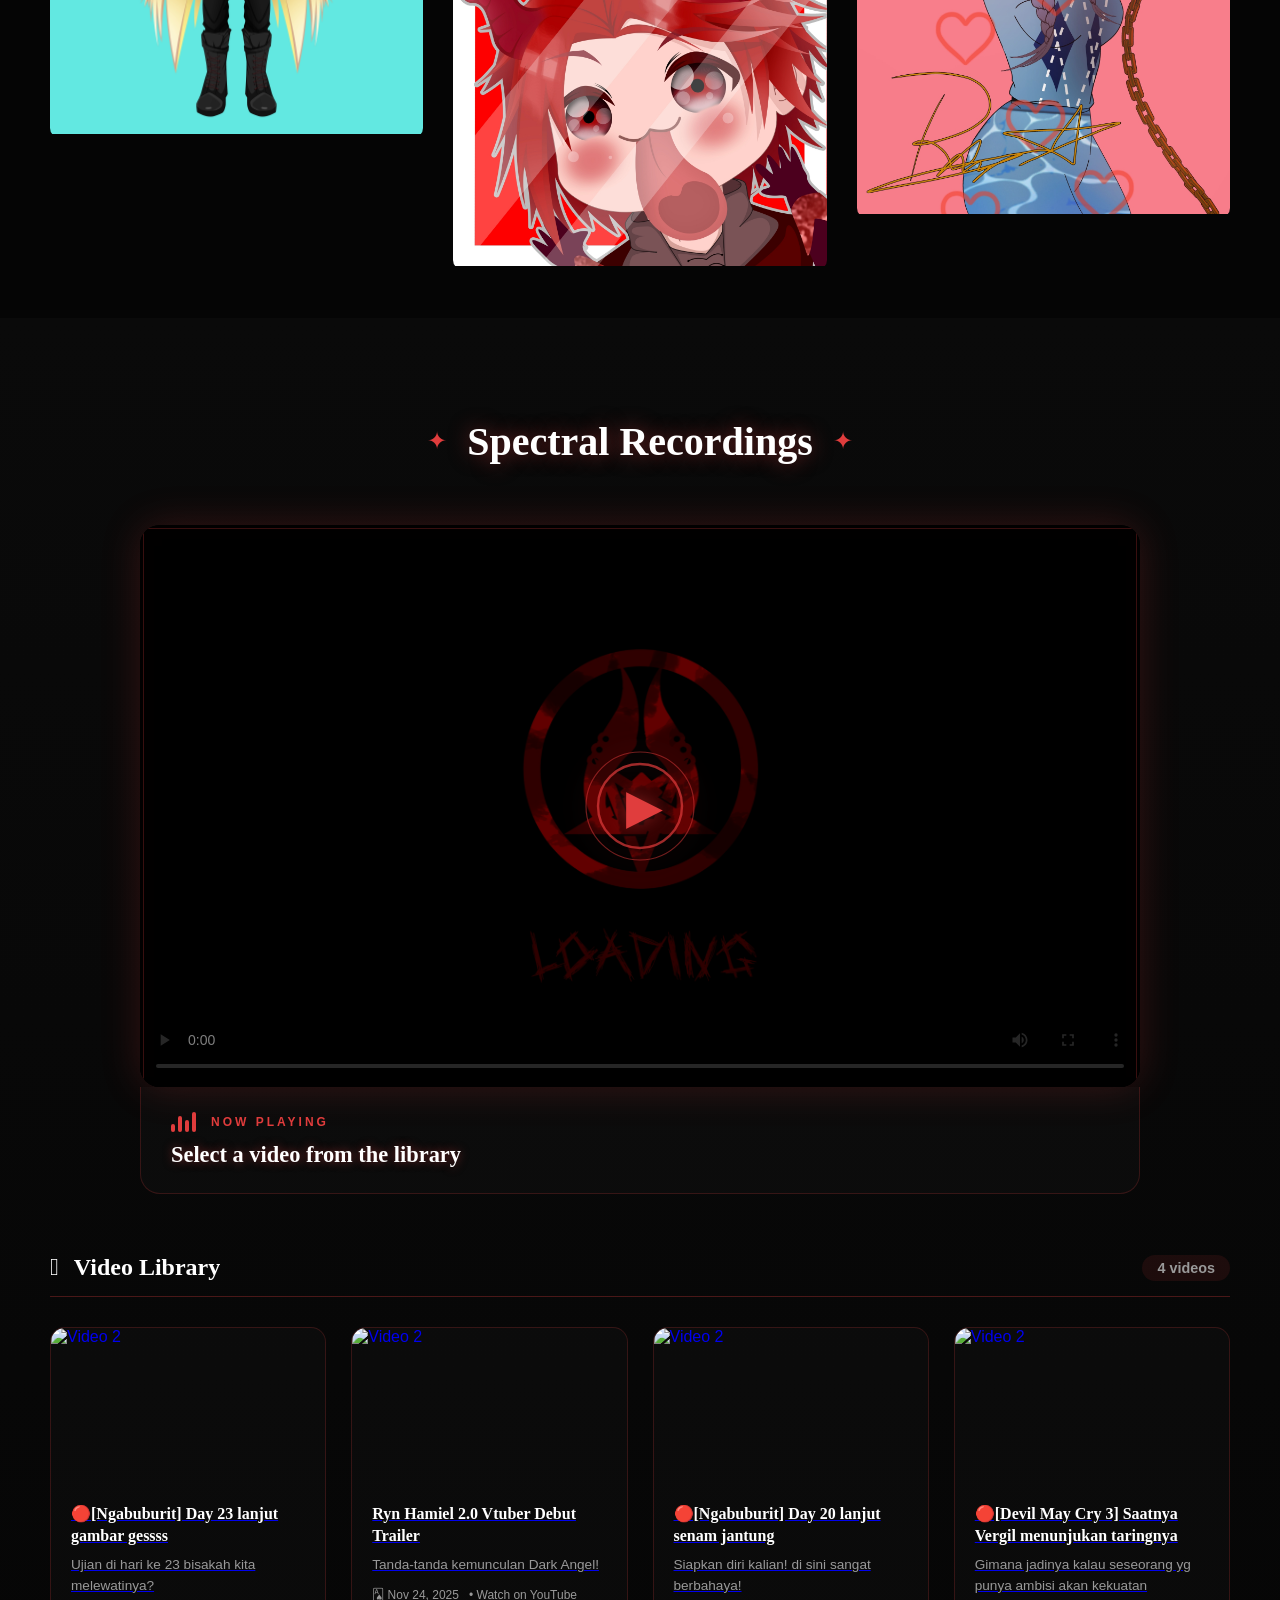
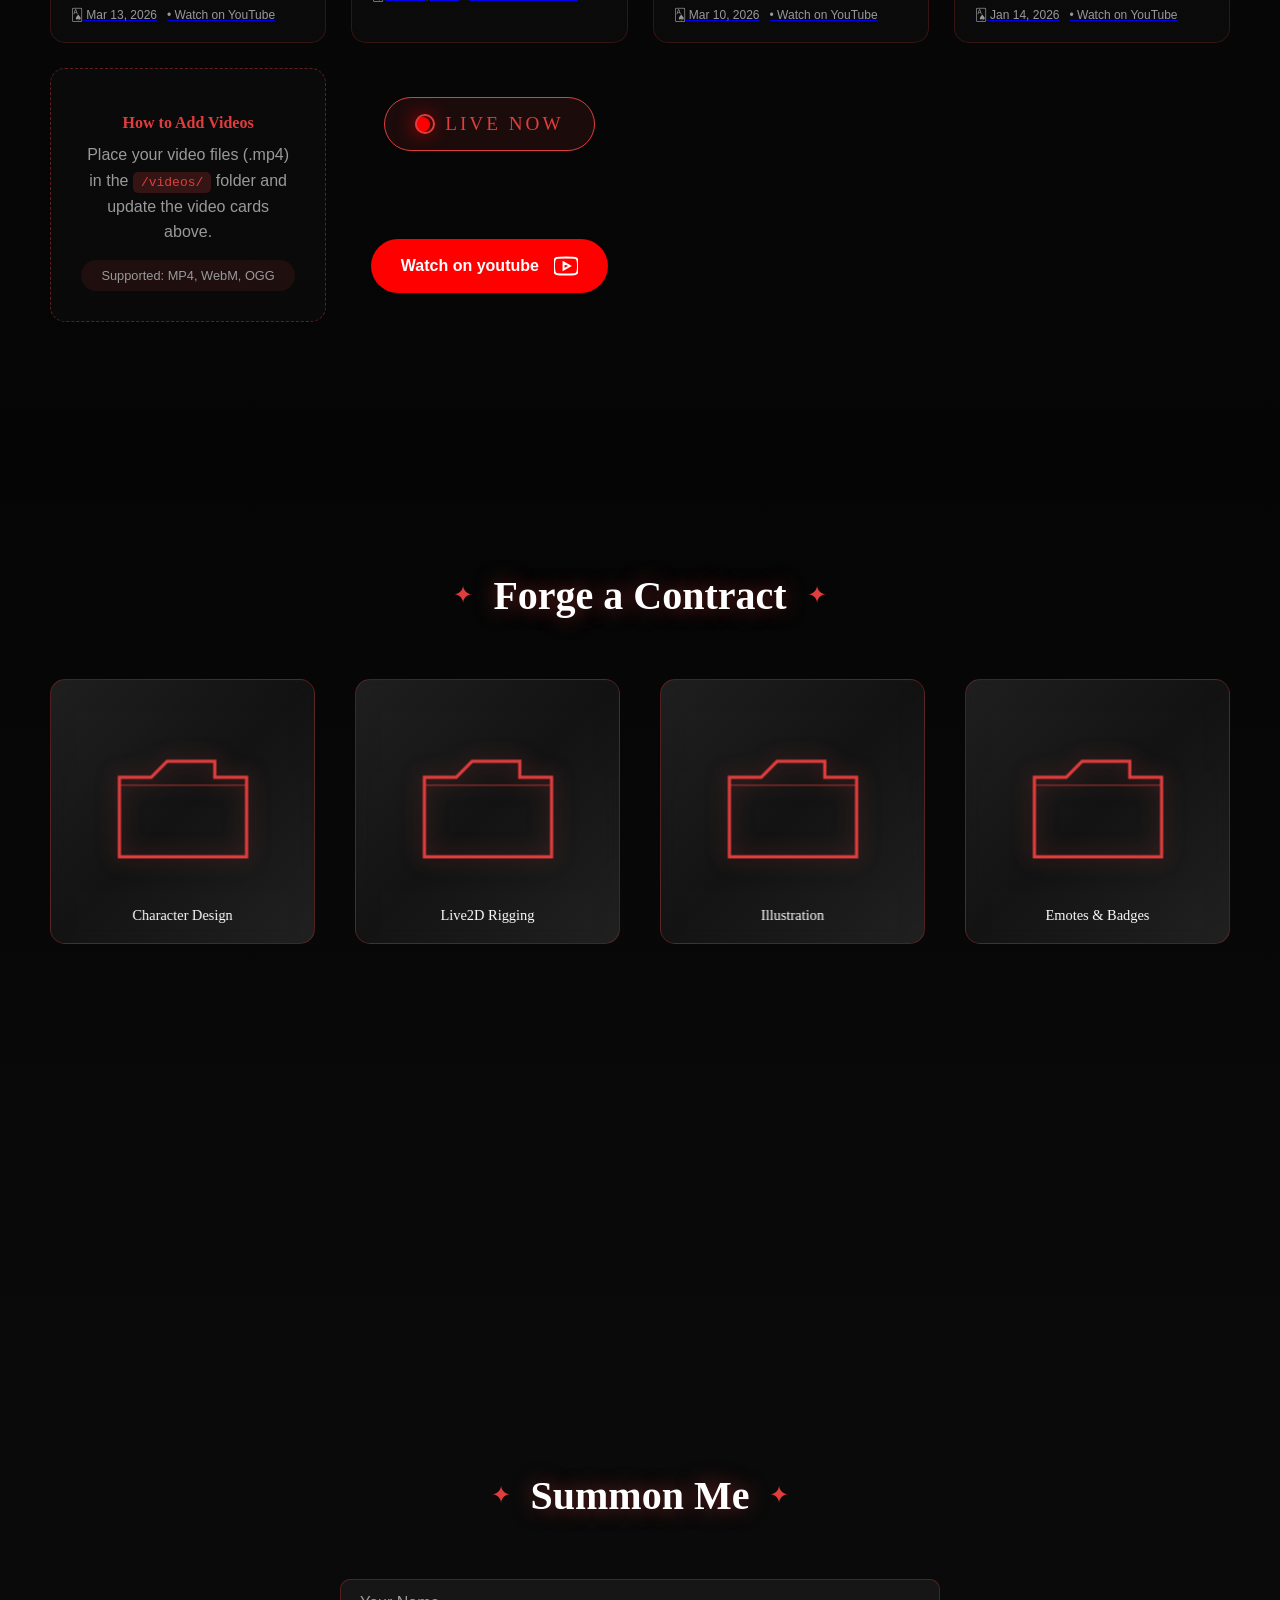
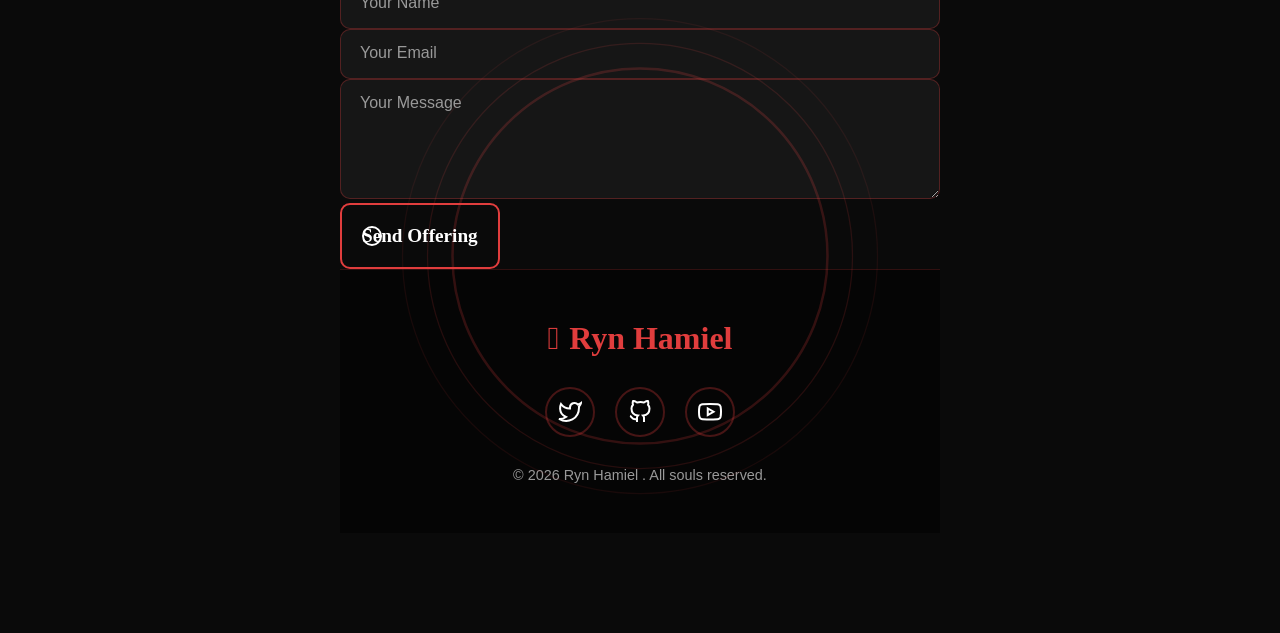
==== commit 3945dedf: "Add files via upload" ====
--- a/index.html
+++ b/index.html
@@ -543,7 +543,7 @@
                 <button class="close-detail">×</button>
                 <h3>Emotes & Badges</h3>
                 <div class="detail-image">
-                    <img src="images/gallery-3.jpg" alt="Emotes">
+                    <img src="images/aura.jpg" alt="Emotes">
                 </div>
                 <div class="detail-info">
                     <p>Custom Twitch/YouTube emotes and subscriber badges for your channel.</p>
--- a/css/style.css
+++ b/css/style.css
@@ -0,0 +1,2297 @@
+/* ========================================
+   KAGURA - EXORCIST VTUBER WEBSITE
+   Black & Red Gothic Theme
+   ======================================== */
+
+/* CSS Variables */
+:root {
+    --primary-red: #e03d3d;
+    --dark-red: #8b1a1a;
+    --blood-red: #ff1a1a;
+    --dark-bg: #0a0a0a;
+    --darker-bg: #050505;
+    --black: #000000;
+    --white: #ffffff;
+    --light-gray: #f4f4f4;
+    --gray: #999999;
+    --dark-gray: #333333;
+    --border-gray: #cdcdcd;
+    --glow-red: rgba(224, 61, 61, 0.5);
+    --glow-intense: rgba(224, 61, 61, 0.8);
+    
+    --font-display: 'Cinzel Decorative', serif;
+    --font-body: 'Quicksand', sans-serif;
+    
+    --transition-fast: 0.3s cubic-bezier(0.16, 1, 0.3, 1);
+    --transition-smooth: 0.8s cubic-bezier(0.65, 0, 0.35, 1);
+}
+
+/* Reset & Base */
+* {
+    margin: 0;
+    padding: 0;
+    box-sizing: border-box;
+}
+
+html {
+    scroll-behavior: smooth;
+}
+
+body {
+    font-family: var(--font-body);
+    background-color: var(--dark-bg);
+    color: var(--white);
+    overflow-x: hidden;
+    cursor: none;
+}
+
+::selection {
+    background: var(--primary-red);
+    color: var(--white);
+}
+
+/* ========================================
+   CUSTOM CROSS CURSOR
+   ======================================== */
+.cursor-cross {
+    position: fixed;
+    width: 40px;
+    height: 40px;
+    pointer-events: none;
+    z-index: 9999;
+    transform: translate(-50%, -50%);
+    transition: transform 0.1s ease-out;
+}
+
+.cross-hair {
+    position: absolute;
+    top: 50%;
+    left: 50%;
+    width: 40px;
+    height: 40px;
+    transform: translate(-50%, -50%);
+}
+
+.cross-hair::before,
+.cross-hair::after {
+    content: '';
+    position: absolute;
+    background: var(--primary-red);
+    box-shadow: 0 0 10px var(--glow-red), 0 0 20px var(--glow-red);
+}
+
+.cross-hair::before {
+    width: 40px;
+    height: 2px;
+    top: 50%;
+    left: 0;
+    transform: translateY(-50%);
+}
+
+.cross-hair::after {
+    width: 2px;
+    height: 40px;
+    left: 50%;
+    top: 0;
+    transform: translateX(-50%);
+}
+
+.cross-center {
+    position: absolute;
+    top: 50%;
+    left: 50%;
+    width: 8px;
+    height: 8px;
+    background: var(--white);
+    border: 2px solid var(--primary-red);
+    border-radius: 50%;
+    transform: translate(-50%, -50%);
+    box-shadow: 0 0 10px var(--glow-red);
+    animation: pulse 1.5s ease-in-out infinite;
+}
+
+@keyframes pulse {
+    0%, 100% { transform: translate(-50%, -50%) scale(1); opacity: 1; }
+    50% { transform: translate(-50%, -50%) scale(0.8); opacity: 0.7; }
+}
+
+/* Hover state for cursor */
+.cursor-hover .cross-hair::before,
+.cursor-hover .cross-hair::after {
+    background: var(--blood-red);
+    box-shadow: 0 0 15px var(--glow-intense), 0 0 30px var(--glow-intense);
+}
+
+.cursor-hover .cross-center {
+    background: var(--primary-red);
+    border-color: var(--white);
+}
+
+/* ========================================
+   PARTICLE CANVAS
+   ======================================== */
+#particle-canvas {
+    position: fixed;
+    top: 0;
+    left: 0;
+    width: 100%;
+    height: 100%;
+    pointer-events: none;
+    z-index: 1;
+}
+
+/* ========================================
+   NAVIGATION
+   ======================================== */
+.nav {
+    position: fixed;
+    top: 0;
+    left: 0;
+    width: 100%;
+    padding: 20px 50px;
+    display: flex;
+    justify-content: space-between;
+    align-items: center;
+    z-index: 1000;
+    background: linear-gradient(to bottom, rgba(0,0,0,0.8), transparent);
+    transition: var(--transition-fast);
+}
+
+.nav.scrolled {
+    background: rgba(10, 10, 10, 0.95);
+    backdrop-filter: blur(10px);
+}
+
+.nav-logo {
+    display: flex;
+    align-items: center;
+    gap: 10px;
+    font-family: var(--font-display);
+    font-size: 1.5rem;
+    font-weight: 700;
+    color: var(--primary-red);
+}
+
+.nav-logo .rune {
+    font-size: 2rem;
+    animation: glow 2s ease-in-out infinite;
+}
+
+@keyframes glow {
+    0%, 100% { text-shadow: 0 0 10px var(--glow-red); }
+    50% { text-shadow: 0 0 20px var(--glow-intense), 0 0 30px var(--glow-intense); }
+}
+
+.nav-links {
+    display: flex;
+    list-style: none;
+    gap: 30px;
+}
+
+.nav-links a {
+    position: relative;
+    color: var(--white);
+    text-decoration: none;
+    font-weight: 500;
+    font-size: 0.9rem;
+    letter-spacing: 1px;
+    text-transform: uppercase;
+    transition: var(--transition-fast);
+}
+
+.nav-links a::before {
+    content: attr(data-text);
+    position: absolute;
+    top: 0;
+    left: 0;
+    width: 0;
+    overflow: hidden;
+    color: var(--primary-red);
+    transition: width 0.3s ease;
+    white-space: nowrap;
+}
+
+.nav-links a:hover::before {
+    width: 100%;
+}
+
+.nav-links a:hover {
+    color: var(--primary-red);
+    text-shadow: 0 0 10px var(--glow-red);
+}
+
+.nav-toggle {
+    display: none;
+    flex-direction: column;
+    gap: 5px;
+    cursor: none;
+}
+
+.nav-toggle span {
+    width: 25px;
+    height: 2px;
+    background: var(--white);
+    transition: var(--transition-fast);
+}
+
+/* ========================================
+   CHARACTER BANNER (Top Display)
+   ======================================== */
+.character-banner {
+    position: fixed;
+    top: 80px;
+    left: 0;
+    width: 100%;
+    height: 120px;
+    display: flex;
+    justify-content: center;
+    align-items: center;
+    gap: 20px;
+    z-index: 100;
+    pointer-events: none;
+    overflow: hidden;
+}
+
+.banner-char {
+    position: relative;
+    width: 100px;
+    height: 100px;
+    opacity: 0.7;
+    transition: var(--transition-fast);
+}
+
+.banner-char img {
+    width: 100%;
+    height: 100%;
+    object-fit: contain;
+    filter: drop-shadow(0 0 10px var(--glow-red));
+}
+
+.char-glow {
+    position: absolute;
+    bottom: -10px;
+    left: 50%;
+    transform: translateX(-50%);
+    width: 60px;
+    height: 20px;
+    background: radial-gradient(ellipse, var(--glow-red), transparent);
+    border-radius: 50%;
+    animation: glow-pulse 2s ease-in-out infinite;
+}
+
+@keyframes glow-pulse {
+    0%, 100% { opacity: 0.5; transform: translateX(-50%) scale(1); }
+    50% { opacity: 0.8; transform: translateX(-50%) scale(1.2); }
+}
+
+.banner-text {
+    text-align: center;
+    padding: 0 20px;
+}
+
+.glitch-text {
+    font-family: var(--font-display);
+    font-size: 1.8rem;
+    font-weight: 700;
+    color: var(--primary-red);
+    position: relative;
+    animation: glitch 3s infinite;
+}
+
+@keyframes glitch {
+    0%, 90%, 100% { 
+        text-shadow: 2px 0 var(--dark-red), -2px 0 var(--blood-red);
+        transform: translate(0);
+    }
+    92% { 
+        text-shadow: -2px 0 var(--dark-red), 2px 0 var(--blood-red);
+        transform: translate(2px, 1px);
+    }
+    94% { 
+        text-shadow: 2px 0 var(--dark-red), -2px 0 var(--blood-red);
+        transform: translate(-1px, -1px);
+    }
+    96% { 
+        text-shadow: -2px 0 var(--dark-red), 2px 0 var(--blood-red);
+        transform: translate(0);
+    }
+}
+
+.banner-text p {
+    font-size: 0.8rem;
+    color: var(--gray);
+    letter-spacing: 2px;
+    margin-top: 5px;
+}
+
+/* ========================================
+   HERO SECTION
+   ======================================== */
+.hero {
+    position: relative;
+    min-height: 100vh;
+    display: flex;
+    align-items: center;
+    justify-content: center;
+    padding: 150px 50px 100px;
+    overflow: hidden;
+}
+
+.hero-bg {
+    position: absolute;
+    top: 0;
+    left: 0;
+    width: 100%;
+    height: 100%;
+    z-index: 0;
+}
+
+.magical-circle {
+    position: absolute;
+    top: 50%;
+    left: 50%;
+    transform: translate(-50%, -50%);
+    width: 600px;
+    height: 600px;
+    opacity: 0.5;
+}
+
+.magical-circle svg {
+    width: 100%;
+    height: 100%;
+    animation: rotate 60s linear infinite;
+}
+
+@keyframes rotate {
+    from { transform: rotate(0deg); }
+    to { transform: rotate(360deg); }
+}
+
+.hero-content {
+    position: relative;
+    z-index: 2;
+    display: grid;
+    grid-template-columns: 1fr 1fr;
+    gap: 50px;
+    max-width: 1400px;
+    width: 100%;
+    align-items: center;
+}
+
+.hero-text {
+    padding-right: 50px;
+}
+
+.hero-title {
+    font-family: var(--font-display);
+    font-size: 5rem;
+    font-weight: 900;
+    line-height: 1;
+    margin-bottom: 20px;
+    display: flex;
+    gap: 5px;
+}
+
+.title-char {
+    display: inline-block;
+    opacity: 0;
+    transform: translateY(100%) rotate(5deg);
+    animation: char-reveal 0.8s var(--transition-fast) forwards;
+    text-shadow: 0 0 20px var(--glow-red);
+}
+
+.title-char:nth-child(1) { animation-delay: 0.2s; }
+.title-char:nth-child(2) { animation-delay: 0.25s; }
+.title-char:nth-child(3) { animation-delay: 0.3s; }
+.title-char:nth-child(4) { animation-delay: 0.35s; }
+.title-char:nth-child(5) { animation-delay: 0.4s; }
+.title-char:nth-child(6) { animation-delay: 0.45s; }
+
+@keyframes char-reveal {
+    to {
+        opacity: 1;
+        transform: translateY(0) rotate(0);
+    }
+}
+
+.hero-subtitle {
+    font-family: var(--font-display);
+    font-size: 1.5rem;
+    color: var(--primary-red);
+    margin-bottom: 15px;
+    opacity: 0;
+    animation: fade-in 1s 0.6s forwards;
+}
+
+.hero-desc {
+    font-size: 1.1rem;
+    color: var(--gray);
+    line-height: 1.8;
+    margin-bottom: 30px;
+    opacity: 0;
+    animation: fade-in 1s 0.8s forwards;
+}
+
+@keyframes fade-in {
+    to { opacity: 1; }
+}
+
+.cta-button {
+    position: relative;
+    display: inline-block;
+    padding: 15px 40px;
+    background: transparent;
+    border: 2px solid var(--primary-red);
+    color: var(--white);
+    font-family: var(--font-display);
+    font-size: 1rem;
+    font-weight: 700;
+    text-decoration: none;
+    text-transform: uppercase;
+    letter-spacing: 2px;
+    overflow: hidden;
+    transition: var(--transition-fast);
+    opacity: 0;
+    animation: scale-in 0.6s 1s forwards;
+}
+
+@keyframes scale-in {
+    from { 
+        opacity: 0;
+        transform: scale(0);
+    }
+    to { 
+        opacity: 1;
+        transform: scale(1);
+    }
+}
+
+.cta-button::before {
+    content: '';
+    position: absolute;
+    top: 0;
+    left: -100%;
+    width: 100%;
+    height: 100%;
+    background: linear-gradient(90deg, transparent, var(--primary-red), transparent);
+    transition: left 0.5s ease;
+}
+
+.cta-button:hover::before {
+    left: 100%;
+}
+
+.cta-button:hover {
+    background: var(--primary-red);
+    box-shadow: 0 0 30px var(--glow-red);
+    transform: translateY(-3px);
+}
+
+.cta-glow {
+    position: absolute;
+    top: 50%;
+    left: 50%;
+    transform: translate(-50%, -50%);
+    width: 0;
+    height: 0;
+    background: radial-gradient(circle, var(--glow-red), transparent);
+    border-radius: 50%;
+    transition: var(--transition-fast);
+    z-index: -1;
+}
+
+.cta-button:hover .cta-glow {
+    width: 200px;
+    height: 200px;
+}
+
+.hero-image {
+    position: relative;
+    display: flex;
+    justify-content: center;
+    align-items: center;
+}
+
+.hero-image img {
+    max-height: 70vh;
+    width: auto;
+    object-fit: contain;
+    filter: drop-shadow(0 0 30px rgba(224, 61, 61, 0.3));
+    animation: float 6s ease-in-out infinite;
+}
+
+@keyframes float {
+    0%, 100% { transform: translateY(0); }
+    50% { transform: translateY(-20px); }
+}
+
+.image-aura {
+    position: absolute;
+    bottom: -50px;
+    left: 50%;
+    transform: translateX(-50%);
+    width: 300px;
+    height: 100px;
+    background: radial-gradient(ellipse, var(--glow-red), transparent);
+    border-radius: 50%;
+    animation: aura-pulse 3s ease-in-out infinite;
+}
+
+@keyframes aura-pulse {
+    0%, 100% { opacity: 0.5; transform: translateX(-50%) scale(1); }
+    50% { opacity: 0.8; transform: translateX(-50%) scale(1.1); }
+}
+
+.hero-scroll {
+    position: absolute;
+    bottom: 30px;
+    left: 50%;
+    transform: translateX(-50%);
+    display: flex;
+    flex-direction: column;
+    align-items: center;
+    gap: 10px;
+    color: var(--gray);
+    font-size: 0.8rem;
+    letter-spacing: 2px;
+}
+
+.scroll-line {
+    width: 1px;
+    height: 50px;
+    background: linear-gradient(to bottom, var(--primary-red), transparent);
+    animation: scroll-line 2s ease-in-out infinite;
+}
+
+@keyframes scroll-line {
+    0%, 100% { transform: scaleY(1); opacity: 1; }
+    50% { transform: scaleY(0.5); opacity: 0.5; }
+}
+
+/* ========================================
+   SECTION HEADER
+   ======================================== */
+.section-header {
+    display: flex;
+    justify-content: center;
+    align-items: center;
+    gap: 20px;
+    margin-bottom: 60px;
+}
+
+.section-rune {
+    font-size: 1.5rem;
+    color: var(--primary-red);
+    animation: rotate 10s linear infinite;
+}
+
+.section-title {
+    font-family: var(--font-display);
+    font-size: 2.5rem;
+    font-weight: 700;
+    color: var(--white);
+    text-align: center;
+    text-shadow: 0 0 20px var(--glow-red);
+}
+
+/* ========================================
+   ABOUT SECTION
+   ======================================== */
+.about {
+    position: relative;
+    padding: 100px 50px;
+    background: linear-gradient(to bottom, var(--dark-bg), var(--darker-bg));
+}
+
+.about-content {
+    display: grid;
+    grid-template-columns: 1fr 1fr;
+    gap: 80px;
+    max-width: 1200px;
+    margin: 0 auto;
+    align-items: center;
+}
+
+.about-image {
+    position: relative;
+}
+
+.about-image img {
+    width: 100%;
+    border-radius: 10px;
+    box-shadow: 0 0 30px rgba(0, 0, 0, 0.5);
+}
+
+.image-frame {
+    position: absolute;
+    top: -10px;
+    left: -10px;
+    right: 10px;
+    bottom: 10px;
+    border: 2px solid var(--primary-red);
+    border-radius: 10px;
+    pointer-events: none;
+    animation: frame-pulse 3s ease-in-out infinite;
+}
+
+@keyframes frame-pulse {
+    0%, 100% { opacity: 0.5; }
+    50% { opacity: 1; box-shadow: 0 0 20px var(--glow-red); }
+}
+
+.about-text {
+    padding: 30px;
+}
+
+.text-card {
+    background: rgba(255, 255, 255, 0.02);
+    border: 1px solid rgba(224, 61, 61, 0.2);
+    border-radius: 10px;
+    padding: 30px;
+    margin-bottom: 30px;
+    backdrop-filter: blur(10px);
+}
+
+.text-card h3 {
+    font-family: var(--font-display);
+    font-size: 1.5rem;
+    color: var(--primary-red);
+    margin-bottom: 15px;
+}
+
+.text-card p {
+    color: var(--gray);
+    line-height: 1.8;
+    margin-bottom: 15px;
+}
+
+.text-card strong {
+    color: var(--white);
+}
+
+.stats {
+    display: flex;
+    justify-content: space-between;
+    gap: 20px;
+}
+
+.stat-item {
+    text-align: center;
+    padding: 20px;
+    background: rgba(224, 61, 61, 0.1);
+    border-radius: 10px;
+    border: 1px solid rgba(224, 61, 61, 0.3);
+    flex: 1;
+}
+
+.stat-number {
+    display: block;
+    font-family: var(--font-display);
+    font-size: 2rem;
+    font-weight: 700;
+    color: var(--primary-red);
+    text-shadow: 0 0 10px var(--glow-red);
+}
+
+.stat-label {
+    font-size: 0.8rem;
+    color: var(--gray);
+    text-transform: uppercase;
+    letter-spacing: 1px;
+}
+
+/* ========================================
+   GALLERY SECTION
+   ======================================== */
+.gallery {
+    position: relative;
+    padding: 100px 50px;
+    background: var(--darker-bg);
+}
+
+.gallery-grid {
+    display: grid;
+    grid-template-columns: repeat(3, 1fr);
+    gap: 30px;
+    max-width: 1400px;
+    margin: 0 auto;
+}
+
+.gallery-column {
+    display: flex;
+    flex-direction: column;
+    gap: 30px;
+}
+
+.column-2 {
+    margin-top: 50px;
+}
+
+.gallery-item {
+    position: relative;
+    overflow: hidden;
+    border-radius: 10px;
+    cursor: none;
+    transition: var(--transition-fast);
+}
+
+.gallery-item::before {
+    content: '';
+    position: absolute;
+    top: 0;
+    left: 0;
+    width: 100%;
+    height: 100%;
+    border: 2px solid transparent;
+    border-radius: 10px;
+    transition: var(--transition-fast);
+    z-index: 2;
+    pointer-events: none;
+}
+
+.gallery-item:hover::before {
+    border-color: var(--primary-red);
+    box-shadow: 0 0 30px var(--glow-red), inset 0 0 30px var(--glow-red);
+}
+
+.gallery-item img {
+    width: 100%;
+    height: auto;
+    transition: var(--transition-fast);
+}
+
+.gallery-item:hover img {
+    transform: scale(1.05);
+}
+
+.item-overlay {
+    position: absolute;
+    bottom: 0;
+    left: 0;
+    width: 100%;
+    padding: 20px;
+    background: linear-gradient(to top, rgba(0,0,0,0.9), transparent);
+    transform: translateY(100%);
+    transition: var(--transition-fast);
+}
+
+.gallery-item:hover .item-overlay {
+    transform: translateY(0);
+}
+
+.item-title {
+    font-family: var(--font-display);
+    font-size: 1.2rem;
+    color: var(--primary-red);
+}
+
+/* ========================================
+   COMMISSIONS SECTION
+   ======================================== */
+.commissions {
+    position: relative;
+    padding: 100px 50px;
+    background: linear-gradient(to bottom, var(--darker-bg), var(--dark-bg));
+    min-height: 100vh;
+}
+
+.folders-container {
+    display: grid;
+    grid-template-columns: repeat(4, 1fr);
+    gap: 40px;
+    max-width: 1200px;
+    margin: 0 auto;
+    perspective: 1000px;
+}
+
+/* Broken Glass Folder Effect */
+.folder {
+    position: relative;
+    width: 100%;
+    aspect-ratio: 1;
+    cursor: none;
+    transition: var(--transition-fast);
+    transform-style: preserve-3d;
+}
+
+.folder-glass {
+    position: absolute;
+    top: 0;
+    left: 0;
+    width: 100%;
+    height: 100%;
+    background: linear-gradient(135deg, 
+        rgba(255, 255, 255, 0.1) 0%, 
+        rgba(255, 255, 255, 0.05) 50%,
+        rgba(255, 255, 255, 0.1) 100%);
+    border: 1px solid rgba(224, 61, 61, 0.3);
+    border-radius: 15px;
+    backdrop-filter: blur(10px);
+    overflow: hidden;
+    transition: var(--transition-fast);
+}
+
+.glass-shards {
+    position: absolute;
+    top: 0;
+    left: 0;
+    width: 100%;
+    height: 100%;
+    opacity: 0;
+    transition: var(--transition-fast);
+}
+
+.shard {
+    position: absolute;
+    background: linear-gradient(135deg, 
+        rgba(224, 61, 61, 0.4), 
+        rgba(255, 255, 255, 0.1));
+    backdrop-filter: blur(5px);
+    border: 1px solid rgba(224, 61, 61, 0.5);
+    transition: var(--transition-fast);
+}
+
+.shard-1 {
+    top: 10%;
+    left: 10%;
+    width: 30%;
+    height: 25%;
+    clip-path: polygon(0 0, 100% 20%, 80% 100%, 20% 80%);
+}
+
+.shard-2 {
+    top: 5%;
+    right: 15%;
+    width: 25%;
+    height: 30%;
+    clip-path: polygon(20% 0, 100% 0, 80% 100%, 0 60%);
+}
+
+.shard-3 {
+    bottom: 20%;
+    left: 5%;
+    width: 35%;
+    height: 35%;
+    clip-path: polygon(0 20%, 80% 0, 100% 80%, 30% 100%);
+}
+
+.shard-4 {
+    bottom: 10%;
+    right: 10%;
+    width: 30%;
+    height: 30%;
+    clip-path: polygon(30% 10%, 100% 30%, 70% 100%, 0 70%);
+}
+
+.shard-5 {
+    top: 40%;
+    left: 35%;
+    width: 25%;
+    height: 25%;
+    clip-path: polygon(50% 0, 100% 50%, 50% 100%, 0 50%);
+}
+
+.folder:hover .glass-shards {
+    opacity: 1;
+}
+
+.folder:hover .shard {
+    animation: shard-shimmer 2s ease-in-out infinite;
+}
+
+@keyframes shard-shimmer {
+    0%, 100% { opacity: 0.5; }
+    50% { opacity: 1; box-shadow: 0 0 15px var(--glow-red); }
+}
+
+.folder-icon {
+    position: absolute;
+    top: 50%;
+    left: 50%;
+    transform: translate(-50%, -50%);
+    width: 60%;
+    height: auto;
+    z-index: 2;
+}
+
+.folder-icon svg {
+    width: 100%;
+    height: auto;
+    filter: drop-shadow(0 0 10px var(--glow-red));
+}
+
+.folder-label {
+    position: absolute;
+    bottom: 20px;
+    left: 50%;
+    transform: translateX(-50%);
+    font-family: var(--font-display);
+    font-size: 0.9rem;
+    color: var(--white);
+    text-align: center;
+    white-space: nowrap;
+    z-index: 2;
+    transition: var(--transition-fast);
+}
+
+.folder-glow {
+    position: absolute;
+    top: 50%;
+    left: 50%;
+    transform: translate(-50%, -50%);
+    width: 0;
+    height: 0;
+    background: radial-gradient(circle, var(--glow-red), transparent);
+    border-radius: 50%;
+    transition: var(--transition-fast);
+    z-index: 0;
+}
+
+.folder:hover {
+    transform: translateY(-10px) rotateX(5deg);
+}
+
+.folder:hover .folder-glow {
+    width: 150%;
+    height: 150%;
+}
+
+.folder:hover .folder-label {
+    color: var(--primary-red);
+    text-shadow: 0 0 10px var(--glow-red);
+}
+
+/* ========================================
+   VIDEOS SECTION - LOCAL PLAYER
+   ======================================== */
+.videos {
+    position: relative;
+    padding: 100px 50px;
+    background: linear-gradient(to bottom, var(--dark-bg), var(--darker-bg));
+}
+
+/* Video Player Container */
+.video-player-container {
+    max-width: 1000px;
+    margin: 0 auto 60px;
+}
+
+.player-frame {
+    position: relative;
+    border-radius: 20px;
+    overflow: hidden;
+    box-shadow: 0 0 40px rgba(224, 61, 61, 0.2);
+    background: var(--darker-bg);
+}
+
+.ritual-border {
+    position: absolute;
+    top: 0;
+    left: 0;
+    width: 100%;
+    height: 100%;
+    pointer-events: none;
+    z-index: 10;
+    padding: 3px;
+}
+
+.ritual-border svg {
+    width: 100%;
+    height: 100%;
+    filter: drop-shadow(0 0 10px var(--glow-red));
+}
+
+.player-frame video {
+    width: 100%;
+    aspect-ratio: 16/9;
+    display: block;
+    background: var(--black);
+}
+
+/* Custom Video Controls Overlay */
+.video-controls-overlay {
+    position: absolute;
+    top: 0;
+    left: 0;
+    width: 100%;
+    height: 100%;
+    display: flex;
+    justify-content: center;
+    align-items: center;
+    background: rgba(0, 0, 0, 0.5);
+    z-index: 5;
+    transition: opacity 0.3s ease;
+}
+
+.player-frame.playing .video-controls-overlay {
+    opacity: 0;
+    pointer-events: none;
+}
+
+.ritual-play-btn {
+    position: relative;
+    width: 120px;
+    height: 120px;
+    display: flex;
+    justify-content: center;
+    align-items: center;
+    cursor: none;
+    transition: var(--transition-fast);
+}
+
+.ritual-circle-small {
+    position: absolute;
+    width: 100%;
+    height: 100%;
+    animation: rotate 8s linear infinite;
+}
+
+.ritual-circle-small svg {
+    width: 100%;
+    height: 100%;
+    filter: drop-shadow(0 0 15px var(--glow-red));
+}
+
+.play-symbol {
+    font-size: 3rem;
+    color: var(--primary-red);
+    text-shadow: 0 0 20px var(--glow-red);
+    z-index: 2;
+    margin-left: 8px;
+    transition: var(--transition-fast);
+}
+
+.ritual-play-btn:hover {
+    transform: scale(1.15);
+}
+
+.ritual-play-btn:hover .play-symbol {
+    color: var(--blood-red);
+    text-shadow: 0 0 30px var(--glow-intense);
+}
+
+/* Now Playing Info */
+.now-playing {
+    padding: 25px 30px;
+    background: rgba(255, 255, 255, 0.02);
+    border: 1px solid rgba(224, 61, 61, 0.2);
+    border-top: none;
+    border-radius: 0 0 20px 20px;
+}
+
+.playing-indicator {
+    display: flex;
+    align-items: center;
+    gap: 15px;
+    margin-bottom: 10px;
+}
+
+.equalizer {
+    display: flex;
+    align-items: flex-end;
+    gap: 3px;
+    height: 20px;
+}
+
+.equalizer span {
+    width: 4px;
+    background: var(--primary-red);
+    border-radius: 2px;
+    animation: equalizer 0.8s ease-in-out infinite;
+}
+
+.equalizer span:nth-child(1) { height: 8px; animation-delay: 0s; }
+.equalizer span:nth-child(2) { height: 16px; animation-delay: 0.1s; }
+.equalizer span:nth-child(3) { height: 12px; animation-delay: 0.2s; }
+.equalizer span:nth-child(4) { height: 20px; animation-delay: 0.3s; }
+
+@keyframes equalizer {
+    0%, 100% { transform: scaleY(1); }
+    50% { transform: scaleY(0.5); }
+}
+
+.playing-text {
+    font-size: 0.75rem;
+    color: var(--primary-red);
+    letter-spacing: 3px;
+    font-weight: 600;
+}
+
+.now-playing h3 {
+    font-family: var(--font-display);
+    font-size: 1.4rem;
+    color: var(--white);
+    text-shadow: 0 0 10px var(--glow-red);
+}
+
+/* Video Library */
+.video-library {
+    max-width: 1400px;
+    margin: 0 auto 50px;
+}
+
+.library-title {
+    display: flex;
+    align-items: center;
+    gap: 15px;
+    font-family: var(--font-display);
+    font-size: 1.5rem;
+    color: var(--white);
+    margin-bottom: 30px;
+    padding-bottom: 15px;
+    border-bottom: 1px solid rgba(224, 61, 61, 0.3);
+}
+
+.video-count {
+    font-family: var(--font-body);
+    font-size: 0.9rem;
+    color: var(--gray);
+    background: rgba(224, 61, 61, 0.1);
+    padding: 5px 15px;
+    border-radius: 20px;
+    margin-left: auto;
+}
+
+/* Video Grid */
+.video-grid {
+    display: grid;
+    grid-template-columns: repeat(4, 1fr);
+    gap: 25px;
+}
+
+.video-card {
+    position: relative;
+    background: rgba(255, 255, 255, 0.02);
+    border: 1px solid rgba(224, 61, 61, 0.2);
+    border-radius: 15px;
+    overflow: hidden;
+    cursor: none;
+    transition: var(--transition-fast);
+}
+
+.video-card:hover {
+    transform: translateY(-10px);
+    border-color: var(--primary-red);
+    box-shadow: 0 0 30px var(--glow-red);
+}
+
+.video-card.active {
+    border-color: var(--primary-red);
+    box-shadow: 0 0 30px var(--glow-red), inset 0 0 20px var(--glow-red);
+}
+
+.video-thumbnail {
+    position: relative;
+    padding-bottom: 56.25%;
+    overflow: hidden;
+}
+
+.video-thumbnail img {
+    position: absolute;
+    top: 0;
+    left: 0;
+    width: 100%;
+    height: 100%;
+    object-fit: cover;
+    transition: var(--transition-fast);
+}
+
+.video-card:hover .video-thumbnail img {
+    transform: scale(1.1);
+}
+
+.play-overlay {
+    position: absolute;
+    top: 0;
+    left: 0;
+    width: 100%;
+    height: 100%;
+    background: rgba(0, 0, 0, 0.5);
+    display: flex;
+    flex-direction: column;
+    justify-content: center;
+    align-items: center;
+    opacity: 0;
+    transition: var(--transition-fast);
+}
+
+.video-card:hover .play-overlay,
+.video-card.active .play-overlay {
+    opacity: 1;
+}
+
+.play-button {
+    width: 60px;
+    height: 60px;
+    background: var(--primary-red);
+    border-radius: 50%;
+    display: flex;
+    align-items: center;
+    justify-content: center;
+    box-shadow: 0 0 20px var(--glow-red);
+    transition: var(--transition-fast);
+}
+
+.play-button span {
+    font-size: 1.5rem;
+    color: var(--white);
+    margin-left: 5px;
+}
+
+.play-button:hover {
+    transform: scale(1.2);
+    background: var(--blood-red);
+}
+
+.duration {
+    position: absolute;
+    bottom: 10px;
+    right: 10px;
+    padding: 5px 10px;
+    background: rgba(0, 0, 0, 0.8);
+    border-radius: 5px;
+    font-size: 0.8rem;
+    color: var(--white);
+}
+
+.video-glow {
+    position: absolute;
+    top: 50%;
+    left: 50%;
+    transform: translate(-50%, -50%);
+    width: 0;
+    height: 0;
+    background: radial-gradient(circle, var(--glow-red), transparent);
+    border-radius: 50%;
+    transition: var(--transition-fast);
+    z-index: 0;
+}
+
+.video-card:hover .video-glow {
+    width: 150%;
+    height: 150%;
+}
+
+.video-details {
+    padding: 20px;
+}
+
+.video-details h4 {
+    font-family: var(--font-display);
+    font-size: 1rem;
+    color: var(--white);
+    margin-bottom: 8px;
+    line-height: 1.4;
+}
+
+.video-details p {
+    font-size: 0.85rem;
+    color: var(--gray);
+    margin-bottom: 12px;
+    line-height: 1.5;
+}
+
+.video-meta {
+    display: flex;
+    gap: 10px;
+    font-size: 0.75rem;
+    color: var(--gray);
+}
+
+.video-modal {
+    position: fixed;
+    z-index: 9999;
+    left: 0; top: 0; width: 100%; height: 100%;
+    background: rgba(0, 0, 0, 0.95);
+    display: none; align-items: center; justify-content: center;
+}
+.modal-content {
+    width: 90%; max-width: 900px;
+    position: relative;
+}
+.iframe-wrapper {
+    position: relative;
+    padding-bottom: 56.25%; /* Rasio 16:9 */
+    height: 0;
+}
+.iframe-wrapper iframe {
+    position: absolute;
+    top: 0; left: 0; width: 100%; height: 100%;
+    border: 2px solid #e03d3d; /* Warna merah tema kamu */
+    box-shadow: 0 0 30px rgba(224, 61, 61, 0.5);
+}
+.close-modal {
+    position: absolute; top: -45px; right: 0;
+    color: #fff; font-size: 40px; cursor: pointer;
+}
+
+/* Video Upload Info */
+.video-upload-info {
+    max-width: 600px;
+    margin: 0 auto;
+}
+
+.upload-card {
+    background: rgba(255, 255, 255, 0.02);
+    border: 1px dashed rgba(224, 61, 61, 0.4);
+    border-radius: 15px;
+    padding: 30px;
+    text-align: center;
+    transition: var(--transition-fast);
+}
+
+.upload-card:hover {
+    border-color: var(--primary-red);
+    background: rgba(224, 61, 61, 0.05);
+}
+
+.upload-icon {
+    font-size: 3rem;
+    margin-bottom: 15px;
+}
+
+.upload-card h4 {
+    font-family: var(--font-display);
+    color: var(--primary-red);
+    margin-bottom: 10px;
+}
+
+.upload-card p {
+    color: var(--gray);
+    margin-bottom: 15px;
+    line-height: 1.6;
+}
+
+.upload-card code {
+    background: rgba(224, 61, 61, 0.2);
+    padding: 3px 8px;
+    border-radius: 5px;
+    color: var(--primary-red);
+    font-family: monospace;
+}
+
+.supported-formats {
+    display: inline-block;
+    padding: 8px 20px;
+    background: rgba(224, 61, 61, 0.1);
+    border-radius: 20px;
+    font-size: 0.8rem;
+    color: var(--gray);
+}
+
+/* Video Grid */
+.video-grid {
+    display: grid;
+    grid-template-columns: repeat(4, 1fr);
+    gap: 25px;
+    max-width: 1400px;
+    margin: 0 auto 50px;
+}
+
+.video-card {
+    position: relative;
+    background: rgba(255, 255, 255, 0.02);
+    border: 1px solid rgba(224, 61, 61, 0.2);
+    border-radius: 15px;
+    overflow: hidden;
+    cursor: none;
+    transition: var(--transition-fast);
+}
+
+.video-card:hover {
+    transform: translateY(-10px);
+    border-color: var(--primary-red);
+    box-shadow: 0 0 30px var(--glow-red);
+}
+
+.video-thumbnail {
+    position: relative;
+    padding-bottom: 56.25%;
+    overflow: hidden;
+}
+
+.video-thumbnail img {
+    position: absolute;
+    top: 0;
+    left: 0;
+    width: 100%;
+    height: 100%;
+    object-fit: cover;
+    transition: var(--transition-fast);
+}
+
+.video-card:hover .video-thumbnail img {
+    transform: scale(1.1);
+}
+
+.play-overlay {
+    position: absolute;
+    top: 0;
+    left: 0;
+    width: 100%;
+    height: 100%;
+    background: rgba(0, 0, 0, 0.5);
+    display: flex;
+    flex-direction: column;
+    justify-content: center;
+    align-items: center;
+    opacity: 0;
+    transition: var(--transition-fast);
+}
+
+.video-card:hover .play-overlay {
+    opacity: 1;
+}
+
+.play-button {
+    width: 60px;
+    height: 60px;
+    background: var(--primary-red);
+    border-radius: 50%;
+    display: flex;
+    align-items: center;
+    justify-content: center;
+    box-shadow: 0 0 20px var(--glow-red);
+    transition: var(--transition-fast);
+}
+
+.play-button span {
+    font-size: 1.5rem;
+    color: var(--white);
+    margin-left: 5px;
+}
+
+.play-button:hover {
+    transform: scale(1.2);
+    background: var(--blood-red);
+}
+
+.duration {
+    position: absolute;
+    bottom: 10px;
+    right: 10px;
+    padding: 5px 10px;
+    background: rgba(0, 0, 0, 0.8);
+    border-radius: 5px;
+    font-size: 0.8rem;
+    color: var(--white);
+}
+
+.video-glow {
+    position: absolute;
+    top: 50%;
+    left: 50%;
+    transform: translate(-50%, -50%);
+    width: 0;
+    height: 0;
+    background: radial-gradient(circle, var(--glow-red), transparent);
+    border-radius: 50%;
+    transition: var(--transition-fast);
+    z-index: 0;
+}
+
+.video-card:hover .video-glow {
+    width: 150%;
+    height: 150%;
+}
+
+.video-details {
+    padding: 20px;
+}
+
+.video-details h4 {
+    font-family: var(--font-display);
+    font-size: 1rem;
+    color: var(--white);
+    margin-bottom: 8px;
+    line-height: 1.4;
+}
+
+.video-details p {
+    font-size: 0.85rem;
+    color: var(--gray);
+    margin-bottom: 12px;
+    line-height: 1.5;
+}
+
+.video-meta {
+    display: flex;
+    gap: 10px;
+    font-size: 0.75rem;
+    color: var(--gray);
+}
+
+/* Live Status */
+.live-status {
+    display: flex;
+    justify-content: center;
+    align-items: center;
+    gap: 30px;
+    flex-wrap: wrap;
+}
+
+.status-indicator {
+    display: flex;
+    align-items: center;
+    gap: 15px;
+    padding: 15px 30px;
+    background: rgba(224, 61, 61, 0.1);
+    border: 1px solid var(--primary-red);
+    border-radius: 50px;
+}
+
+.pulse-ring {
+    position: absolute;
+    width: 20px;
+    height: 20px;
+    border: 2px solid var(--primary-red);
+    border-radius: 50%;
+    animation: pulse-ring 2s ease-out infinite;
+}
+
+@keyframes pulse-ring {
+    0% { transform: scale(1); opacity: 1; }
+    100% { transform: scale(2.5); opacity: 0; }
+}
+
+.live-dot {
+    width: 15px;
+    height: 15px;
+    background: #ff0000;
+    border-radius: 50%;
+    box-shadow: 0 0 10px #ff0000;
+    animation: live-pulse 1.5s ease-in-out infinite;
+}
+
+@keyframes live-pulse {
+    0%, 100% { opacity: 1; }
+    50% { opacity: 0.5; }
+}
+
+.status-text {
+    font-family: var(--font-display);
+    font-size: 1.2rem;
+    color: var(--primary-red);
+    letter-spacing: 3px;
+}
+
+.youtube-link {
+    display: flex;
+    align-items: center;
+    gap: 15px;
+    padding: 15px 30px;
+    background: #ff0000;
+    border-radius: 50px;
+    color: var(--white);
+    text-decoration: none;
+    font-weight: 600;
+    transition: var(--transition-fast);
+}
+
+.youtube-link:hover {
+    background: #ff0000;
+    box-shadow: 0 0 30px rgba(255, 0, 0, 0.5);
+    transform: translateY(-3px);
+}
+
+.youtube-icon {
+    width: 24px;
+    height: 24px;
+    fill: none;
+    stroke: currentColor;
+    stroke-width: 2;
+}
+
+/* Video Modal */
+.video-modal {
+    position: fixed;
+    top: 0;
+    left: 0;
+    width: 100%;
+    height: 100%;
+    background: rgba(0, 0, 0, 0.95);
+    backdrop-filter: blur(10px);
+    z-index: 2000;
+    display: none;
+    justify-content: center;
+    align-items: center;
+    opacity: 0;
+    transition: opacity 0.5s ease;
+}
+
+.video-modal.active {
+    display: flex;
+    opacity: 1;
+}
+
+.video-modal-content {
+    position: relative;
+    width: 90%;
+    max-width: 1000px;
+    aspect-ratio: 16/9;
+    background: var(--dark-bg);
+    border: 2px solid var(--primary-red);
+    border-radius: 20px;
+    overflow: hidden;
+    box-shadow: 0 0 50px var(--glow-red);
+}
+
+.video-modal iframe {
+    width: 100%;
+    height: 100%;
+    border: none;
+}
+
+.close-video {
+    position: absolute;
+    top: -50px;
+    right: 0;
+    width: 40px;
+    height: 40px;
+    background: transparent;
+    border: 2px solid var(--primary-red);
+    border-radius: 50%;
+    color: var(--primary-red);
+    font-size: 1.5rem;
+    cursor: none;
+    transition: var(--transition-fast);
+    display: flex;
+    align-items: center;
+    justify-content: center;
+}
+
+.close-video:hover {
+    background: var(--primary-red);
+    color: var(--white);
+    transform: rotate(90deg);
+}
+
+/* ========================================
+   COMMISSION DETAILS MODAL
+   ======================================== */
+.commission-details {
+    position: fixed;
+    top: 0;
+    left: 0;
+    width: 100%;
+    height: 100%;
+    background: rgba(0, 0, 0, 0.9);
+    backdrop-filter: blur(10px);
+    z-index: 2000;
+    display: none;
+    justify-content: center;
+    align-items: center;
+    opacity: 0;
+    transition: opacity 0.5s ease;
+}
+
+.commission-details.active {
+    display: flex;
+    opacity: 1;
+}
+
+.detail-content {
+    position: relative;
+    max-width: 800px;
+    width: 90%;
+    max-height: 90vh;
+    background: linear-gradient(135deg, var(--dark-bg), var(--darker-bg));
+    border: 2px solid var(--primary-red);
+    border-radius: 20px;
+    padding: 40px;
+    overflow-y: auto;
+    box-shadow: 0 0 50px var(--glow-red);
+    transform: scale(0.8);
+    transition: transform 0.5s var(--transition-fast);
+}
+
+.commission-details.active .detail-content {
+    transform: scale(1);
+}
+
+.close-detail {
+    position: absolute;
+    top: 20px;
+    right: 20px;
+    width: 40px;
+    height: 40px;
+    background: transparent;
+    border: 2px solid var(--primary-red);
+    border-radius: 50%;
+    color: var(--primary-red);
+    font-size: 1.5rem;
+    cursor: none;
+    transition: var(--transition-fast);
+    display: flex;
+    align-items: center;
+    justify-content: center;
+}
+
+.close-detail:hover {
+    background: var(--primary-red);
+    color: var(--white);
+    transform: rotate(90deg);
+}
+
+.detail-content h3 {
+    font-family: var(--font-display);
+    font-size: 2rem;
+    color: var(--primary-red);
+    margin-bottom: 20px;
+    text-align: center;
+}
+
+.detail-image {
+    width: 100%;
+    height: 300px;
+    border-radius: 10px;
+    overflow: hidden;
+    margin-bottom: 30px;
+}
+
+.detail-image img {
+    width: 100%;
+    height: 100%;
+    object-fit: cover;
+}
+
+.detail-info p {
+    color: var(--gray);
+    line-height: 1.8;
+    margin-bottom: 20px;
+}
+
+.detail-info ul {
+    list-style: none;
+    margin-bottom: 30px;
+}
+
+.detail-info li {
+    color: var(--white);
+    padding: 10px 0;
+    padding-left: 30px;
+    position: relative;
+}
+
+.detail-info li::before {
+    content: '✦';
+    position: absolute;
+    left: 0;
+    color: var(--primary-red);
+}
+
+.price {
+    font-family: var(--font-display);
+    font-size: 1.5rem;
+    color: var(--white);
+    text-align: center;
+    margin-bottom: 20px;
+}
+
+.price span {
+    color: var(--primary-red);
+    font-size: 2rem;
+    text-shadow: 0 0 10px var(--glow-red);
+}
+
+.order-btn {
+    display: block;
+    width: 100%;
+    padding: 15px;
+    background: var(--primary-red);
+    border: none;
+    border-radius: 10px;
+    color: var(--white);
+    font-family: var(--font-display);
+    font-size: 1.2rem;
+    font-weight: 700;
+    cursor: none;
+    transition: var(--transition-fast);
+}
+
+.order-btn:hover {
+    background: var(--blood-red);
+    box-shadow: 0 0 30px var(--glow-red);
+    transform: translateY(-3px);
+}
+
+/* ========================================
+   CONTACT SECTION
+   ======================================== */
+.contact {
+    position: relative;
+    padding: 100px 50px;
+    background: var(--dark-bg);
+}
+
+.contact-container {
+    position: relative;
+    max-width: 600px;
+    margin: 0 auto;
+}
+
+.contact-circle {
+    position: absolute;
+    top: 50%;
+    left: 50%;
+    transform: translate(-50%, -50%);
+    width: 500px;
+    height: 500px;
+    opacity: 0.3;
+    pointer-events: none;
+}
+
+.circle-svg {
+    width: 100%;
+    height: 100%;
+}
+
+.circle-rotate {
+    animation: rotate 30s linear infinite;
+    transform-origin: center;
+}
+
+.circle-rotate-reverse {
+    animation: rotate 25s linear infinite reverse;
+    transform-origin: center;
+}
+
+.contact-form {
+    position: relative;
+    z-index: 2;
+    display: flex;
+    flex-direction: column;
+    gap: 30px;
+}
+
+.form-group {
+    position: relative;
+}
+
+.form-group input,
+.form-group textarea {
+    width: 100%;
+    padding: 15px 20px;
+    background: rgba(255, 255, 255, 0.05);
+    border: 1px solid rgba(224, 61, 61, 0.3);
+    border-radius: 10px;
+    color: var(--white);
+    font-family: var(--font-body);
+    font-size: 1rem;
+    transition: var(--transition-fast);
+    outline: none;
+}
+
+.form-group textarea {
+    resize: vertical;
+    min-height: 120px;
+}
+
+.form-group label {
+    position: absolute;
+    top: 15px;
+    left: 20px;
+    color: var(--gray);
+    font-size: 1rem;
+    transition: var(--transition-fast);
+    pointer-events: none;
+}
+
+.form-group input:focus,
+.form-group textarea:focus,
+.form-group input:valid,
+.form-group textarea:valid {
+    border-color: var(--primary-red);
+    box-shadow: 0 0 20px var(--glow-red);
+}
+
+.form-group input:focus + label,
+.form-group textarea:focus + label,
+.form-group input:valid + label,
+.form-group textarea:valid + label {
+    top: -10px;
+    left: 15px;
+    font-size: 0.8rem;
+    color: var(--primary-red);
+    background: var(--dark-bg);
+    padding: 0 10px;
+}
+
+.input-rune {
+    position: absolute;
+    top: 50%;
+    right: 20px;
+    transform: translateY(-50%);
+    color: var(--primary-red);
+    opacity: 0;
+    transition: var(--transition-fast);
+    animation: rotate 4s linear infinite;
+}
+
+.form-group input:focus ~ .input-rune,
+.form-group textarea:focus ~ .input-rune {
+    opacity: 1;
+}
+
+.submit-btn {
+    position: relative;
+    padding: 20px;
+    background: transparent;
+    border: 2px solid var(--primary-red);
+    border-radius: 10px;
+    color: var(--white);
+    font-family: var(--font-display);
+    font-size: 1.2rem;
+    font-weight: 700;
+    cursor: none;
+    overflow: hidden;
+    transition: var(--transition-fast);
+}
+
+.submit-btn::before {
+    content: '';
+    position: absolute;
+    top: 0;
+    left: -100%;
+    width: 100%;
+    height: 100%;
+    background: linear-gradient(90deg, transparent, var(--primary-red), transparent);
+    transition: left 0.5s ease;
+}
+
+.submit-btn:hover::before {
+    left: 100%;
+}
+
+.submit-btn:hover {
+    background: var(--primary-red);
+    box-shadow: 0 0 30px var(--glow-red);
+}
+
+.btn-rune {
+    position: absolute;
+    top: 50%;
+    left: 20px;
+    transform: translateY(-50%);
+    width: 20px;
+    height: 20px;
+    border: 2px solid var(--white);
+    border-radius: 50%;
+    animation: rotate 3s linear infinite;
+}
+
+/* ========================================
+   FOOTER
+   ======================================== */
+.footer {
+    padding: 50px;
+    background: var(--darker-bg);
+    border-top: 1px solid rgba(224, 61, 61, 0.2);
+}
+
+.footer-content {
+    max-width: 1200px;
+    margin: 0 auto;
+    display: flex;
+    flex-direction: column;
+    align-items: center;
+    gap: 30px;
+}
+
+.footer-logo {
+    display: flex;
+    align-items: center;
+    gap: 10px;
+    font-family: var(--font-display);
+    font-size: 2rem;
+    font-weight: 700;
+    color: var(--primary-red);
+}
+
+.footer-links {
+    display: flex;
+    gap: 20px;
+}
+
+.social-link {
+    width: 50px;
+    height: 50px;
+    display: flex;
+    align-items: center;
+    justify-content: center;
+    border: 2px solid rgba(224, 61, 61, 0.3);
+    border-radius: 50%;
+    transition: var(--transition-fast);
+}
+
+.social-link svg {
+    width: 24px;
+    height: 24px;
+    fill: none;
+    stroke: var(--white);
+    stroke-width: 2;
+    transition: var(--transition-fast);
+}
+
+.social-link:hover {
+    border-color: var(--primary-red);
+    background: var(--primary-red);
+    box-shadow: 0 0 20px var(--glow-red);
+    transform: translateY(-5px);
+}
+
+.social-link:hover svg {
+    stroke: var(--white);
+}
+
+.footer-text {
+    color: var(--gray);
+    font-size: 0.9rem;
+}
+
+/* ========================================
+   RITUAL OVERLAY
+   ======================================== */
+.ritual-overlay {
+    position: fixed;
+    top: 0;
+    left: 0;
+    width: 100%;
+    height: 100%;
+    background: rgba(0, 0, 0, 0.95);
+    z-index: 3000;
+    display: none;
+    justify-content: center;
+    align-items: center;
+    pointer-events: none;
+}
+
+.ritual-overlay.active {
+    display: flex;
+    animation: ritual-fade 2s ease forwards;
+}
+
+@keyframes ritual-fade {
+    0% { opacity: 0; }
+    20% { opacity: 1; }
+    80% { opacity: 1; }
+    100% { opacity: 0; }
+}
+
+.ritual-circle {
+    width: 400px;
+    height: 400px;
+    animation: ritual-spin 2s ease-in-out;
+}
+
+@keyframes ritual-spin {
+    0% { transform: rotate(0deg) scale(0); }
+    50% { transform: rotate(180deg) scale(1.2); }
+    100% { transform: rotate(360deg) scale(1); }
+}
+
+.ritual-circle svg {
+    width: 100%;
+    height: 100%;
+    filter: drop-shadow(0 0 30px var(--glow-red));
+}
+
+.ritual-particles {
+    position: absolute;
+    width: 100%;
+    height: 100%;
+    pointer-events: none;
+}
+
+/* ========================================
+   RESPONSIVE DESIGN
+   ======================================== */
+@media (max-width: 1024px) {
+    .hero-content {
+        grid-template-columns: 1fr;
+        text-align: center;
+    }
+    
+    .hero-text {
+        padding-right: 0;
+        order: 2;
+    }
+    
+    .hero-image {
+        order: 1;
+    }
+    
+    .hero-title {
+        font-size: 3.5rem;
+        justify-content: center;
+    }
+    
+    .about-content {
+        grid-template-columns: 1fr;
+        gap: 50px;
+    }
+    
+    .folders-container {
+        grid-template-columns: repeat(2, 1fr);
+    }
+    
+    .gallery-grid {
+        grid-template-columns: repeat(2, 1fr);
+    }
+    
+    .column-3 {
+        display: none;
+    }
+    
+    .video-grid {
+        grid-template-columns: repeat(2, 1fr);
+    }
+    
+    .now-playing h3 {
+        font-size: 1.2rem;
+    }
+    
+    .ritual-play-btn {
+        width: 100px;
+        height: 100px;
+    }
+    
+    .play-symbol {
+        font-size: 2.5rem;
+    }
+}
+
+@media (max-width: 768px) {
+    .nav {
+        padding: 15px 20px;
+    }
+    
+    .nav-links {
+        position: fixed;
+        top: 0;
+        right: -100%;
+        width: 70%;
+        height: 100vh;
+        background: rgba(10, 10, 10, 0.98);
+        flex-direction: column;
+        justify-content: center;
+        align-items: center;
+        transition: right 0.5s ease;
+    }
+    
+    .nav-links.active {
+        right: 0;
+    }
+    
+    .nav-toggle {
+        display: flex;
+        z-index: 1001;
+    }
+    
+    .character-banner {
+        display: none;
+    }
+    
+    .hero {
+        padding: 100px 20px 50px;
+    }
+    
+    .hero-title {
+        font-size: 2.5rem;
+    }
+    
+    .section-title {
+        font-size: 1.8rem;
+    }
+    
+    .folders-container {
+        grid-template-columns: 1fr;
+        max-width: 300px;
+    }
+    
+    .gallery-grid {
+        grid-template-columns: 1fr;
+    }
+    
+    .column-2 {
+        margin-top: 0;
+    }
+    
+    .stats {
+        flex-direction: column;
+    }
+    
+    .contact-circle {
+        width: 300px;
+        height: 300px;
+    }
+    
+    body {
+        cursor: auto;
+    }
+    
+    .cursor-cross {
+        display: none;
+    }
+    
+    .videos {
+        padding: 80px 20px;
+    }
+    
+    .video-grid {
+        grid-template-columns: 1fr;
+        gap: 20px;
+    }
+    
+    .now-playing {
+        padding: 20px;
+    }
+    
+    .now-playing h3 {
+        font-size: 1rem;
+    }
+    
+    .ritual-play-btn {
+        width: 80px;
+        height: 80px;
+    }
+    
+    .play-symbol {
+        font-size: 2rem;
+    }
+    
+    .library-title {
+        font-size: 1.2rem;
+    }
+    
+    .upload-card {
+        padding: 20px;
+    }
+
+/* ========================================
+   SCROLL ANIMATIONS
+   ======================================== */
+.fade-in {
+    opacity: 0;
+    transform: translateY(30px);
+    transition: opacity 0.8s ease, transform 0.8s ease;
+}
+
+.fade-in.visible {
+    opacity: 1;
+    transform: translateY(0);
+}
+
+/* Grain Overlay */
+body::after {
+    content: '';
+    position: fixed;
+    top: 0;
+    left: 0;
+    width: 100%;
+    height: 100%;
+    background-image: url("data:image/svg+xml,%3Csvg viewBox='0 0 200 200' xmlns='http://www.w3.org/2000/svg'%3E%3Cfilter id='noiseFilter'%3E%3CfeTurbulence type='fractalNoise' baseFrequency='0.9' numOctaves='4' stitchTiles='stitch'/%3E%3C/filter%3E%3Crect width='100%25' height='100%25' filter='url(%23noiseFilter)'/%3E%3C/svg%3E");
+    opacity: 0.03;
+    pointer-events: none;
+    z-index: 9998;
+}
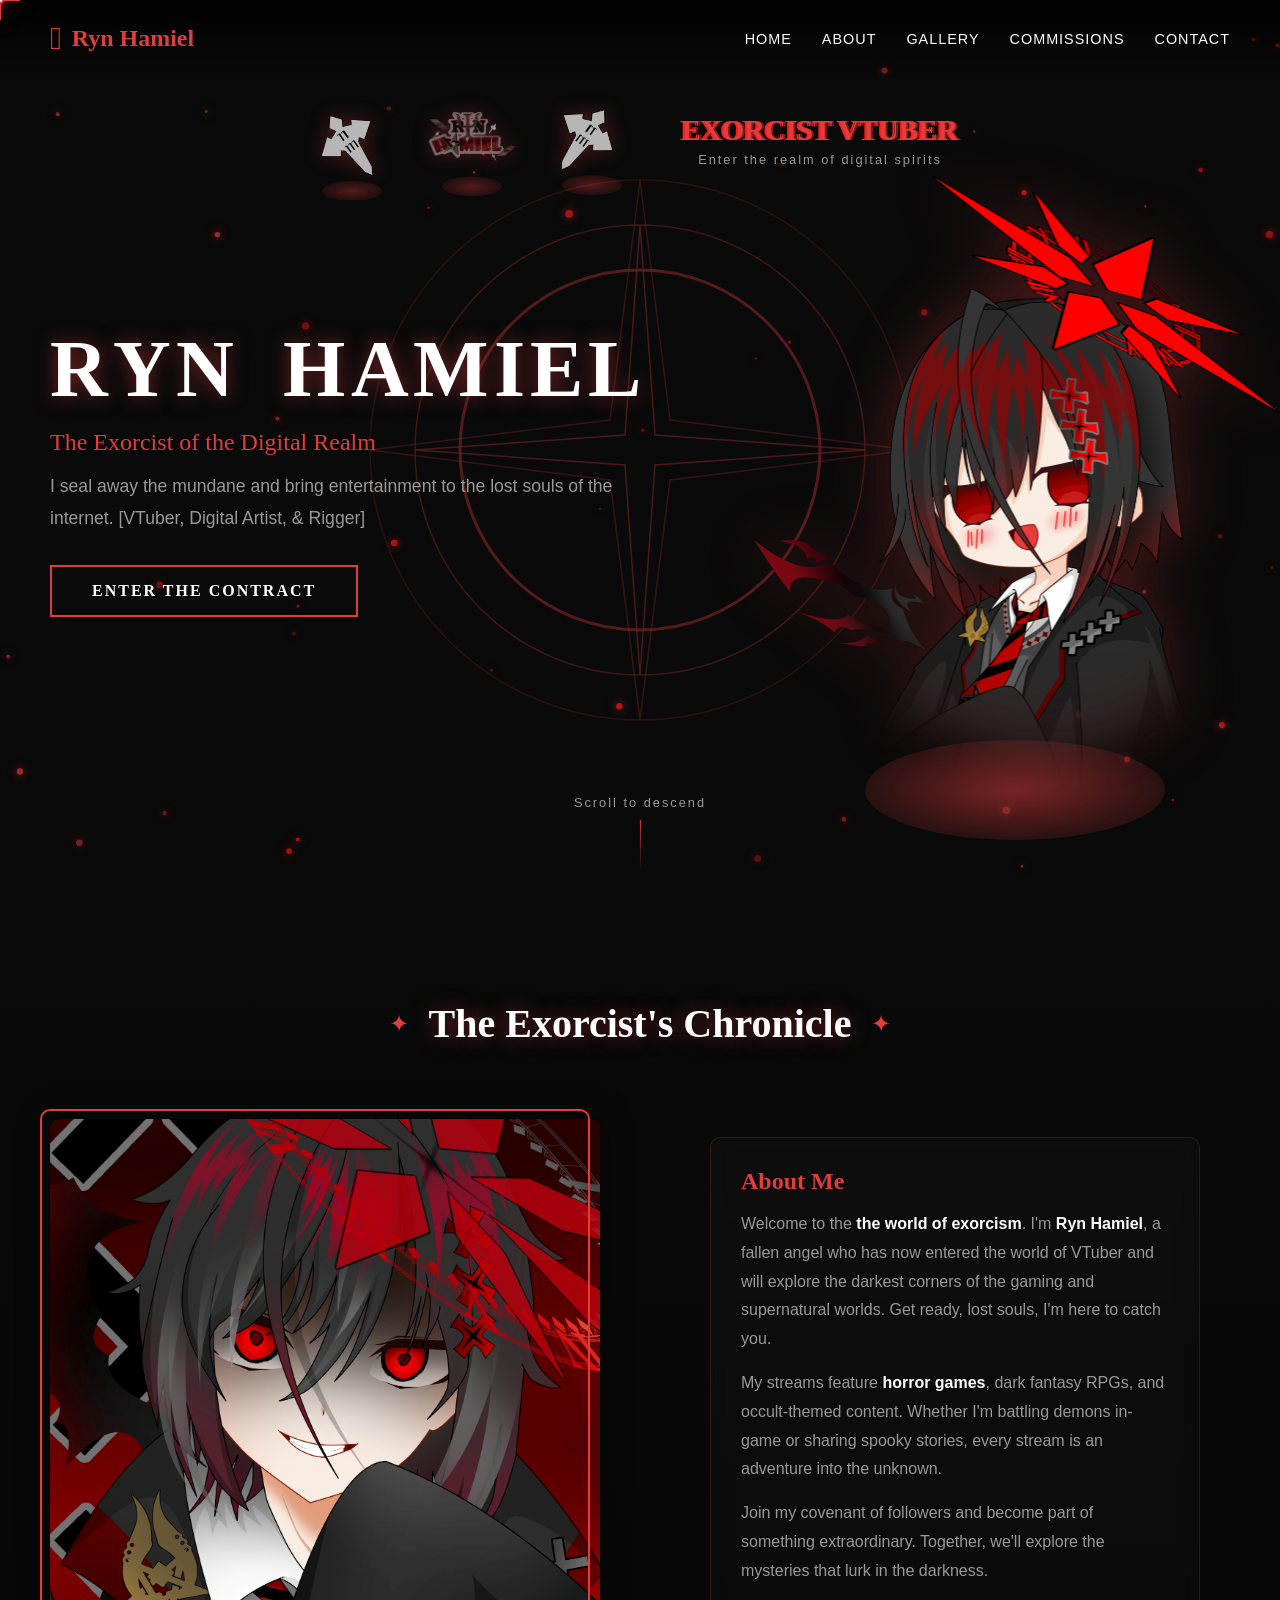
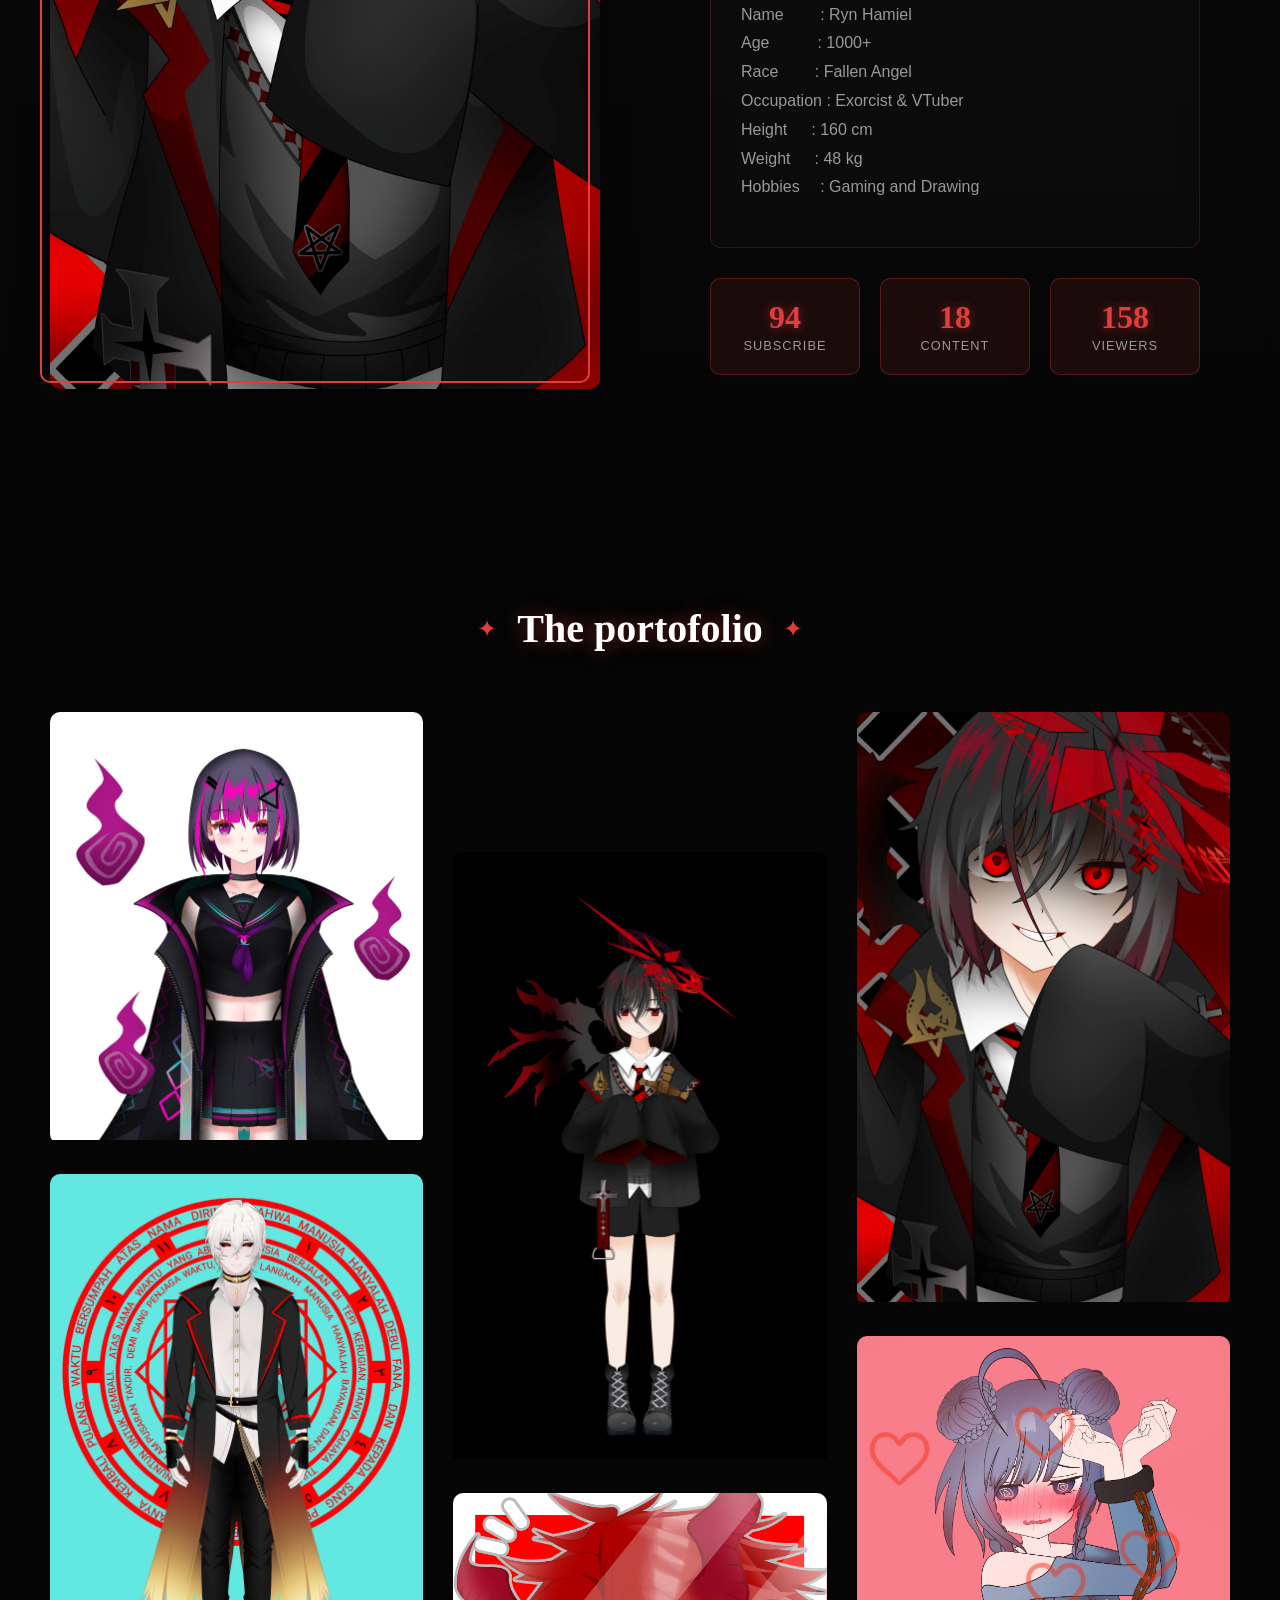
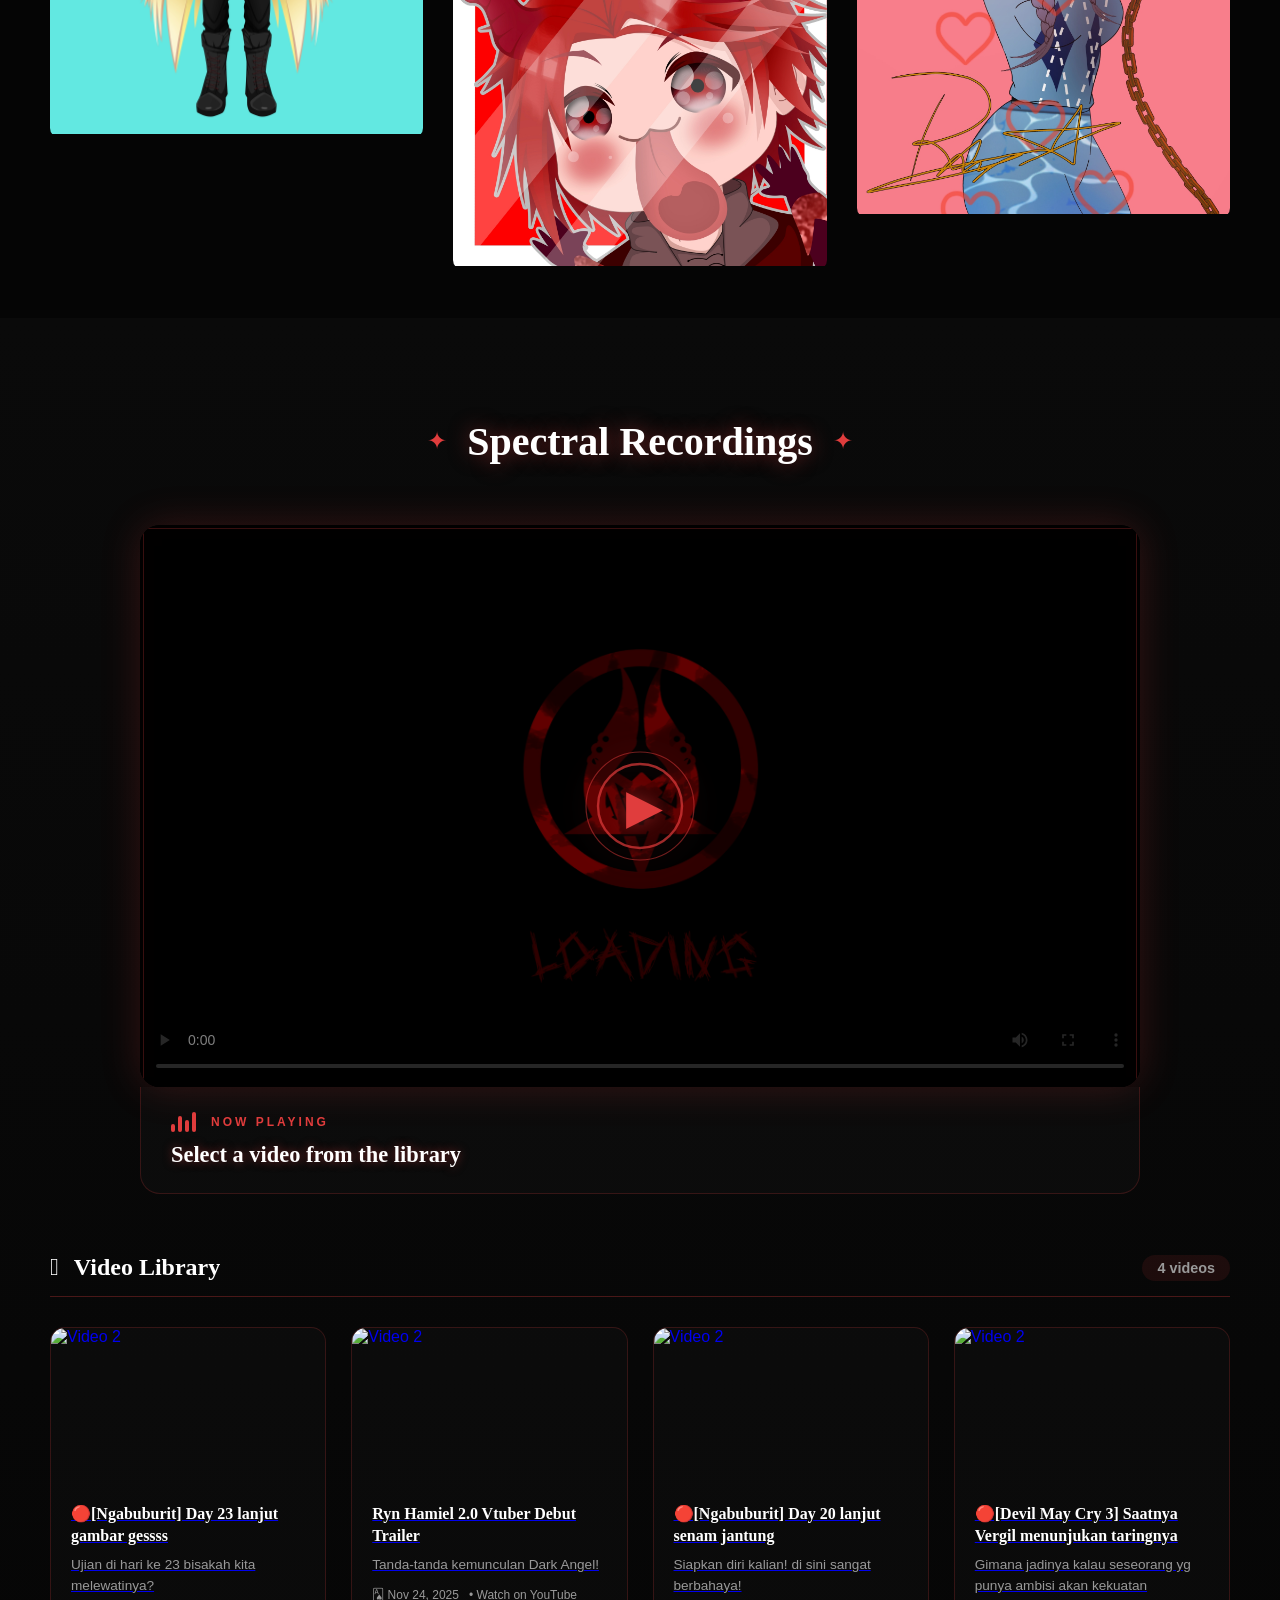
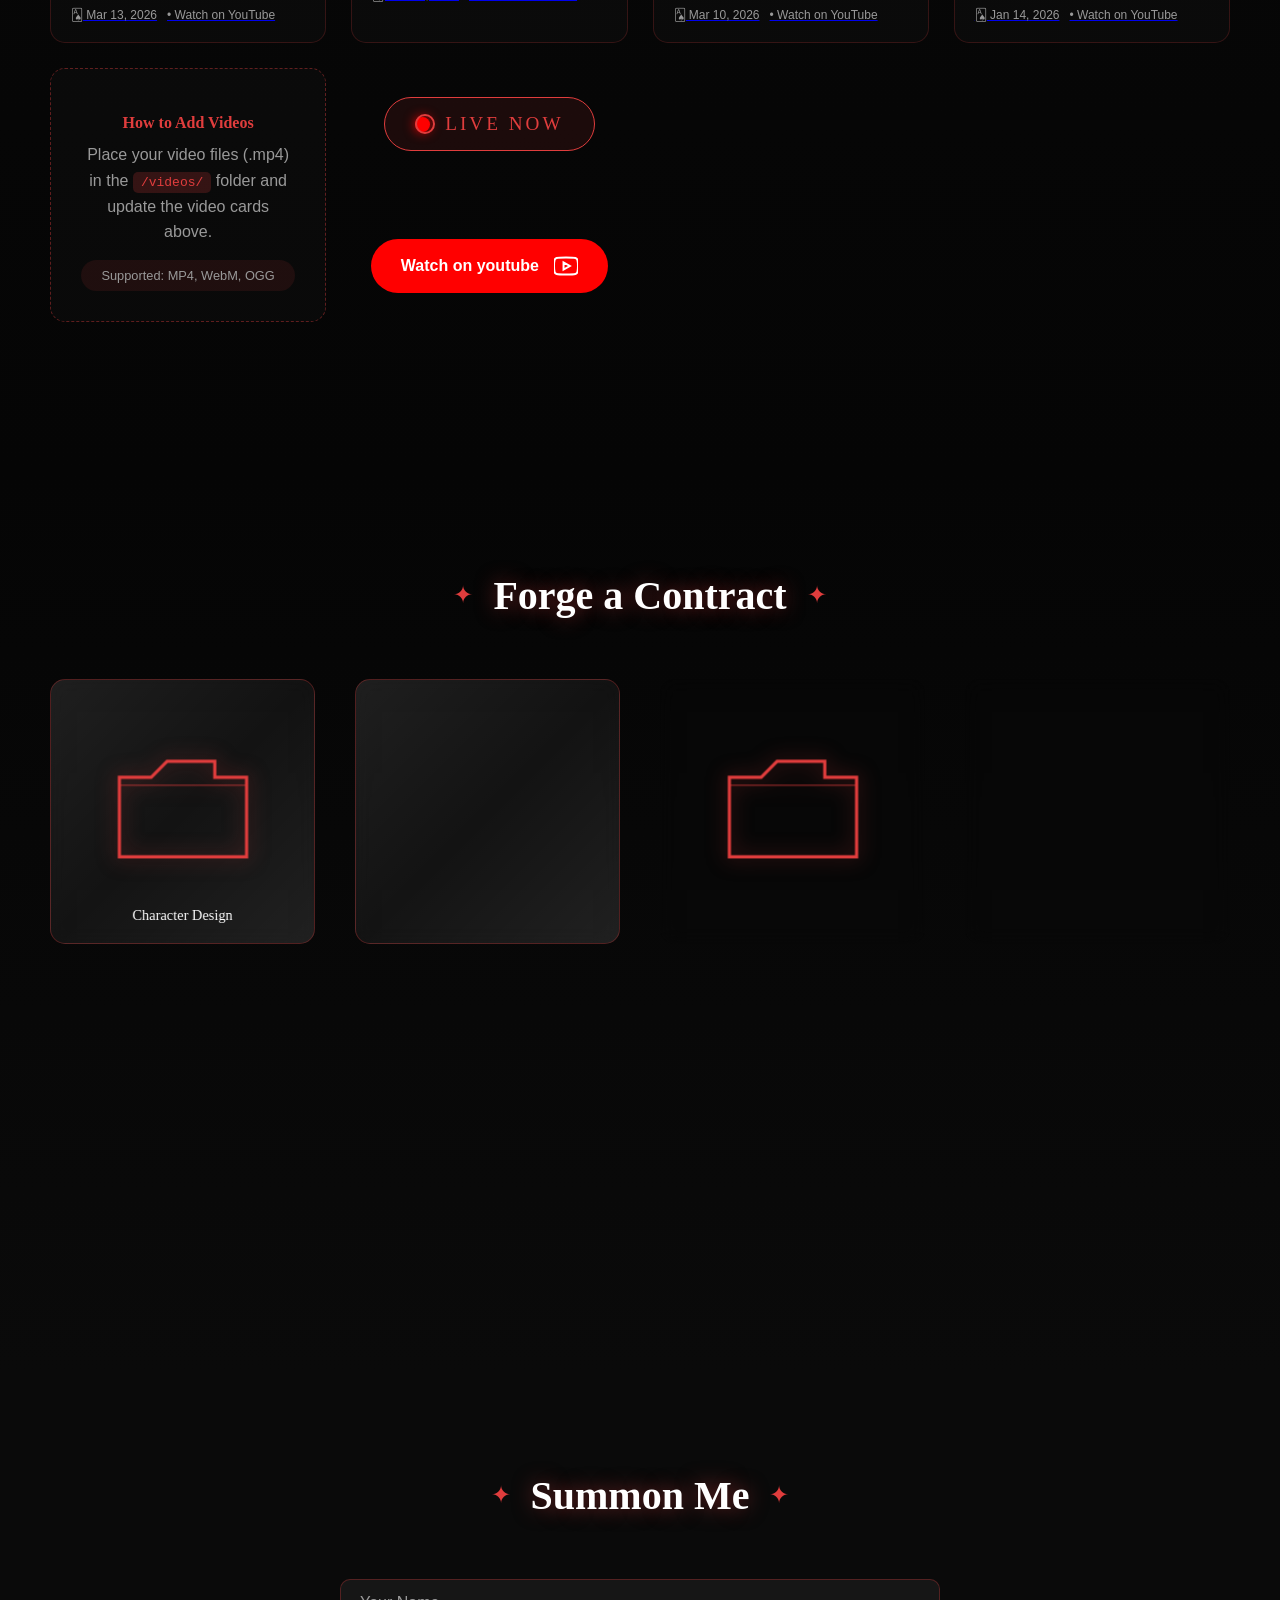
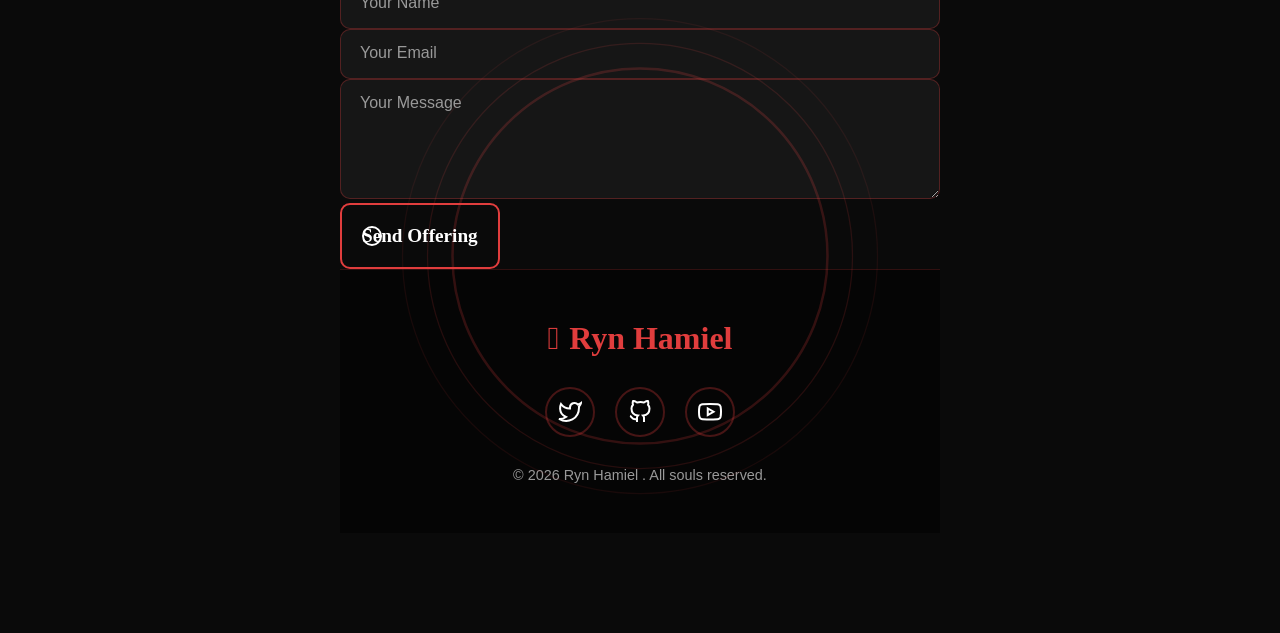
==== commit 7035ed9d: "Add files via upload" ====
--- a/index.html
+++ b/index.html
@@ -480,7 +480,7 @@
                 <button class="close-detail">×</button>
                 <h3>Character Design</h3>
                 <div class="detail-image">
-                    <img src="images/gallery-1.jpg" alt="Character Design">
+                    <img src="images/gallery-11.jpg" alt="Character Design">
                 </div>
                 <div class="detail-info">
                     <p>Full character design service including concept art, reference sheets, and color palettes.</p>
@@ -501,7 +501,7 @@
                 <button class="close-detail">×</button>
                 <h3>Live2D Rigging</h3>
                 <div class="detail-image">
-                    <img src="images/gallery-2.jpg" alt="Live2D Rigging">
+                    <img src="images/gallery-21.jpg" alt="Live2D Rigging">
                 </div>
                 <div class="detail-info">
                     <p>Professional Live2D rigging for your VTuber model with smooth animations and expressions.</p>
